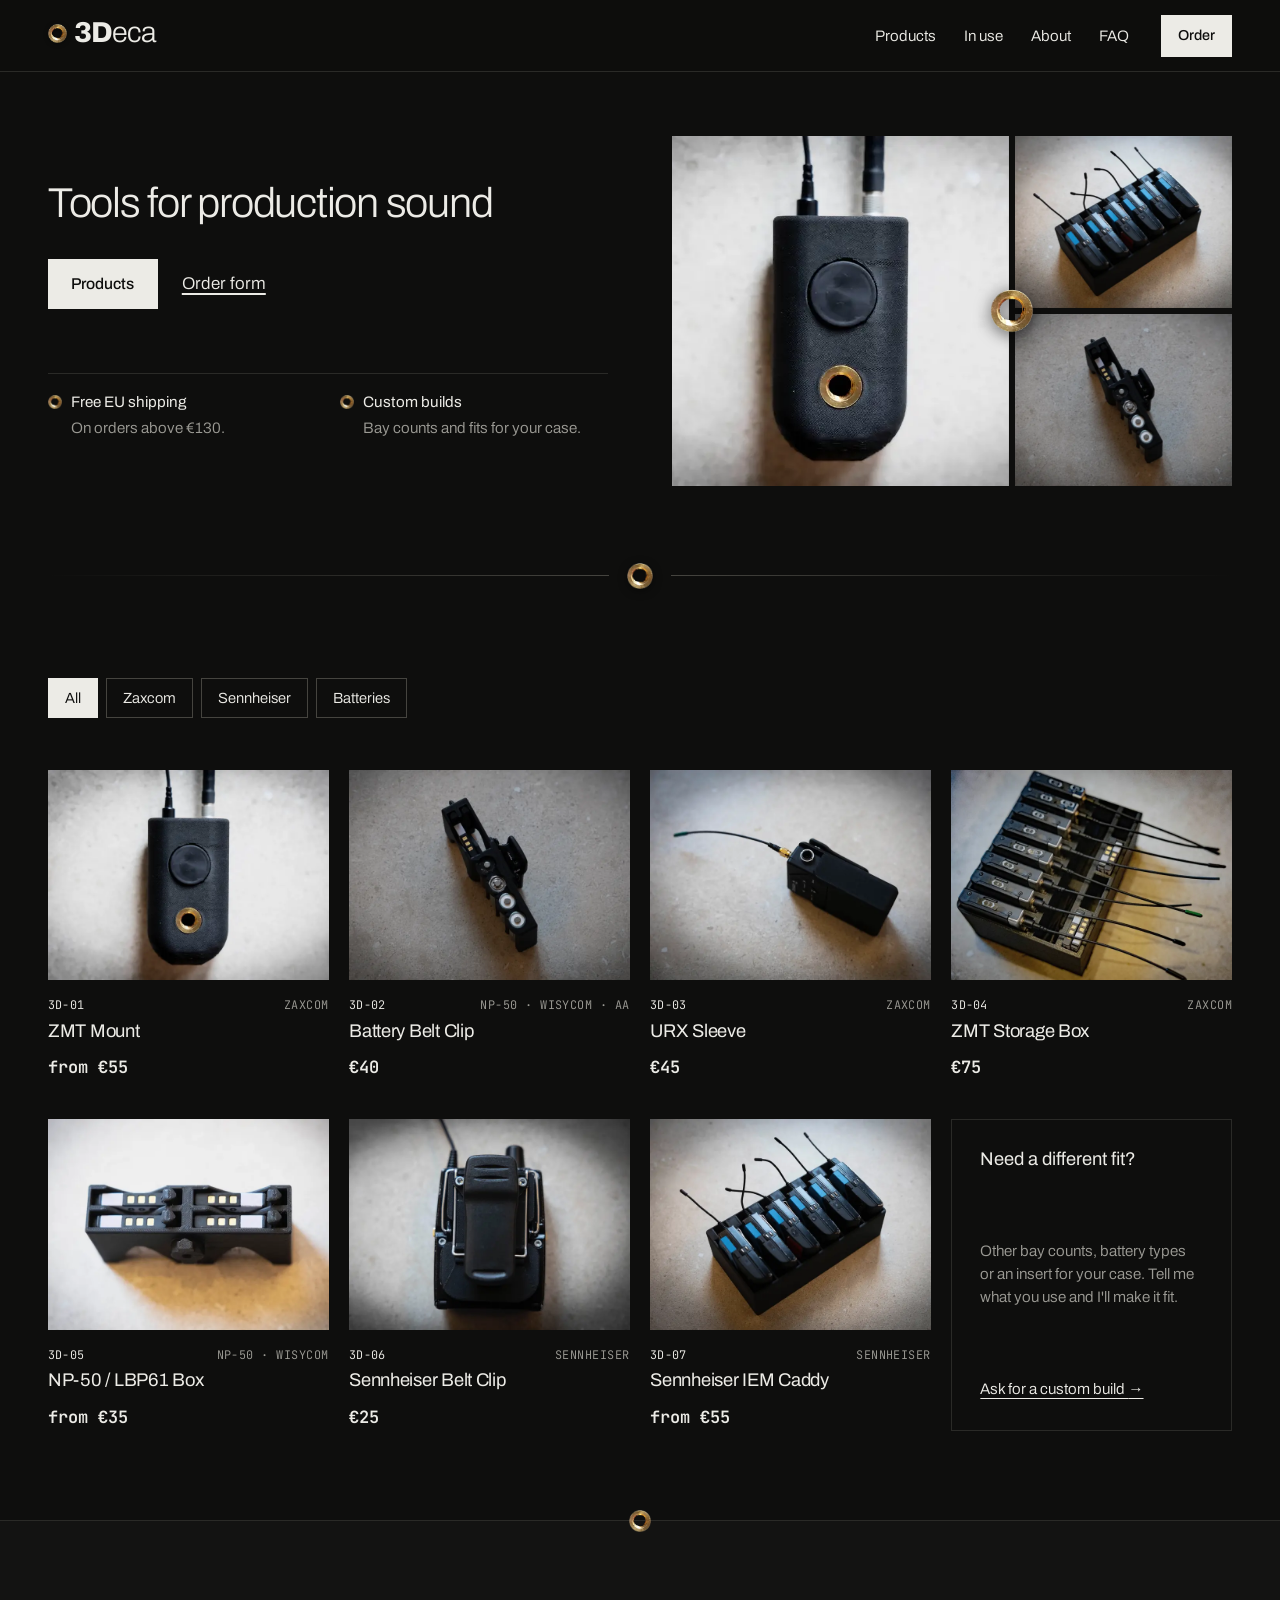
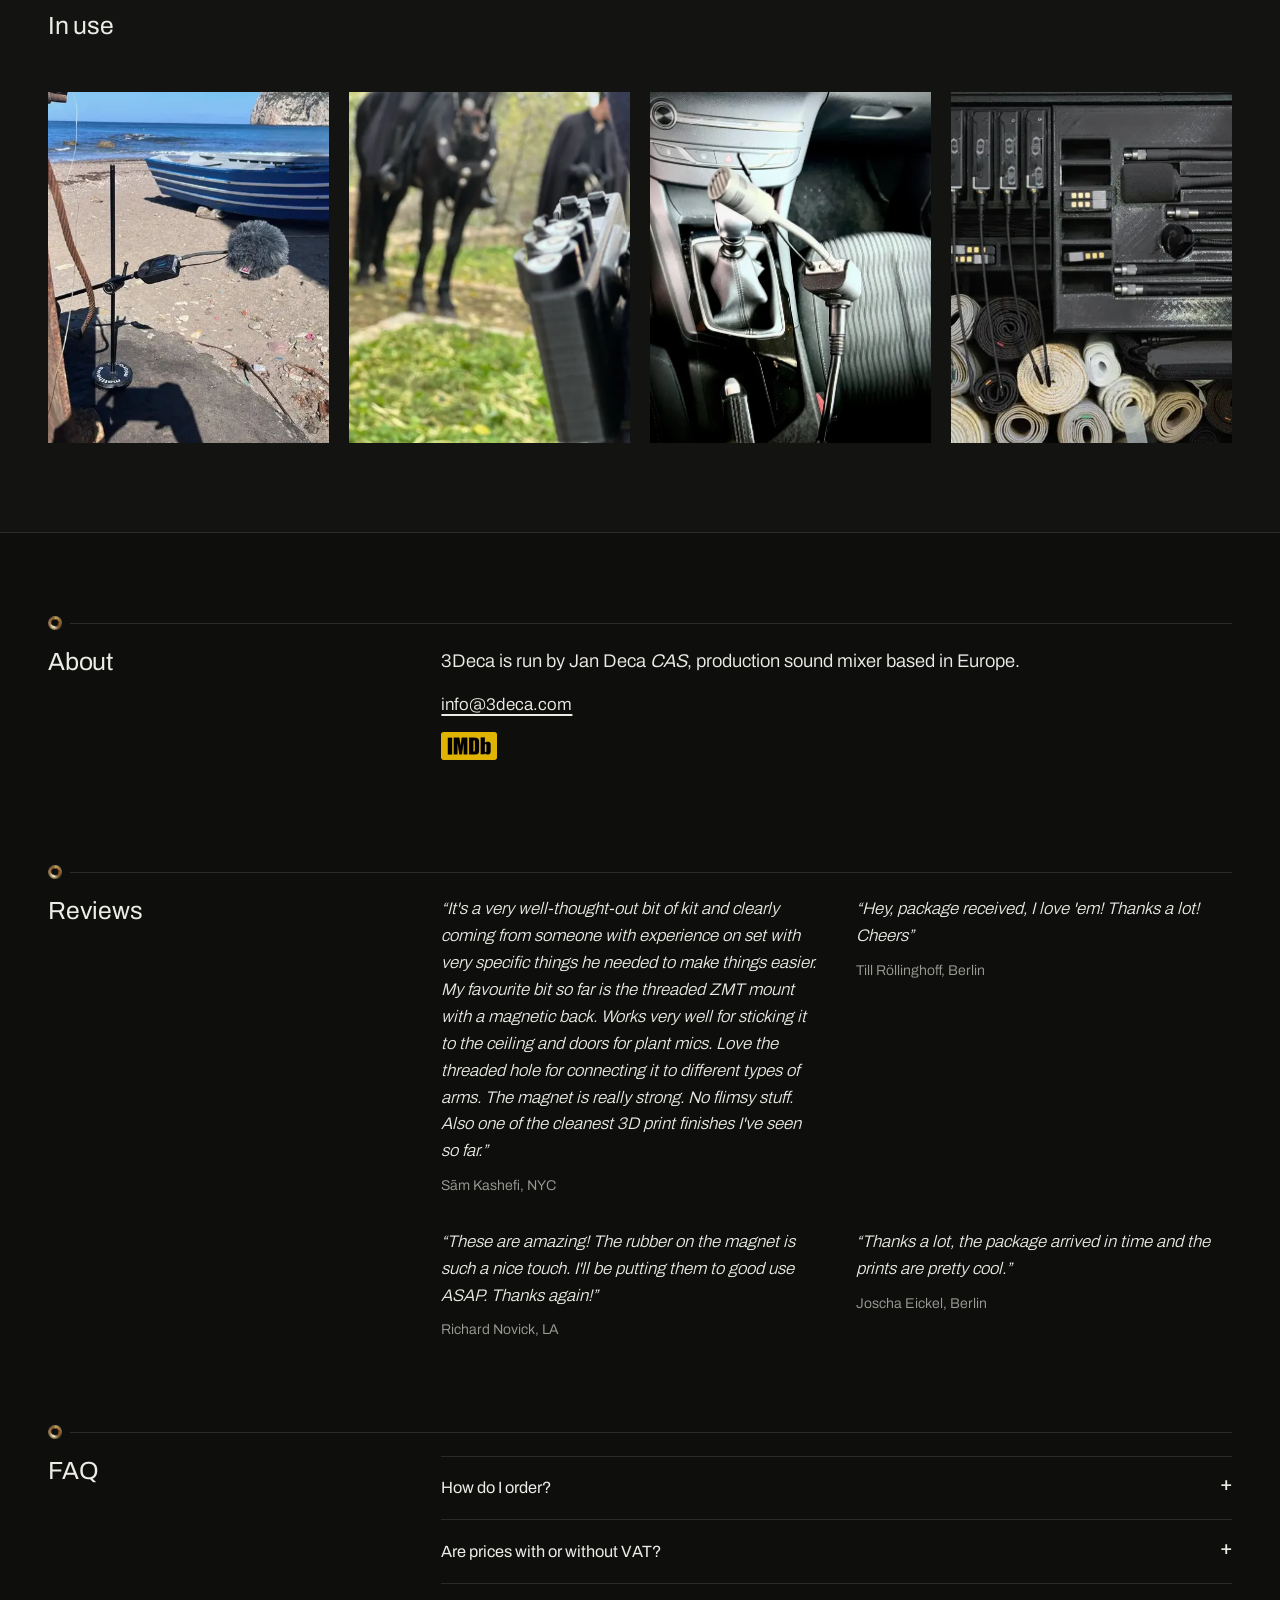
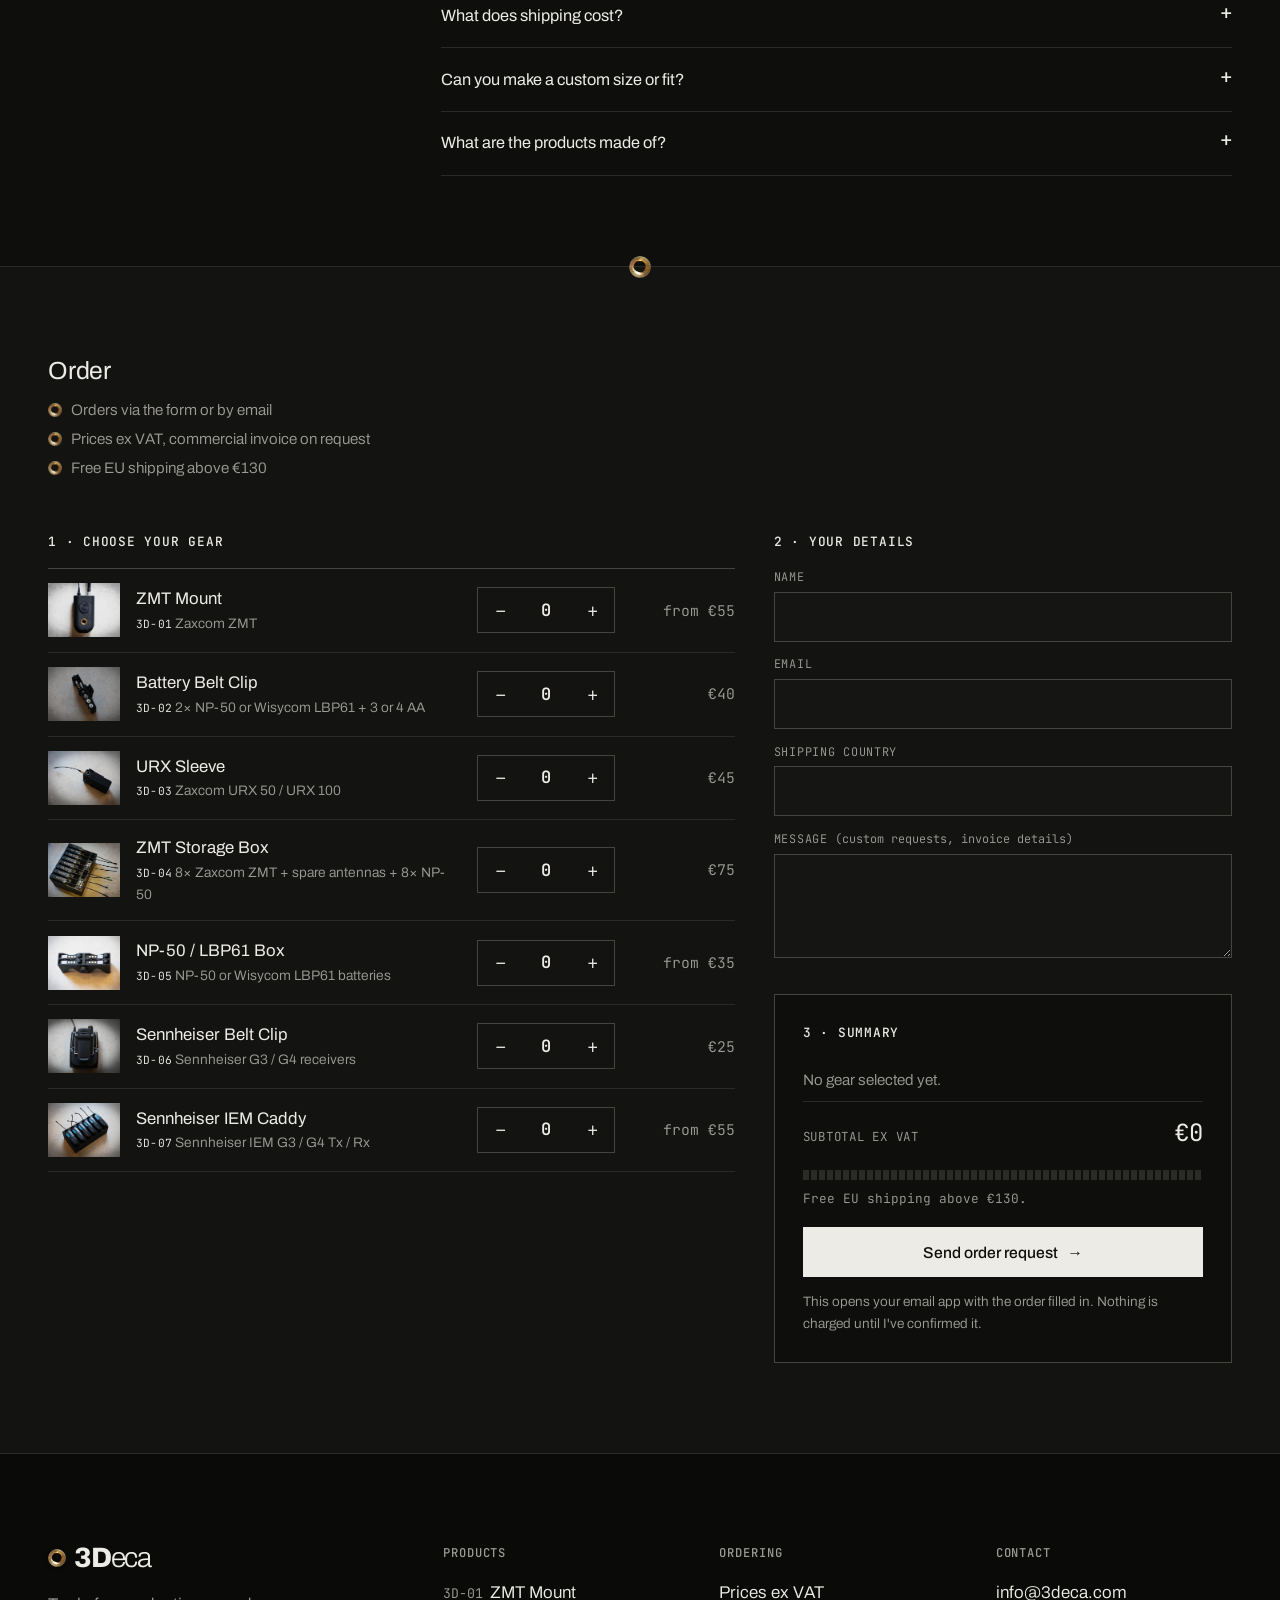
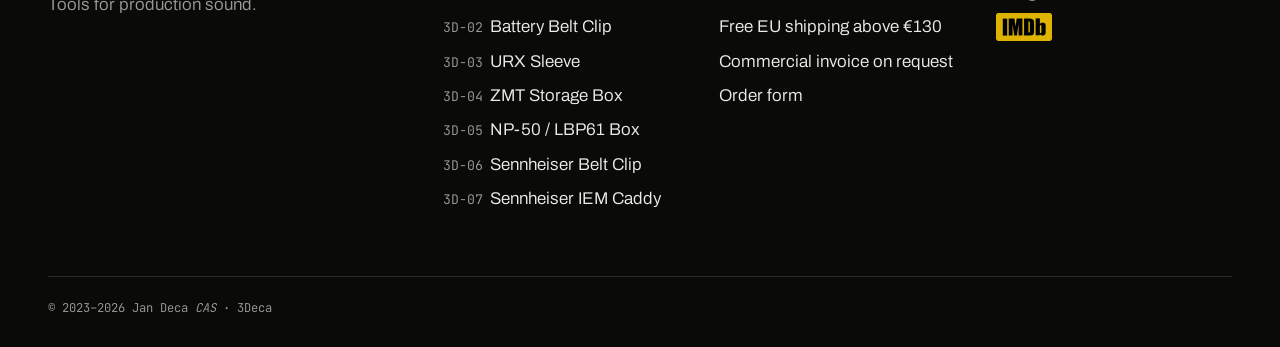
==== public/index.html @ 2c57e60b "Brass eyelet as brand mark, dividers and bullets; smoother collage The eyelet from the ZMT mount, cu" ====
<!doctype html>
<html lang="en">
<head>
<meta charset="utf-8">
<meta name="viewport" content="width=device-width, initial-scale=1">
<title>3Deca · Tools for production sound</title>
<meta name="description" content="Tools for production sound: mounts, belt clips and storage for Zaxcom, Sennheiser and Wisycom wireless systems.">
<link rel="canonical" href="https://www.3deca.com/">
<meta name="theme-color" content="#0e0e0d">
<meta name="color-scheme" content="dark">
<meta property="og:type" content="website">
<meta property="og:site_name" content="3Deca">
<meta property="og:title" content="3Deca · Tools for production sound">
<meta property="og:description" content="Tools for production sound: mounts, belt clips and storage for Zaxcom, Sennheiser and Wisycom wireless systems.">
<meta property="og:url" content="https://www.3deca.com/">
<meta property="og:image" content="https://www.3deca.com/img/og-image.jpg">
<meta name="twitter:card" content="summary_large_image">
<link rel="icon" href="favicon.svg" type="image/svg+xml">
<link rel="apple-touch-icon" href="apple-touch-icon.png">
<link rel="preload" href="fonts/archivo-var.woff2" as="font" type="font/woff2" crossorigin>
<link rel="stylesheet" href="css/style.css?v=eb539fe0">
<script>document.documentElement.classList.add("js")</script>
<script src="js/main.js?v=e6fc87d0" defer></script>
<script type="application/ld+json">{"@context": "https://schema.org", "@type": "Organization", "name": "3Deca", "url": "https://www.3deca.com", "email": "info@3deca.com", "founder": {"@type": "Person", "name": "Jan Deca CAS", "sameAs": "https://www.imdb.me/jandeca"}, "description": "Tools for production sound: mounts, belt clips and storage for Zaxcom, Sennheiser and Wisycom wireless systems."}</script>
</head>
<body class="page-home">
<a class="skip-link" href="#main">Skip to content</a>
<header class="site-header" data-header>
  <div class="header-inner">
    <a class="brand" href="./" aria-label="3Deca, home"><span class="wm" aria-hidden="true"><span class="wm-mark"></span><span class="wm-3d">3D</span><span class="wm-eca">eca</span></span></a>
    <nav class="site-nav" id="site-nav" aria-label="Main">
      <ul><li><a href="./#products">Products</a></li><li><a href="./#in-use">In use</a></li><li><a href="./#about">About</a></li><li><a href="./#faq">FAQ</a></li></ul>
    </nav>
    <a class="btn btn-ink btn-sm header-cta" href="./#order">
      Order<span class="order-count" data-order-count hidden></span>
    </a>
    <button class="nav-toggle" type="button" aria-expanded="false" aria-controls="site-nav" data-nav-toggle>
      <span class="sr-only">Menu</span><span class="nav-toggle-bars" aria-hidden="true"></span>
    </button>
  </div>
</header>
<main id="main">
  <section class="hero" aria-labelledby="hero-title">
    <div class="container hero-grid">
      <div class="hero-text">
        <h1 id="hero-title" class="hero-title">Tools for production sound</h1>
        <div class="hero-actions">
          <a class="btn btn-ink" href="#products">Products</a>
          <a class="text-link" href="#order">Order form</a>
        </div>
        <ul class="facts" role="list"><li class="fact"><span class="fact-title">Free EU shipping</span><span class="fact-text">On orders above €130.</span></li><li class="fact"><span class="fact-title">Custom builds</span><span class="fact-text">Bay counts and fits for your case.</span></li></ul>
      </div>
      <figure class="hero-media" data-collage='[{&quot;href&quot;: &quot;zmt-mount/&quot;, &quot;name&quot;: &quot;ZMT Mount&quot;, &quot;code&quot;: &quot;3D-01&quot;, &quot;src&quot;: &quot;img/zmt-mount/c-720.webp&quot;, &quot;srcset&quot;: &quot;img/zmt-mount/c-720.webp 720w, img/zmt-mount/c-1600.webp 1600w&quot;}, {&quot;href&quot;: &quot;sennheiser-caddy/&quot;, &quot;name&quot;: &quot;Sennheiser IEM Caddy&quot;, &quot;code&quot;: &quot;3D-07&quot;, &quot;src&quot;: &quot;img/sennheiser-caddy/c-720.webp&quot;, &quot;srcset&quot;: &quot;img/sennheiser-caddy/c-720.webp 720w, img/sennheiser-caddy/c-1600.webp 1600w&quot;}, {&quot;href&quot;: &quot;batterybeltclip/&quot;, &quot;name&quot;: &quot;Battery Belt Clip&quot;, &quot;code&quot;: &quot;3D-02&quot;, &quot;src&quot;: &quot;img/batterybeltclip/c-720.webp&quot;, &quot;srcset&quot;: &quot;img/batterybeltclip/c-720.webp 720w, img/batterybeltclip/c-1600.webp 1600w&quot;}, {&quot;href&quot;: &quot;zmtstoragebox/&quot;, &quot;name&quot;: &quot;ZMT Storage Box&quot;, &quot;code&quot;: &quot;3D-04&quot;, &quot;src&quot;: &quot;img/zmtstoragebox/c-720.webp&quot;, &quot;srcset&quot;: &quot;img/zmtstoragebox/c-720.webp 720w, img/zmtstoragebox/c-1600.webp 1600w&quot;}, {&quot;href&quot;: &quot;urxbeltclip/&quot;, &quot;name&quot;: &quot;URX Sleeve&quot;, &quot;code&quot;: &quot;3D-03&quot;, &quot;src&quot;: &quot;img/urxbeltclip/c-720.webp&quot;, &quot;srcset&quot;: &quot;img/urxbeltclip/c-720.webp 720w, img/urxbeltclip/c-1600.webp 1600w&quot;}, {&quot;href&quot;: &quot;np50box/&quot;, &quot;name&quot;: &quot;NP-50 / LBP61 Box&quot;, &quot;code&quot;: &quot;3D-05&quot;, &quot;src&quot;: &quot;img/np50box/c-720.webp&quot;, &quot;srcset&quot;: &quot;img/np50box/c-720.webp 720w, img/np50box/c-1600.webp 1600w&quot;}, {&quot;href&quot;: &quot;sennheiserbeltclip/&quot;, &quot;name&quot;: &quot;Sennheiser Belt Clip&quot;, &quot;code&quot;: &quot;3D-06&quot;, &quot;src&quot;: &quot;img/sennheiserbeltclip/c-720.webp&quot;, &quot;srcset&quot;: &quot;img/sennheiserbeltclip/c-720.webp 720w, img/sennheiserbeltclip/c-1600.webp 1600w&quot;}]'>
        <ul class="collage" role="list"><li class="tile tile-0"><a class="tile-link" href="zmt-mount/" aria-label="ZMT Mount" data-tile>
            <img class="tile-img is-on" src="img/zmt-mount/c-720.webp" srcset="img/zmt-mount/c-720.webp 720w, img/zmt-mount/c-1600.webp 1600w" sizes="(min-width: 1000px) 30vw, 60vw" width="720" height="540" alt="" fetchpriority="high" decoding="async">
            <span class="tile-code" aria-hidden="true">3D-01</span>
          </a></li><li class="tile tile-1"><a class="tile-link" href="sennheiser-caddy/" aria-label="Sennheiser IEM Caddy" data-tile>
            <img class="tile-img is-on" src="img/sennheiser-caddy/c-720.webp" srcset="img/sennheiser-caddy/c-720.webp 720w, img/sennheiser-caddy/c-1600.webp 1600w" sizes="(min-width: 1000px) 18vw, 40vw" width="720" height="540" alt=""  decoding="async">
            <span class="tile-code" aria-hidden="true">3D-07</span>
          </a></li><li class="tile tile-2"><a class="tile-link" href="batterybeltclip/" aria-label="Battery Belt Clip" data-tile>
            <img class="tile-img is-on" src="img/batterybeltclip/c-720.webp" srcset="img/batterybeltclip/c-720.webp 720w, img/batterybeltclip/c-1600.webp 1600w" sizes="(min-width: 1000px) 18vw, 40vw" width="720" height="540" alt=""  decoding="async">
            <span class="tile-code" aria-hidden="true">3D-02</span>
          </a></li></ul>
        <span class="collage-rivet" aria-hidden="true"></span>
      </figure>
    </div>
  </section>

  <div class="container"><div class="rule" aria-hidden="true"><span class="rule-ring"></span></div></div>
  <section class="section shop" id="products" aria-labelledby="shop-title">
    <div class="container">
      <div class="section-bar">
        <h2 id="shop-title" class="sr-only">Products</h2>
        <div class="filters" role="group" aria-label="Filter by system"><button type="button" class="chip" aria-pressed="true" data-filter="all">All</button><button type="button" class="chip" aria-pressed="false" data-filter="Zaxcom">Zaxcom</button><button type="button" class="chip" aria-pressed="false" data-filter="Sennheiser">Sennheiser</button><button type="button" class="chip" aria-pressed="false" data-filter="Batteries">Batteries</button></div>
      </div>
      <p class="sr-only" aria-live="polite" data-filter-status></p>
      <ul class="cards" role="list" data-cards>
        <li class="card" data-system="Zaxcom">
        <a class="card-link" href="zmt-mount/">
          <span class="card-media">
            <img class="card-img" src="img/zmt-mount/c-1600.webp" srcset="img/zmt-mount/c-720.webp 720w, img/zmt-mount/c-1600.webp 1600w" sizes="(min-width: 1100px) 25vw, (min-width: 560px) 50vw, 100vw" width="1600" height="1200" alt="Back of the ZMT mount: the round rubber-coated magnet and a brass 3/8 inch thread." loading="lazy" decoding="async">
            <img class="card-img card-img-alt" src="img/zmt-mount/02-1600.webp" srcset="img/zmt-mount/02-720.webp 720w, img/zmt-mount/02-1600.webp 1280w" sizes="(min-width: 1100px) 25vw, (min-width: 560px) 50vw, 100vw" width="1280" height="960" alt="" loading="lazy" decoding="async">
          </span>
          <span class="card-meta"><span class="code">3D-01</span><span>Zaxcom</span></span>
          <span class="card-title">ZMT Mount</span>
          <span class="card-price">from €55</span>
        </a>
      </li><li class="card" data-system="Batteries">
        <a class="card-link" href="batterybeltclip/">
          <span class="card-media">
            <img class="card-img" src="img/batterybeltclip/c-1600.webp" srcset="img/batterybeltclip/c-720.webp 720w, img/batterybeltclip/c-1600.webp 1600w" sizes="(min-width: 1100px) 25vw, (min-width: 560px) 50vw, 100vw" width="1600" height="1199" alt="The belt clip from above on concrete, showing the AA and NP-50 slots." loading="lazy" decoding="async">
            <img class="card-img card-img-alt" src="img/batterybeltclip/02-1600.webp" srcset="img/batterybeltclip/02-720.webp 591w, img/batterybeltclip/02-1600.webp 1314w" sizes="(min-width: 1100px) 25vw, (min-width: 560px) 50vw, 100vw" width="1314" height="1600" alt="" loading="lazy" decoding="async">
          </span>
          <span class="card-meta"><span class="code">3D-02</span><span>NP-50 · Wisycom · AA</span></span>
          <span class="card-title">Battery Belt Clip</span>
          <span class="card-price">€40</span>
        </a>
      </li><li class="card" data-system="Zaxcom">
        <a class="card-link" href="urxbeltclip/">
          <span class="card-media">
            <img class="card-img" src="img/urxbeltclip/c-1600.webp" srcset="img/urxbeltclip/c-720.webp 720w, img/urxbeltclip/c-1600.webp 1600w" sizes="(min-width: 1100px) 25vw, (min-width: 560px) 50vw, 100vw" width="1600" height="1200" alt="A Zaxcom URX receiver in its black sleeve on concrete, antenna attached." loading="lazy" decoding="async">
            <img class="card-img card-img-alt" src="img/urxbeltclip/02-1600.webp" srcset="img/urxbeltclip/02-720.webp 720w, img/urxbeltclip/02-1600.webp 1600w" sizes="(min-width: 1100px) 25vw, (min-width: 560px) 50vw, 100vw" width="1600" height="1577" alt="" loading="lazy" decoding="async">
          </span>
          <span class="card-meta"><span class="code">3D-03</span><span>Zaxcom</span></span>
          <span class="card-title">URX Sleeve</span>
          <span class="card-price">€45</span>
        </a>
      </li><li class="card" data-system="Zaxcom">
        <a class="card-link" href="zmtstoragebox/">
          <span class="card-media">
            <img class="card-img" src="img/zmtstoragebox/c-1600.webp" srcset="img/zmtstoragebox/c-720.webp 720w, img/zmtstoragebox/c-1600.webp 1600w" sizes="(min-width: 1100px) 25vw, (min-width: 560px) 50vw, 100vw" width="1600" height="1200" alt="The storage box with eight transmitters and batteries on concrete." loading="lazy" decoding="async">
            <img class="card-img card-img-alt" src="img/zmtstoragebox/01-1600.webp" srcset="img/zmtstoragebox/01-720.webp 720w, img/zmtstoragebox/01-1600.webp 1600w" sizes="(min-width: 1100px) 25vw, (min-width: 560px) 50vw, 100vw" width="1600" height="1067" alt="" loading="lazy" decoding="async">
          </span>
          <span class="card-meta"><span class="code">3D-04</span><span>Zaxcom</span></span>
          <span class="card-title">ZMT Storage Box</span>
          <span class="card-price">€75</span>
        </a>
      </li><li class="card" data-system="Batteries">
        <a class="card-link" href="np50box/">
          <span class="card-media">
            <img class="card-img" src="img/np50box/c-1600.webp" srcset="img/np50box/c-720.webp 720w, img/np50box/c-1600.webp 1600w" sizes="(min-width: 1100px) 25vw, (min-width: 560px) 50vw, 100vw" width="1600" height="1200" alt="The caddy from the front with batteries, showing the side pouch fitting." loading="lazy" decoding="async">
            <img class="card-img card-img-alt" src="img/np50box/04-1600.webp" srcset="img/np50box/04-720.webp 720w, img/np50box/04-1600.webp 1600w" sizes="(min-width: 1100px) 25vw, (min-width: 560px) 50vw, 100vw" width="1600" height="1580" alt="" loading="lazy" decoding="async">
          </span>
          <span class="card-meta"><span class="code">3D-05</span><span>NP-50 · Wisycom</span></span>
          <span class="card-title">NP-50 / LBP61 Box</span>
          <span class="card-price">from €35</span>
        </a>
      </li><li class="card" data-system="Sennheiser">
        <a class="card-link" href="sennheiserbeltclip/">
          <span class="card-media">
            <img class="card-img" src="img/sennheiserbeltclip/c-1600.webp" srcset="img/sennheiserbeltclip/c-720.webp 720w, img/sennheiserbeltclip/c-1600.webp 1600w" sizes="(min-width: 1100px) 25vw, (min-width: 560px) 50vw, 100vw" width="1600" height="1200" alt="Back of the receiver with the clip and the original Sennheiser clip mounted." loading="lazy" decoding="async">
            <img class="card-img card-img-alt" src="img/sennheiserbeltclip/02-1600.webp" srcset="img/sennheiserbeltclip/02-720.webp 720w, img/sennheiserbeltclip/02-1600.webp 1600w" sizes="(min-width: 1100px) 25vw, (min-width: 560px) 50vw, 100vw" width="1600" height="1067" alt="" loading="lazy" decoding="async">
          </span>
          <span class="card-meta"><span class="code">3D-06</span><span>Sennheiser</span></span>
          <span class="card-title">Sennheiser Belt Clip</span>
          <span class="card-price">€25</span>
        </a>
      </li><li class="card" data-system="Sennheiser">
        <a class="card-link" href="sennheiser-caddy/">
          <span class="card-media">
            <img class="card-img" src="img/sennheiser-caddy/c-1600.webp" srcset="img/sennheiser-caddy/c-720.webp 720w, img/sennheiser-caddy/c-1600.webp 1600w" sizes="(min-width: 1100px) 25vw, (min-width: 560px) 50vw, 100vw" width="1600" height="1200" alt="Six Sennheiser G4 receivers standing in a black caddy on concrete." loading="lazy" decoding="async">
            <img class="card-img card-img-alt" src="img/sennheiser-caddy/02-1600.webp" srcset="img/sennheiser-caddy/02-720.webp 720w, img/sennheiser-caddy/02-1600.webp 1600w" sizes="(min-width: 1100px) 25vw, (min-width: 560px) 50vw, 100vw" width="1600" height="1067" alt="" loading="lazy" decoding="async">
          </span>
          <span class="card-meta"><span class="code">3D-07</span><span>Sennheiser</span></span>
          <span class="card-title">Sennheiser IEM Caddy</span>
          <span class="card-price">from €55</span>
        </a>
      </li><li class="card card-custom" data-system="all">
        <a class="card-link" href="mailto:info@3deca.com?subject=Custom%20build%20request">
          <span class="custom-title">Need a different fit?</span>
          <span class="custom-text">Other bay counts, battery types or an insert for your case. Tell me what you use and I&#x27;ll make it fit.</span>
          <span class="custom-cta">Ask for a custom build <span aria-hidden="true">→</span></span>
        </a>
      </li>
      </ul>
    </div>
  </section>

  <section class="section in-use" id="in-use" aria-labelledby="use-title">
    <div class="container">
      <div class="section-bar">
        <h2 id="use-title" class="section-title">In use</h2>
      </div>
      <ul class="uses" role="list"><li class="use">
          <a class="use-media" href="zmt-mount/"><img src="img/zmt-mount/02-1600.webp" srcset="img/zmt-mount/02-720.webp 720w, img/zmt-mount/02-1600.webp 1280w" sizes="(min-width: 900px) 25vw, 50vw" width="1280" height="960" alt="On location: a plant mic with a furry windshield rigged on a stand on a beach, next to a blue fishing boat." loading="lazy" decoding="async"></a>
        </li><li class="use">
          <a class="use-media" href="batterybeltclip/"><img src="img/batterybeltclip/02-1600.webp" srcset="img/batterybeltclip/02-720.webp 591w, img/batterybeltclip/02-1600.webp 1314w" sizes="(min-width: 900px) 25vw, 50vw" width="1314" height="1600" alt="The belt clip worn on set, with a black horse and a costumed actor in the background." loading="lazy" decoding="async"></a>
        </li><li class="use">
          <a class="use-media" href="zmt-mount/"><img src="img/zmt-mount/07-1600.webp" srcset="img/zmt-mount/07-720.webp 687w, img/zmt-mount/07-1600.webp 1527w" sizes="(min-width: 900px) 25vw, 50vw" width="1527" height="1600" alt="The mount used as a car rig: a mic positioned next to the gear stick inside a car." loading="lazy" decoding="async"></a>
        </li><li class="use">
          <a class="use-media" href="zmtstoragebox/"><img src="img/zmtstoragebox/05-1600.webp" srcset="img/zmtstoragebox/05-720.webp 720w, img/zmtstoragebox/05-1600.webp 1600w" sizes="(min-width: 900px) 25vw, 50vw" width="1600" height="1067" alt="A custom storage insert in a sound case: transmitters, mics and coiled cables in fitted bays." loading="lazy" decoding="async"></a>
        </li></ul>
    </div>
  </section>

  <section class="section about" id="about" aria-labelledby="about-title">
    <div class="container split">
      <h2 id="about-title" class="section-title">About</h2>
      <div class="about-copy">
        <p>3Deca is run by Jan Deca <em>CAS</em>, production sound mixer based in Europe.</p>
        <p><a class="text-link" href="mailto:info@3deca.com">info@3deca.com</a></p>
        <p><a class="imdb" href="https://www.imdb.me/jandeca" rel="noopener"><img src="img/imdb.png" width="56" height="28" alt="Jan Deca CAS on IMDb"></a></p>
      </div>
    </div>
  </section>

  <section class="section reviews" id="reviews" aria-labelledby="reviews-title">
    <div class="container split">
      <h2 id="reviews-title" class="section-title">Reviews</h2>
      <ul class="reviews-grid" role="list"><li><figure class="review">
            <blockquote><p>It&#x27;s a very well-thought-out bit of kit and clearly coming from someone with experience on set with very specific things he needed to make things easier. My favourite bit so far is the threaded ZMT mount with a magnetic back. Works very well for sticking it to the ceiling and doors for plant mics. Love the threaded hole for connecting it to different types of arms. The magnet is really strong. No flimsy stuff. Also one of the cleanest 3D print finishes I&#x27;ve seen so far.</p></blockquote>
            <figcaption>Sãm Kashefi, NYC</figcaption>
          </figure></li><li><figure class="review">
            <blockquote><p>Hey, package received, I love &#x27;em! Thanks a lot! Cheers</p></blockquote>
            <figcaption>Till Röllinghoff, Berlin</figcaption>
          </figure></li><li><figure class="review">
            <blockquote><p>These are amazing! The rubber on the magnet is such a nice touch. I&#x27;ll be putting them to good use ASAP. Thanks again!</p></blockquote>
            <figcaption>Richard Novick, LA</figcaption>
          </figure></li><li><figure class="review">
            <blockquote><p>Thanks a lot, the package arrived in time and the prints are pretty cool.</p></blockquote>
            <figcaption>Joscha Eickel, Berlin</figcaption>
          </figure></li></ul>
    </div>
  </section>

  <section class="section faq" id="faq" aria-labelledby="faq-title">
    <div class="container split">
      <h2 id="faq-title" class="section-title">FAQ</h2>
      <div class="faq-list"><details class="faq-item"><summary>How do I order?</summary><p>Use the order form on this site or email info@3deca.com. I&#x27;ll confirm your order and send payment details.</p></details><details class="faq-item"><summary>Are prices with or without VAT?</summary><p>All prices are ex VAT. Contact me if you need a commercial invoice.</p></details><details class="faq-item"><summary>What does shipping cost?</summary><p>Shipping within the EU is free on orders above €130. For smaller orders or shipping outside the EU, ask and I&#x27;ll let you know.</p></details><details class="faq-item"><summary>Can you make a custom size or fit?</summary><p>Yes. Storage boxes and caddies come in different bay counts, and I can make inserts for your case. Send me your setup.</p></details><details class="faq-item"><summary>What are the products made of?</summary><p>Carbon / nylon. The Euronorm case support for the Sennheiser caddy is made of ABS.</p></details></div>
    </div>
  </section>

  <section class="section order" id="order" aria-labelledby="order-title">
    <div class="container">
      <div class="section-bar">
        <h2 id="order-title" class="section-title">Order</h2>
        <ul class="order-points" role="list"><li>Orders via the form or by email</li><li>Prices ex VAT, commercial invoice on request</li><li>Free EU shipping above €130</li></ul>
      </div>

      <form class="order-form" id="order-form" action="mailto:info@3deca.com" method="post" enctype="text/plain" data-order-form>
        <fieldset class="order-items">
          <legend class="order-legend">1 · Choose your gear</legend>
          <ul class="order-list" role="list"><li class="order-row" data-product="zmt-mount">
          <div class="order-row-main">
            <span class="order-thumb" aria-hidden="true"><img src="img/zmt-mount/c-720.webp" alt="" width="72" height="54" loading="lazy"></span>
            <div class="order-row-text">
              <span class="order-name" id="on-zmt-mount">ZMT Mount</span>
              <span class="order-fits"><span class="code">3D-01</span> Zaxcom ZMT</span>
            </div>
            <div class="stepper" role="group" aria-labelledby="on-zmt-mount">
              <button type="button" class="step" data-step="-1" aria-label="One less ZMT Mount">−</button>
              <input type="number" name="zmt-mount-qty" min="0" max="50" value="0" inputmode="numeric" aria-label="Quantity, ZMT Mount" data-qty>
              <button type="button" class="step" data-step="1" aria-label="One more ZMT Mount">+</button>
            </div>
            <span class="order-line-price" data-line-price aria-hidden="true">from €55</span>
          </div>
          <div class="order-row-opts"><label class="field field-inline">
              <span class="field-label">Version</span>
              <select name="zmt-mount-o0" data-opt="0"><option value="0">With magnet · €65</option><option value="1">Without magnet · €55</option></select>
            </label></div>
        </li><li class="order-row" data-product="batterybeltclip">
          <div class="order-row-main">
            <span class="order-thumb" aria-hidden="true"><img src="img/batterybeltclip/c-720.webp" alt="" width="72" height="54" loading="lazy"></span>
            <div class="order-row-text">
              <span class="order-name" id="on-batterybeltclip">Battery Belt Clip</span>
              <span class="order-fits"><span class="code">3D-02</span> 2× NP-50 or Wisycom LBP61 + 3 or 4 AA</span>
            </div>
            <div class="stepper" role="group" aria-labelledby="on-batterybeltclip">
              <button type="button" class="step" data-step="-1" aria-label="One less Battery Belt Clip">−</button>
              <input type="number" name="batterybeltclip-qty" min="0" max="50" value="0" inputmode="numeric" aria-label="Quantity, Battery Belt Clip" data-qty>
              <button type="button" class="step" data-step="1" aria-label="One more Battery Belt Clip">+</button>
            </div>
            <span class="order-line-price" data-line-price aria-hidden="true">€40</span>
          </div>
          <div class="order-row-opts"><label class="field field-inline">
              <span class="field-label">Battery type</span>
              <select name="batterybeltclip-o0" data-opt="0"><option value="0">NP-50</option><option value="1">Wisycom LBP61</option></select>
            </label><label class="field field-inline">
              <span class="field-label">AA slots</span>
              <select name="batterybeltclip-o1" data-opt="1"><option value="0">4× AA</option><option value="1">3× AA</option></select>
            </label></div>
        </li><li class="order-row" data-product="urxbeltclip">
          <div class="order-row-main">
            <span class="order-thumb" aria-hidden="true"><img src="img/urxbeltclip/c-720.webp" alt="" width="72" height="54" loading="lazy"></span>
            <div class="order-row-text">
              <span class="order-name" id="on-urxbeltclip">URX Sleeve</span>
              <span class="order-fits"><span class="code">3D-03</span> Zaxcom URX 50 / URX 100</span>
            </div>
            <div class="stepper" role="group" aria-labelledby="on-urxbeltclip">
              <button type="button" class="step" data-step="-1" aria-label="One less URX Sleeve">−</button>
              <input type="number" name="urxbeltclip-qty" min="0" max="50" value="0" inputmode="numeric" aria-label="Quantity, URX Sleeve" data-qty>
              <button type="button" class="step" data-step="1" aria-label="One more URX Sleeve">+</button>
            </div>
            <span class="order-line-price" data-line-price aria-hidden="true">€45</span>
          </div>
          <div class="order-row-opts"><label class="field field-inline">
              <span class="field-label">Receiver</span>
              <select name="urxbeltclip-o0" data-opt="0"><option value="0">URX 100</option><option value="1">URX 50</option></select>
            </label></div>
        </li><li class="order-row" data-product="zmtstoragebox">
          <div class="order-row-main">
            <span class="order-thumb" aria-hidden="true"><img src="img/zmtstoragebox/c-720.webp" alt="" width="72" height="54" loading="lazy"></span>
            <div class="order-row-text">
              <span class="order-name" id="on-zmtstoragebox">ZMT Storage Box</span>
              <span class="order-fits"><span class="code">3D-04</span> 8× Zaxcom ZMT + spare antennas + 8× NP-50</span>
            </div>
            <div class="stepper" role="group" aria-labelledby="on-zmtstoragebox">
              <button type="button" class="step" data-step="-1" aria-label="One less ZMT Storage Box">−</button>
              <input type="number" name="zmtstoragebox-qty" min="0" max="50" value="0" inputmode="numeric" aria-label="Quantity, ZMT Storage Box" data-qty>
              <button type="button" class="step" data-step="1" aria-label="One more ZMT Storage Box">+</button>
            </div>
            <span class="order-line-price" data-line-price aria-hidden="true">€75</span>
          </div>
          <div class="order-row-opts"><label class="field field-inline">
              <span class="field-label">Size</span>
              <select name="zmtstoragebox-o0" data-opt="0"><option value="0">Standard, 8 bays · €75</option><option value="1">Custom bay count (quote)</option></select>
            </label></div>
        </li><li class="order-row" data-product="np50box">
          <div class="order-row-main">
            <span class="order-thumb" aria-hidden="true"><img src="img/np50box/c-720.webp" alt="" width="72" height="54" loading="lazy"></span>
            <div class="order-row-text">
              <span class="order-name" id="on-np50box">NP-50 / LBP61 Box</span>
              <span class="order-fits"><span class="code">3D-05</span> NP-50 or Wisycom LBP61 batteries</span>
            </div>
            <div class="stepper" role="group" aria-labelledby="on-np50box">
              <button type="button" class="step" data-step="-1" aria-label="One less NP-50 / LBP61 Box">−</button>
              <input type="number" name="np50box-qty" min="0" max="50" value="0" inputmode="numeric" aria-label="Quantity, NP-50 / LBP61 Box" data-qty>
              <button type="button" class="step" data-step="1" aria-label="One more NP-50 / LBP61 Box">+</button>
            </div>
            <span class="order-line-price" data-line-price aria-hidden="true">from €35</span>
          </div>
          <div class="order-row-opts"><label class="field field-inline">
              <span class="field-label">Model</span>
              <select name="np50box-o0" data-opt="0"><option value="0">Battery holder · €40</option><option value="1">4-bay caddy, ORCA mount · €35</option></select>
            </label><label class="field field-inline">
              <span class="field-label">Battery</span>
              <select name="np50box-o1" data-opt="1"><option value="0">NP-50</option><option value="1">Wisycom LBP61</option></select>
            </label><label class="field field-inline">
              <span class="field-label">Colour</span>
              <select name="np50box-o2" data-opt="2"><option value="0">Black</option><option value="1">Red</option><option value="2">Green</option></select>
            </label></div>
        </li><li class="order-row" data-product="sennheiserbeltclip">
          <div class="order-row-main">
            <span class="order-thumb" aria-hidden="true"><img src="img/sennheiserbeltclip/c-720.webp" alt="" width="72" height="54" loading="lazy"></span>
            <div class="order-row-text">
              <span class="order-name" id="on-sennheiserbeltclip">Sennheiser Belt Clip</span>
              <span class="order-fits"><span class="code">3D-06</span> Sennheiser G3 / G4 receivers</span>
            </div>
            <div class="stepper" role="group" aria-labelledby="on-sennheiserbeltclip">
              <button type="button" class="step" data-step="-1" aria-label="One less Sennheiser Belt Clip">−</button>
              <input type="number" name="sennheiserbeltclip-qty" min="0" max="50" value="0" inputmode="numeric" aria-label="Quantity, Sennheiser Belt Clip" data-qty>
              <button type="button" class="step" data-step="1" aria-label="One more Sennheiser Belt Clip">+</button>
            </div>
            <span class="order-line-price" data-line-price aria-hidden="true">€25</span>
          </div>
          
        </li><li class="order-row" data-product="sennheiser-caddy">
          <div class="order-row-main">
            <span class="order-thumb" aria-hidden="true"><img src="img/sennheiser-caddy/c-720.webp" alt="" width="72" height="54" loading="lazy"></span>
            <div class="order-row-text">
              <span class="order-name" id="on-sennheiser-caddy">Sennheiser IEM Caddy</span>
              <span class="order-fits"><span class="code">3D-07</span> Sennheiser IEM G3 / G4 Tx / Rx</span>
            </div>
            <div class="stepper" role="group" aria-labelledby="on-sennheiser-caddy">
              <button type="button" class="step" data-step="-1" aria-label="One less Sennheiser IEM Caddy">−</button>
              <input type="number" name="sennheiser-caddy-qty" min="0" max="50" value="0" inputmode="numeric" aria-label="Quantity, Sennheiser IEM Caddy" data-qty>
              <button type="button" class="step" data-step="1" aria-label="One more Sennheiser IEM Caddy">+</button>
            </div>
            <span class="order-line-price" data-line-price aria-hidden="true">from €55</span>
          </div>
          <div class="order-row-opts"><label class="field field-inline">
              <span class="field-label">Bays</span>
              <select name="sennheiser-caddy-o0" data-opt="0"><option value="0">Standard caddy · from €55</option><option value="1">Custom size / Euronorm fit (quote)</option></select>
            </label></div>
        </li></ul>
        </fieldset>

        <div class="order-side">
          <fieldset class="order-you">
            <legend class="order-legend">2 · Your details</legend>
            <label class="field"><span class="field-label">Name</span><input id="f-name" name="name" autocomplete="name" required></label>
            <label class="field"><span class="field-label">Email</span><input id="f-email" name="email" type="email" autocomplete="email" required></label>
            <label class="field"><span class="field-label">Shipping country</span><input id="f-country" name="country" autocomplete="country-name"></label>
            <label class="field"><span class="field-label">Message <span class="optional">(custom requests, invoice details)</span></span><textarea id="f-message" name="message" rows="3"></textarea></label>
          </fieldset>

          <div class="order-summary">
            <h3 class="order-legend">3 · Summary</h3>
            <ul class="summary-lines" data-summary role="list"><li class="summary-empty">No gear selected yet.</li></ul>
            <div class="summary-total"><span>Subtotal ex VAT</span><output data-total aria-live="polite">€0</output></div>
            <div class="ship" data-ship>
              <div class="ship-meter" role="meter" aria-valuemin="0" aria-valuemax="130" aria-valuenow="0" aria-label="Progress to free EU shipping" data-ship-meter>
                <span class="ship-fill" data-ship-fill></span>
              </div>
              <p class="ship-text" data-ship-text aria-live="polite">Free EU shipping above €130.</p>
            </div>
            <button class="btn btn-ink btn-block" type="submit">Send order request <span aria-hidden="true">→</span></button>
            <p class="order-fine">This opens your email app with the order filled in. Nothing is charged until I've confirmed it.</p>
            <div class="order-fallback" data-order-fallback hidden>
              <p>Email app didn't open? Copy your order and send it to <a href="mailto:info@3deca.com">info@3deca.com</a>.</p>
              <textarea readonly rows="8" data-order-text aria-label="Your order as text"></textarea>
              <button class="btn btn-line btn-sm" type="button" data-copy-order>Copy order</button>
            </div>
          </div>
        </div>
      </form>
    </div>
  </section>
</main>
<script type="application/json" id="order-data">{"email": "info@3deca.com", "threshold": 130, "products": {"zmt-mount": {"name": "ZMT Mount", "code": "3D-01", "price": 55, "from": true, "options": [{"label": "Version", "priced": true, "choices": [{"label": "With magnet", "price": 65, "checkout_url": ""}, {"label": "Without magnet", "price": 55, "checkout_url": ""}]}]}, "batterybeltclip": {"name": "Battery Belt Clip", "code": "3D-02", "price": 40, "from": false, "options": [{"label": "Battery type", "priced": false, "choices": [{"label": "NP-50"}, {"label": "Wisycom LBP61"}]}, {"label": "AA slots", "priced": false, "choices": [{"label": "4× AA"}, {"label": "3× AA"}]}]}, "urxbeltclip": {"name": "URX Sleeve", "code": "3D-03", "price": 45, "from": false, "options": [{"label": "Receiver", "priced": false, "choices": [{"label": "URX 100"}, {"label": "URX 50"}]}]}, "zmtstoragebox": {"name": "ZMT Storage Box", "code": "3D-04", "price": 75, "from": false, "options": [{"label": "Size", "priced": true, "choices": [{"label": "Standard, 8 bays", "price": 75, "checkout_url": ""}, {"label": "Custom bay count (quote)", "price": null}]}]}, "np50box": {"name": "NP-50 / LBP61 Box", "code": "3D-05", "price": 35, "from": true, "options": [{"label": "Model", "priced": true, "choices": [{"label": "Battery holder", "price": 40, "checkout_url": ""}, {"label": "4-bay caddy, ORCA mount", "price": 35, "checkout_url": ""}]}, {"label": "Battery", "priced": false, "choices": [{"label": "NP-50"}, {"label": "Wisycom LBP61"}]}, {"label": "Colour", "priced": false, "choices": [{"label": "Black"}, {"label": "Red"}, {"label": "Green"}]}]}, "sennheiserbeltclip": {"name": "Sennheiser Belt Clip", "code": "3D-06", "price": 25, "from": false, "options": []}, "sennheiser-caddy": {"name": "Sennheiser IEM Caddy", "code": "3D-07", "price": 55, "from": true, "options": [{"label": "Bays", "priced": true, "choices": [{"label": "Standard caddy", "price": 55, "from": true}, {"label": "Custom size / Euronorm fit (quote)", "price": null}]}]}}}</script>
<footer class="site-footer">
  <div class="container">
    <div class="footer-grid">
      <div class="footer-brand">
        <a class="footer-mark" href="./" aria-label="3Deca, home"><span class="wm" aria-hidden="true"><span class="wm-mark"></span><span class="wm-3d">3D</span><span class="wm-eca">eca</span></span></a>
        <p>Tools for production sound.</p>
      </div>
      <div>
        <h2 class="footer-h">Products</h2>
        <ul class="footer-list"><li><a href="zmt-mount/"><span class="f-code">3D-01</span>ZMT Mount</a></li><li><a href="batterybeltclip/"><span class="f-code">3D-02</span>Battery Belt Clip</a></li><li><a href="urxbeltclip/"><span class="f-code">3D-03</span>URX Sleeve</a></li><li><a href="zmtstoragebox/"><span class="f-code">3D-04</span>ZMT Storage Box</a></li><li><a href="np50box/"><span class="f-code">3D-05</span>NP-50 / LBP61 Box</a></li><li><a href="sennheiserbeltclip/"><span class="f-code">3D-06</span>Sennheiser Belt Clip</a></li><li><a href="sennheiser-caddy/"><span class="f-code">3D-07</span>Sennheiser IEM Caddy</a></li></ul>
      </div>
      <div>
        <h2 class="footer-h">Ordering</h2>
        <ul class="footer-list">
          <li>Prices ex VAT</li>
          <li>Free EU shipping above €130</li>
          <li>Commercial invoice on request</li>
          <li><a href="./#order">Order form</a></li>
        </ul>
      </div>
      <div>
        <h2 class="footer-h">Contact</h2>
        <ul class="footer-list">
          <li><a href="mailto:info@3deca.com">info@3deca.com</a></li>
          <li><a class="imdb" href="https://www.imdb.me/jandeca" rel="noopener"><img src="img/imdb.png" width="56" height="28" alt="Jan Deca CAS on IMDb"></a></li>
        </ul>
      </div>
    </div>
    <div class="footer-bottom">
      <p>© 2023–2026 Jan Deca <em>CAS</em> · 3Deca</p>
    </div>
  </div>
</footer>
</body>
</html>
---- public/css/style.css ----
/* 3Deca — site styles
   Dark, minimal product catalogue: warm near-black page, light grotesk type,
   products lit from above. Studio shots fade into the page colour (#0e0e0d).
   Fonts: Archivo + JetBrains Mono, self-hosted (SIL OFL). */

@font-face {
  font-family: "Archivo";
  src: url("../fonts/archivo-var.woff2") format("woff2-variations"), url("../fonts/archivo-var.woff2") format("woff2");
  font-weight: 100 900;
  font-stretch: 62% 125%;
  font-display: swap;
}
@font-face {
  font-family: "JetBrains Mono";
  src: url("../fonts/jetbrains-mono-var.woff2") format("woff2-variations"), url("../fonts/jetbrains-mono-var.woff2") format("woff2");
  font-weight: 100 800;
  font-display: swap;
}

:root {
  --bg: #0e0e0d;
  --paper: #131312;
  --tile: #0e0e0d;
  --photo: #1a1a19;
  --ink: #ecebe6;
  --ink-2: #9b9a94;
  --line: #2a2a27;
  --line-2: #45443f;
  --accent: #c9a65e;
  --brass: #c9a65e;
  --ring: url("../img/ring/ring-128.webp");
  --on-dark: #ecebe6;
  --on-dark-2: #9b9a94;

  --font: "Archivo", "Helvetica Neue", Helvetica, Arial, sans-serif;
  --mono: "JetBrains Mono", ui-monospace, "SFMono-Regular", Menlo, Consolas, monospace;

  --gutter: clamp(16px, 4vw, 48px);
  --header-h: 72px;
  --ease: cubic-bezier(0.2, 0.7, 0.1, 1);
  color-scheme: dark;
}

*, *::before, *::after { box-sizing: border-box; }
html { -webkit-text-size-adjust: 100%; scroll-behavior: smooth; scroll-padding-top: calc(var(--header-h) + 12px); }
body {
  margin: 0;
  background: var(--bg);
  color: var(--ink);
  font-family: var(--font);
  font-size: clamp(1rem, 0.97rem + 0.15vw, 1.0625rem);
  line-height: 1.6;
  -webkit-font-smoothing: antialiased;
  -moz-osx-font-smoothing: grayscale;
  overflow-x: hidden;
}
img { display: block; max-width: 100%; height: auto; }
a { color: inherit; }
button, input, select, textarea { font: inherit; color: inherit; }
h1, h2, h3 { margin: 0; }
::selection { background: var(--ink); color: var(--bg); }
body { font-weight: 350; }
:focus-visible { outline: 2px solid var(--ink); outline-offset: 3px; }
[hidden] { display: none !important; }

.sr-only { position: absolute !important; width: 1px; height: 1px; padding: 0; margin: -1px; overflow: hidden; clip: rect(0 0 0 0); white-space: nowrap; border: 0; }
.skip-link { position: absolute; left: 16px; top: -100px; z-index: 200; background: var(--ink); color: var(--bg); padding: 12px 18px; font-weight: 600; text-decoration: none; }
.skip-link:focus { top: 12px; }

.container { width: 100%; max-width: 1400px; margin-inline: auto; padding-inline: var(--gutter); }

/* ---------- type ---------- */
.eyebrow {
  display: flex; align-items: center; gap: 0.6rem;
  margin: 0 0 1.1rem;
  font-family: var(--mono); font-size: 0.78rem; letter-spacing: 0.08em; text-transform: uppercase; color: var(--ink-2);
}
.section-title {
  font-weight: 400; font-size: clamp(1.3rem, 1.15rem + 0.5vw, 1.6rem);
  line-height: 1.2; letter-spacing: -0.01em; text-wrap: balance;
}
.count { margin-left: 0.6rem; font-family: var(--mono); font-size: 0.8rem; font-weight: 400; letter-spacing: 0; color: var(--ink-2); }
.section-lead { max-width: 46ch; margin: 0; color: var(--ink-2); font-size: 1.08rem; }
.code { font-family: var(--mono); font-size: 0.82em; letter-spacing: 0.02em; }
.text-link { color: var(--ink); text-decoration: underline; text-decoration-thickness: 1.5px; text-underline-offset: 4px; }
.text-link:hover { text-decoration-thickness: 2px; }

/* ---------- buttons ---------- */
.btn {
  --bh: 50px;
  display: inline-flex; align-items: center; justify-content: center; gap: 0.6rem;
  min-height: var(--bh); padding: 0 1.4rem;
  border: 1px solid var(--ink); border-radius: 0;
  font-weight: 500; font-size: 0.98rem; text-decoration: none; cursor: pointer;
  transition: background-color 0.2s, color 0.2s, border-color 0.2s;
}
.btn-ink { background: var(--ink); color: var(--bg); }
.btn-ink:hover { background: #ffffff; border-color: #ffffff; }
.btn-line { background: transparent; color: var(--ink); }
.btn-line:hover { background: var(--ink); color: var(--bg); }
.btn-sm { --bh: 42px; padding: 0 1rem; font-size: 0.9rem; }
.btn-block { width: 100%; }
.btn-grow { flex: 1; }

/* ---------- header ---------- */
.site-header { position: sticky; top: 0; z-index: 50; height: var(--header-h); background: rgba(14, 14, 13, 0.88); backdrop-filter: blur(10px); -webkit-backdrop-filter: blur(10px); border-bottom: 1px solid var(--line); }
.header-inner { height: 100%; max-width: 1400px; margin-inline: auto; padding-inline: var(--gutter); display: flex; align-items: center; gap: 2rem; }
.brand { text-decoration: none; margin-right: auto; padding: 6px 0; }
.wm { display: inline-flex; align-items: center; font-weight: 800; font-size: 1.8rem; letter-spacing: -0.04em; line-height: 1; }
.wm-mark { width: 0.66em; height: 0.66em; margin-right: 0.26em; background: var(--ring) center / contain no-repeat; filter: drop-shadow(0 1px 2px rgba(0, 0, 0, 0.5)); }
.wm-eca { font-weight: 300; }
.site-nav ul { list-style: none; display: flex; gap: 1.75rem; margin: 0; padding: 0; }
.site-nav a { font-size: 0.95rem; text-decoration: none; padding: 0.5rem 0; background: linear-gradient(var(--ink), var(--ink)) no-repeat 0 100% / 0 1.5px; transition: background-size 0.25s var(--ease); }
.site-nav a:hover { background-size: 100% 1.5px; }
.order-count { display: inline-grid; place-items: center; min-width: 1.4em; height: 1.4em; padding: 0 0.3em; background: var(--bg); color: var(--ink); font-family: var(--mono); font-size: 0.75rem; }
.nav-toggle { display: none; }

@media (max-width: 820px) {
  .nav-toggle { display: inline-grid; place-items: center; width: 44px; height: 44px; border: 1px solid var(--line-2); background: transparent; cursor: pointer; }
  .nav-toggle-bars, .nav-toggle-bars::before, .nav-toggle-bars::after { display: block; width: 18px; height: 2px; background: var(--ink); transition: transform 0.3s var(--ease); }
  .nav-toggle-bars { position: relative; }
  .nav-toggle-bars::before, .nav-toggle-bars::after { content: ""; position: absolute; left: 0; }
  .nav-toggle-bars::before { top: -6px; }
  .nav-toggle-bars::after { top: 6px; }
  .nav-toggle[aria-expanded="true"] .nav-toggle-bars { background: transparent; }
  .nav-toggle[aria-expanded="true"] .nav-toggle-bars::before { transform: translateY(6px) rotate(45deg); }
  .nav-toggle[aria-expanded="true"] .nav-toggle-bars::after { transform: translateY(-6px) rotate(-45deg); }
  .header-inner { gap: 0.75rem; }
  .site-nav { position: fixed; inset: var(--header-h) 0 auto; z-index: 49; background: var(--bg); border-bottom: 1px solid var(--line); padding: 8px var(--gutter) 24px; display: none; }
  .site-nav.is-open { display: block; }
  .site-nav ul { flex-direction: column; gap: 0; }
  .site-nav a { display: block; font-size: 1.6rem; font-weight: 600; letter-spacing: -0.02em; padding: 0.7rem 0; border-bottom: 1px solid var(--line); background: none; }
  html:not(.js) .site-nav { display: block; position: static; padding: 0; border: 0; }
  html:not(.js) .site-nav ul { flex-direction: row; gap: 1rem; }
  html:not(.js) .site-nav a { font-size: 0.9rem; border: 0; }
}

/* ---------- hero ---------- */
.hero { padding-block: clamp(32px, 5vw, 72px) clamp(48px, 6vw, 88px); }
.hero-grid { display: grid; gap: clamp(32px, 5vw, 80px); align-items: center; }
@media (min-width: 1000px) { .hero-grid { grid-template-columns: 1fr 1fr; } }
.hero-title { font-weight: 300; font-size: clamp(1.8rem, 1.25rem + 1.7vw, 2.75rem); line-height: 1.08; letter-spacing: -0.03em; margin-bottom: 2rem; text-wrap: balance; }
.hero-lead { max-width: 42ch; font-size: clamp(1.02rem, 0.98rem + 0.2vw, 1.15rem); line-height: 1.55; color: var(--ink-2); margin: 0 0 2rem; }
.hero-actions { display: flex; flex-wrap: wrap; align-items: center; gap: 1.5rem; }
.hero-media { position: relative; margin: 0; width: 100%; max-width: 600px; justify-self: end; --gap: 6px; }
.collage { list-style: none; margin: 0; padding: 0; display: grid; grid-template-columns: 1.55fr 1fr; grid-template-rows: 1fr 1fr; gap: var(--gap); aspect-ratio: 16 / 10; }
.tile { position: relative; overflow: hidden; background: var(--tile); }
.tile-0 { grid-row: 1 / span 2; }
.tile-link { position: absolute; inset: 0; display: block; }
.tile-img { position: absolute; inset: 0; width: 100%; height: 100%; object-fit: cover; opacity: 0; transform: scale(1.06); transition: opacity 3.2s cubic-bezier(0.45, 0, 0.55, 1), transform 11s cubic-bezier(0.2, 0.6, 0.3, 1); will-change: opacity, transform; }
.tile-img.is-on { opacity: 1; transform: scale(1); }
.collage-rivet { position: absolute; z-index: 2; top: 50%; left: calc((100% - var(--gap)) * 1.55 / 2.55 + var(--gap) / 2); width: clamp(30px, 3.4vw, 44px); aspect-ratio: 1; transform: translate(-50%, -50%); background: var(--ring) center / contain no-repeat; filter: drop-shadow(0 3px 8px rgba(0, 0, 0, 0.65)); pointer-events: none; }
.tile-code { position: absolute; left: 10px; bottom: 8px; font-family: var(--mono); font-size: 0.7rem; letter-spacing: 0.04em; color: var(--ink); opacity: 0; transition: opacity 0.4s; text-shadow: 0 1px 6px rgba(0, 0, 0, 0.6); }
.tile-link:hover .tile-code, .tile-link:focus-visible .tile-code { opacity: 1; }
.facts { list-style: none; margin: clamp(40px, 5vw, 64px) 0 0; padding: 0; display: grid; grid-template-columns: repeat(2, 1fr); gap: 1.5rem; border-top: 1px solid var(--line); }
.fact { display: flex; flex-direction: column; gap: 0.15rem; padding-top: 1rem; font-size: 0.95rem; }
.fact-title { position: relative; padding-left: 1.45rem; font-weight: 400; }
.fact-title::before, .order-points li::before, .assurances li::before { content: ""; position: absolute; left: 0; top: 0.32em; width: 0.95em; height: 0.95em; background: var(--ring) center / contain no-repeat; }
.fact-text { padding-left: 1.45rem; }
.fact-text { color: var(--ink-2); }

/* ---------- sections ---------- */
.section { padding-block: clamp(56px, 7vw, 104px); }
.split { position: relative; display: grid; gap: 1.25rem clamp(32px, 5vw, 80px); padding-top: 1.5rem; }
.split::before { content: ""; position: absolute; top: 0; left: calc(var(--gutter) + 22px); right: var(--gutter); border-top: 1px solid var(--line); }
.split::after { content: ""; position: absolute; top: -7px; left: var(--gutter); width: 14px; height: 14px; background: var(--ring) center / contain no-repeat; }
.rule { display: flex; align-items: center; gap: 18px; }
.rule::before, .rule::after { content: ""; flex: 1; height: 1px; }
.rule::before { background: linear-gradient(to right, transparent, var(--line-2)); }
.rule::after { background: linear-gradient(to left, transparent, var(--line-2)); }
.rule-ring { width: 26px; height: 26px; background: var(--ring) center / contain no-repeat; filter: drop-shadow(0 2px 4px rgba(0, 0, 0, 0.5)); }
.in-use, .order { position: relative; }
.in-use::before, .order::before { content: ""; position: absolute; z-index: 1; top: 0; left: 50%; width: 22px; height: 22px; transform: translate(-50%, -50%); background: var(--ring) center / contain no-repeat; }
@media (min-width: 900px) { .split { grid-template-columns: 1fr 2.4fr; } }
.section-bar { display: flex; flex-wrap: wrap; align-items: flex-end; justify-content: space-between; gap: 1.5rem 3rem; margin-bottom: clamp(32px, 4vw, 56px); }

/* ---------- product cards ---------- */
.filters { display: flex; flex-wrap: wrap; gap: 0.5rem; }
.chip { min-height: 40px; padding: 0 1rem; border: 1px solid var(--line-2); background: transparent; cursor: pointer; font-size: 0.92rem; transition: border-color 0.2s, background-color 0.2s, color 0.2s; }
.chip:hover { border-color: var(--ink-2); }
.chip[aria-pressed="true"] { background: var(--ink); border-color: var(--ink); color: var(--bg); }

.cards { list-style: none; margin: 0; padding: 0; display: grid; gap: clamp(28px, 3vw, 44px) clamp(12px, 1.6vw, 24px); grid-template-columns: repeat(2, 1fr); }
@media (max-width: 559px) {
  .card-meta span:not(.code) { display: none; }
  .card-title { font-size: 1.08rem; }
  .card-tagline { font-size: 0.86rem; }
}
@media (min-width: 1100px) { .cards { grid-template-columns: repeat(4, 1fr); } .cards-3 { grid-template-columns: repeat(3, 1fr); } }
.card-link { display: flex; flex-direction: column; height: 100%; text-decoration: none; }
.card-media { position: relative; display: block; aspect-ratio: 4 / 3; overflow: hidden; background: var(--tile); }
.card-img { position: absolute; inset: 0; width: 100%; height: 100%; object-fit: cover; transition: opacity 0.5s var(--ease), transform 0.8s var(--ease); }
.card-img-alt { opacity: 0; }
.card-link:hover .card-media { background: var(--photo); }
.card-link:hover .card-img-alt, .card-link:focus-visible .card-img-alt { opacity: 1; }
.card-link:hover .card-img { transform: scale(1.03); }
.card-meta { display: flex; justify-content: space-between; gap: 1rem; margin-top: 1rem; font-family: var(--mono); font-size: 0.74rem; color: var(--ink-2); text-transform: uppercase; letter-spacing: 0.04em; }
.card-meta .code { color: var(--ink); font-size: 1em; }
.card-title { margin-top: 0.35rem; font-weight: 400; font-size: 1.15rem; line-height: 1.15; letter-spacing: -0.015em; }
.card-link:hover .card-title { text-decoration: underline; text-decoration-thickness: 1.5px; text-underline-offset: 4px; }
.card-tagline { margin-top: 0.3rem; color: var(--ink-2); font-size: 0.95rem; line-height: 1.45; }
.card-price { margin-top: auto; padding-top: 0.75rem; font-family: var(--mono); font-weight: 600; }

.card-custom .card-link { justify-content: space-between; gap: 1.25rem; padding: clamp(20px, 2.2vw, 28px); background: transparent; border: 1px solid var(--line); min-height: 100%; transition: border-color 0.2s; }
.card-custom .card-link:hover { border-color: var(--ink); }
.custom-title { font-weight: 400; font-size: 1.15rem; line-height: 1.25; }
.custom-text { font-size: 0.95rem; line-height: 1.5; color: var(--ink-2); }
.custom-cta { font-size: 0.95rem; text-decoration: underline; text-decoration-thickness: 1px; text-underline-offset: 4px; }

/* ---------- in use ---------- */
.in-use { background: var(--paper); border-block: 1px solid var(--line); }
.uses { list-style: none; margin: 0; padding: 0; display: grid; gap: clamp(14px, 1.6vw, 24px); grid-template-columns: repeat(2, 1fr); }
@media (min-width: 900px) { .uses { grid-template-columns: repeat(4, 1fr); } }
.use figure { margin: 0; }
.use-media { display: block; aspect-ratio: 4 / 5; overflow: hidden; background: var(--photo); }
.use-media img { width: 100%; height: 100%; object-fit: cover; }
.use figcaption { margin-top: 0.75rem; font-size: 0.92rem; line-height: 1.45; color: var(--ink-2); }
.use figcaption .code { color: var(--ink); margin-right: 0.3rem; }
.use figcaption a { display: inline-block; margin-top: 0.3rem; color: var(--ink); }

/* ---------- about ---------- */
.about-copy p { margin: 0 0 0.9rem; max-width: 62ch; }
.about-copy p:first-child { font-size: 1.15rem; }
.imdb { display: inline-block; opacity: 0.9; transition: opacity 0.2s; }
.imdb:hover { opacity: 1; }
.imdb img { display: block; }

/* ---------- reviews ---------- */
.reviews { padding-top: 0; }
.reviews-grid { list-style: none; margin: 0; padding: 0; display: grid; gap: 2rem clamp(24px, 3vw, 48px); }
@media (min-width: 700px) { .reviews-grid { grid-template-columns: repeat(2, 1fr); } }
.review { margin: 0; }
.review blockquote { margin: 0; }
.review p { margin: 0; font-size: 1.05rem; line-height: 1.6; font-style: italic; font-weight: 300; }
.review p::before { content: "“"; }
.review p::after { content: "”"; }
.review figcaption { margin-top: 0.6rem; font-size: 0.88rem; color: var(--ink-2); }

/* ---------- FAQ ---------- */
.faq { padding-top: 0; }
.faq-list { border-top: 1px solid var(--line); }
.faq-item { border-bottom: 1px solid var(--line); }
.faq-item summary { list-style: none; display: flex; justify-content: space-between; gap: 1rem; padding: 1.15rem 0; cursor: pointer; font-weight: 400; font-size: 1.02rem; }
.faq-item summary::-webkit-details-marker { display: none; }
.faq-item summary::after { content: "+"; font-family: var(--mono); font-weight: 400; font-size: 1.3rem; line-height: 1; transition: transform 0.25s var(--ease); }
.faq-item[open] summary::after { transform: rotate(45deg); }
.faq-item p { margin: 0 0 1.25rem; max-width: 60ch; color: var(--ink-2); }

/* ---------- order ---------- */
.order { background: var(--paper); border-top: 1px solid var(--line); }
.order .section-bar { flex-direction: column; align-items: flex-start; gap: 0.75rem; }
.order-points { list-style: none; margin: 0; padding: 0; display: grid; gap: 0.3rem; font-size: 0.95rem; color: var(--ink-2); }
.order-points li, .assurances li { position: relative; padding-left: 1.45rem; }
.order-form { display: grid; gap: clamp(28px, 3vw, 48px); align-items: start; }
@media (min-width: 1000px) { .order-form { grid-template-columns: 1.5fr 1fr; } }
fieldset { border: 0; margin: 0; padding: 0; min-width: 0; }
.order-legend { margin: 0 0 1rem; padding: 0; font-family: var(--mono); font-size: 0.8rem; font-weight: 500; text-transform: uppercase; letter-spacing: 0.06em; }
.order-list { list-style: none; margin: 0; padding: 0; border-top: 1px solid var(--line-2); }
.order-row { padding: 0.9rem 0; border-bottom: 1px solid var(--line); }
.order-row.is-active { background: #1a1a18; box-shadow: -12px 0 0 #1a1a18, 12px 0 0 #1a1a18; }
.order-row-main { display: grid; grid-template-columns: 72px 1fr auto; grid-template-areas: "thumb text price" "thumb step step"; gap: 0.5rem 1rem; align-items: center; }
@media (min-width: 640px) { .order-row-main { grid-template-columns: 72px 1fr auto 6.5rem; grid-template-areas: "thumb text step price"; } }
.order-thumb { grid-area: thumb; width: 72px; aspect-ratio: 4 / 3; background: var(--bg); overflow: hidden; }
.order-thumb img { width: 100%; height: 100%; object-fit: cover; }
.order-row-text { grid-area: text; display: flex; flex-direction: column; min-width: 0; }
.order-name { font-weight: 400; font-size: 1.05rem; }
.order-fits { color: var(--ink-2); font-size: 0.86rem; }
.order-fits .code { color: var(--ink); }
.order-line-price { grid-area: price; text-align: right; font-family: var(--mono); font-size: 0.92rem; color: var(--ink-2); }
.order-row.is-active .order-line-price { color: var(--ink); font-weight: 600; }
.order-row-main .stepper { grid-area: step; justify-self: start; }
@media (min-width: 640px) { .order-row-main .stepper { justify-self: end; } }
.order-row-opts { display: flex; flex-wrap: wrap; gap: 0.75rem; padding: 0.9rem 0 0.2rem calc(72px + 1rem); }
html.js .order-row:not(.is-active) .order-row-opts { display: none; }

.stepper { display: inline-flex; align-items: stretch; border: 1px solid var(--line-2); background: transparent; }
.step { width: 44px; min-height: 44px; border: 0; background: transparent; cursor: pointer; font-size: 1.15rem; transition: background-color 0.2s, color 0.2s; }
.step:hover { background: var(--ink); color: var(--bg); }
.stepper input { width: 3rem; border: 0; background: transparent; text-align: center; font-family: var(--mono); font-weight: 600; -moz-appearance: textfield; appearance: textfield; }
.stepper input::-webkit-outer-spin-button, .stepper input::-webkit-inner-spin-button { -webkit-appearance: none; margin: 0; }
.stepper input:focus-visible { outline-offset: -3px; }

.order-side { display: grid; gap: clamp(24px, 3vw, 36px); }
@media (min-width: 1000px) { .order-side { position: sticky; top: calc(var(--header-h) + 20px); } }
.order-you { display: grid; gap: 0.85rem; }
.field { display: grid; gap: 0.3rem; }
.field-inline { flex: 1 1 170px; min-width: 0; }
.field-label { font-family: var(--mono); font-size: 0.74rem; text-transform: uppercase; letter-spacing: 0.06em; color: var(--ink-2); padding: 0; }
.optional { text-transform: none; letter-spacing: 0; }
input:not([type="number"]):not([type="radio"]), select, textarea {
  width: 100%; min-height: 48px; padding: 0.65rem 0.85rem;
  background: #151514; border: 1px solid var(--line-2); border-radius: 0;
  transition: border-color 0.2s;
}
input:not([type="number"]):not([type="radio"]):hover, select:hover, textarea:hover { border-color: #6b6a64; }
input:not([type="number"]):not([type="radio"]):focus-visible, select:focus-visible, textarea:focus-visible { outline: none; border-color: var(--ink); box-shadow: 0 0 0 3px rgba(236, 235, 230, 0.12); }
select option { background: #151514; }
select { appearance: none; -webkit-appearance: none; padding-right: 2.4rem; background-image: url("data:image/svg+xml,%3Csvg xmlns='http://www.w3.org/2000/svg' width='12' height='8'%3E%3Cpath d='M1 1l5 5 5-5' fill='none' stroke='%23ecebe6' stroke-width='1.6'/%3E%3C/svg%3E"); background-repeat: no-repeat; background-position: right 0.85rem center; }
textarea { resize: vertical; min-height: 96px; }

.order-summary { background: var(--bg); border: 1px solid var(--line-2); padding: clamp(20px, 2.4vw, 28px); }
.summary-lines { list-style: none; margin: 0 0 0.75rem; padding: 0; font-size: 0.95rem; }
.summary-lines li { display: flex; justify-content: space-between; gap: 1rem; padding: 0.55rem 0; border-bottom: 1px solid var(--line); }
.summary-lines small { display: block; color: var(--ink-2); font-size: 0.82rem; }
.s-price { font-family: var(--mono); white-space: nowrap; }
.summary-empty { color: var(--ink-2); }
.summary-total { display: flex; justify-content: space-between; align-items: baseline; margin: 0.5rem 0 1.1rem; }
.summary-total span { font-family: var(--mono); font-size: 0.78rem; text-transform: uppercase; letter-spacing: 0.06em; color: var(--ink-2); }
.summary-total output { font-family: var(--mono); font-weight: 400; font-size: 1.5rem; }
.ship { margin-bottom: 1.1rem; }
.ship-meter { position: relative; height: 10px; background: var(--line); overflow: hidden; -webkit-mask: repeating-linear-gradient(to right, #000 0 6px, transparent 6px 8px); mask: repeating-linear-gradient(to right, #000 0 6px, transparent 6px 8px); }
.ship-fill { position: absolute; inset: 0; background: var(--ink); clip-path: inset(0 calc((1 - var(--ship, 0)) * 100%) 0 0); transition: clip-path 0.5s var(--ease); }
.ship-text { margin: 0.55rem 0 0; font-family: var(--mono); font-size: 0.8rem; color: var(--ink-2); }
.ship.is-free .ship-text { color: var(--ink); }
.order-fine { margin: 0.85rem 0 0; font-size: 0.85rem; color: var(--ink-2); }
.order-fallback { display: grid; gap: 0.75rem; margin-top: 1.1rem; padding-top: 1.1rem; border-top: 1px solid var(--line); }
.order-fallback p { margin: 0; font-size: 0.92rem; }
.order-fallback textarea { font-family: var(--mono); font-size: 0.8rem; }
.order-error { margin: 0.75rem 0 0; color: #ff8b7a; font-size: 0.92rem; }

/* ---------- product page ---------- */
.breadcrumb ol { list-style: none; display: flex; flex-wrap: wrap; gap: 0.5rem; margin: 0; padding: 1.25rem 0 clamp(16px, 2.5vw, 32px); font-family: var(--mono); font-size: 0.76rem; text-transform: uppercase; letter-spacing: 0.05em; color: var(--ink-2); }
.breadcrumb li + li::before { content: "/"; margin-right: 0.5rem; }
.breadcrumb a { text-decoration: none; }
.breadcrumb a:hover { text-decoration: underline; }
.breadcrumb [aria-current] { color: var(--ink); }

.product { display: grid; gap: clamp(28px, 4vw, 64px); align-items: start; }
.product > * { min-width: 0; }
@media (min-width: 1000px) { .product { grid-template-columns: 1.3fr 1fr; } .product-gallery { position: sticky; top: calc(var(--header-h) + 20px); } }
.stage { position: relative; aspect-ratio: 4 / 3; background: var(--photo); overflow: hidden; }
.stage-btn { display: block; width: 100%; height: 100%; padding: 0; border: 0; background: none; cursor: zoom-in; }
.stage-img { width: 100%; height: 100%; object-fit: cover; transition: opacity 0.25s; }
.stage-img.is-swapping { opacity: 0; }
.stage-count { position: absolute; right: 12px; bottom: 12px; padding: 0.3em 0.6em; background: rgba(14, 14, 13, 0.75); color: var(--ink-2); font-family: var(--mono); font-size: 0.75rem; }
.thumbs { list-style: none; margin: 10px 0 0; padding: 0 0 4px; display: flex; gap: 8px; overflow-x: auto; scrollbar-width: thin; }
.thumb { flex: none; width: 84px; aspect-ratio: 4 / 3; padding: 0; border: 1px solid transparent; background: var(--photo); opacity: 0.6; transition: opacity 0.2s, border-color 0.2s; cursor: pointer; overflow: hidden; }
.thumb img { width: 100%; height: 100%; object-fit: cover; }
.thumb:hover { opacity: 1; }
.thumb[aria-current="true"] { border-color: var(--ink); opacity: 1; }

.product-meta { display: flex; gap: 1rem; margin: 0 0 0.75rem; font-family: var(--mono); font-size: 0.8rem; text-transform: uppercase; letter-spacing: 0.04em; color: var(--ink-2); }
.product-meta .code { color: var(--ink); font-size: 1em; }
.product-title { font-weight: 300; font-size: clamp(2rem, 1.6rem + 1.4vw, 2.8rem); line-height: 1.1; letter-spacing: -0.025em; margin-bottom: 0.75rem; text-wrap: balance; }
.product-fits { margin: 0 0 1.25rem; color: var(--ink-2); }
.product-price { display: flex; align-items: baseline; gap: 0.75rem; margin: 0 0 1.25rem; }
.price-big { font-family: var(--mono); font-weight: 400; font-size: clamp(1.4rem, 1.25rem + 0.6vw, 1.75rem); }
.price-note { font-family: var(--mono); font-size: 0.8rem; color: var(--ink-2); }
.product-desc { margin: 0 0 1.75rem; font-size: 1.06rem; line-height: 1.65; max-width: 60ch; }

.buy-box { display: grid; gap: 1.1rem; padding-top: 1.5rem; border-top: 1px solid var(--line); }
.opt-group { display: grid; gap: 0.5rem; }
.segs { display: flex; flex-wrap: wrap; gap: 0.5rem; }
.seg { position: relative; cursor: pointer; }
.seg input { position: absolute; opacity: 0; width: 1px; height: 1px; }
.seg span { display: flex; flex-direction: column; justify-content: center; min-height: 48px; padding: 0.5rem 0.95rem; border: 1px solid var(--line-2); font-size: 0.95rem; line-height: 1.25; transition: border-color 0.2s, background-color 0.2s, color 0.2s; }
.seg small { font-family: var(--mono); font-size: 0.78rem; color: var(--ink-2); }
.seg:hover span { border-color: var(--ink); }
.seg input:checked + span { background: var(--ink); border-color: var(--ink); color: var(--bg); }
.seg input:checked + span small { color: #4a4945; }
.seg input:focus-visible + span { outline: 2px solid var(--ink); outline-offset: 3px; }
.buy-row { display: flex; gap: 0.75rem; }
.product-note { margin: 0; color: var(--ink-2); font-size: 0.92rem; }
.buy-box .text-link { justify-self: start; font-size: 0.95rem; }
.assurances { list-style: none; margin: 1.75rem 0 0; padding: 1.1rem 0 0; border-top: 1px solid var(--line); display: grid; gap: 0.45rem; font-size: 0.92rem; color: var(--ink-2); }

.details { margin-top: clamp(40px, 5vw, 72px); border-top: 1px solid var(--line); }
.details-grid { display: grid; gap: 2.5rem clamp(32px, 5vw, 96px); }
@media (min-width: 900px) { .details-grid { grid-template-columns: 1fr 1fr; } }
.highlights { list-style: none; margin: 1rem 0 0; padding: 0; border-top: 1px solid var(--line); }
.highlights li { padding: 0.8rem 0; border-bottom: 1px solid var(--line); }
.table-title { font-weight: 500; font-size: clamp(1.3rem, 1.15rem + 0.5vw, 1.6rem); letter-spacing: -0.01em; margin-bottom: 1rem; }
.spec-table { width: 100%; border-collapse: collapse; border-top: 1px solid var(--line); font-size: 0.95rem; margin: 0 0 1.75rem; }
.spec-table th, .spec-table td { padding: 0.85rem 0; border-bottom: 1px solid var(--line); text-align: left; vertical-align: top; }
.spec-table th { width: 38%; padding-right: 1rem; font-weight: 400; color: var(--ink-2); }
.spec-table td { font-weight: 400; }

.shots { list-style: none; margin: 0; padding: 0; display: grid; gap: clamp(8px, 1.2vw, 16px); grid-template-columns: 1fr; }
@media (min-width: 640px) { .shots { grid-template-columns: repeat(2, 1fr); } }
@media (min-width: 900px) { .shots { grid-template-columns: repeat(3, 1fr); } .shot-wide { grid-column: span 2; } .shot-full { grid-column: 1 / -1; } .shot-full .shot-btn { aspect-ratio: 21 / 9; } }
.shot-btn { position: relative; display: block; width: 100%; aspect-ratio: 4 / 3; padding: 0; border: 0; overflow: hidden; background: var(--photo); cursor: zoom-in; }
.shot-wide .shot-btn { aspect-ratio: auto; height: 100%; min-height: 240px; }
.shot-btn img { position: absolute; inset: 0; width: 100%; height: 100%; object-fit: cover; transition: transform 0.8s var(--ease); }
.shot-btn:hover img { transform: scale(1.03); }
.related { padding-top: 0; }
.video-section { border-top: 1px solid var(--line); margin-top: clamp(48px, 6vw, 88px); }
.video-section + .section.field { margin-top: 0; }
.video { position: relative; aspect-ratio: 16 / 9; background: var(--photo); overflow: hidden; }
.video iframe { position: absolute; inset: 0; width: 100%; height: 100%; border: 0; }
.video-play { position: absolute; inset: 0; width: 100%; height: 100%; padding: 0; border: 0; background: none; cursor: pointer; }
.video-play img { width: 100%; height: 100%; object-fit: cover; filter: brightness(0.7); transition: filter 0.3s; }
.video-play:hover img { filter: brightness(0.85); }
.play-icon { position: absolute; left: 50%; top: 50%; width: 76px; height: 76px; transform: translate(-50%, -50%); border: 1px solid var(--ink); border-radius: 50%; background: rgba(14, 14, 13, 0.4); }
.play-icon::after { content: ""; position: absolute; left: 31px; top: 25px; border-style: solid; border-width: 13px 0 13px 21px; border-color: transparent transparent transparent var(--ink); }
.video-link { display: inline-flex; align-items: center; gap: 0.6rem; margin-top: 1.25rem; color: var(--ink); text-decoration: none; font-size: 0.95rem; }
.video-link:hover { text-decoration: underline; text-underline-offset: 4px; }
.video-link-icon { position: relative; width: 28px; height: 28px; border: 1px solid var(--ink); border-radius: 50%; }
.video-link-icon::after { content: ""; position: absolute; left: 10px; top: 8px; border-style: solid; border-width: 5.5px 0 5.5px 9px; border-color: transparent transparent transparent var(--ink); }
.video-note { margin: 0.7rem 0 0; font-size: 0.85rem; color: var(--ink-2); }
.section.field { border-top: 1px solid var(--line); margin-top: clamp(48px, 6vw, 88px); }

/* ---------- lightbox ---------- */
.lightbox { width: 100vw; height: 100dvh; max-width: none; max-height: none; margin: 0; padding: 0; border: 0; background: rgba(8, 8, 7, 0.97); color: var(--ink); }
.lightbox::backdrop { background: rgba(0, 0, 0, 0.6); }
.lightbox[open] { display: grid; place-items: center; }
.lb-figure { margin: 0; display: grid; gap: 0.75rem; justify-items: center; padding: 64px 16px 80px; max-width: 100%; }
.lb-figure img { max-width: min(1600px, 92vw); max-height: calc(100dvh - 190px); width: auto; height: auto; object-fit: contain; }
.lb-figure figcaption { max-width: 70ch; text-align: center; color: var(--on-dark-2); font-size: 0.95rem; }
.lb-btn { position: absolute; width: 52px; height: 52px; border: 1.5px solid rgba(243, 243, 241, 0.4); background: rgba(17, 17, 17, 0.8); color: var(--on-dark); cursor: pointer; font-size: 1.15rem; }
.lb-btn:hover { background: var(--ink); color: var(--bg); }
.lb-close { top: 16px; right: 16px; }
.lb-prev { left: 16px; top: 50%; transform: translateY(-50%); }
.lb-next { right: 16px; top: 50%; transform: translateY(-50%); }
@media (max-width: 640px) { .lb-prev, .lb-next { top: auto; bottom: 16px; transform: none; } }
.lb-count { position: absolute; top: 30px; left: 24px; margin: 0; font-family: var(--mono); font-size: 0.8rem; }

/* ---------- 404 ---------- */
.notfound { min-height: 60vh; display: flex; flex-direction: column; justify-content: center; align-items: flex-start; gap: 1rem; padding-block: 80px; }

/* ---------- footer ---------- */
.site-footer { background: #0a0a09; color: var(--ink); border-top: 1px solid var(--line); padding: clamp(56px, 7vw, 96px) 0 28px; }
.footer-grid { display: grid; gap: 2.5rem; grid-template-columns: 1fr; padding-bottom: clamp(40px, 5vw, 64px); }
@media (min-width: 700px) { .footer-grid { grid-template-columns: 1fr 1fr; } }
@media (min-width: 1000px) { .footer-grid { grid-template-columns: 1.5fr 1fr 1fr 1fr; } }
.footer-mark { text-decoration: none; }
.footer-mark .wm { font-size: 1.75rem; }
.footer-brand p { max-width: 30ch; margin: 1rem 0 0; color: var(--on-dark-2); }
.footer-h { margin: 0 0 1rem; font-family: var(--mono); font-size: 0.76rem; font-weight: 500; text-transform: uppercase; letter-spacing: 0.08em; color: var(--on-dark-2); }
.footer-list { list-style: none; margin: 0; padding: 0; display: grid; gap: 0.45rem; }
.footer-list a { text-decoration: none; }
.footer-list a:hover { text-decoration: underline; text-underline-offset: 4px; }
.f-code { display: inline-block; width: 3.6em; font-family: var(--mono); font-size: 0.78em; color: var(--on-dark-2); }
.footer-bottom { display: flex; flex-wrap: wrap; justify-content: space-between; gap: 0.5rem 2rem; padding-top: 22px; border-top: 1px solid var(--line); font-family: var(--mono); font-size: 0.76rem; color: var(--on-dark-2); }
.footer-bottom p { margin: 0; }

@media (prefers-reduced-motion: reduce) {
  *, *::before, *::after { animation: none !important; transition-duration: 0.001ms !important; scroll-behavior: auto !important; }
}

@media print {
  .site-header, .order-form, .lightbox { display: none !important; }
}
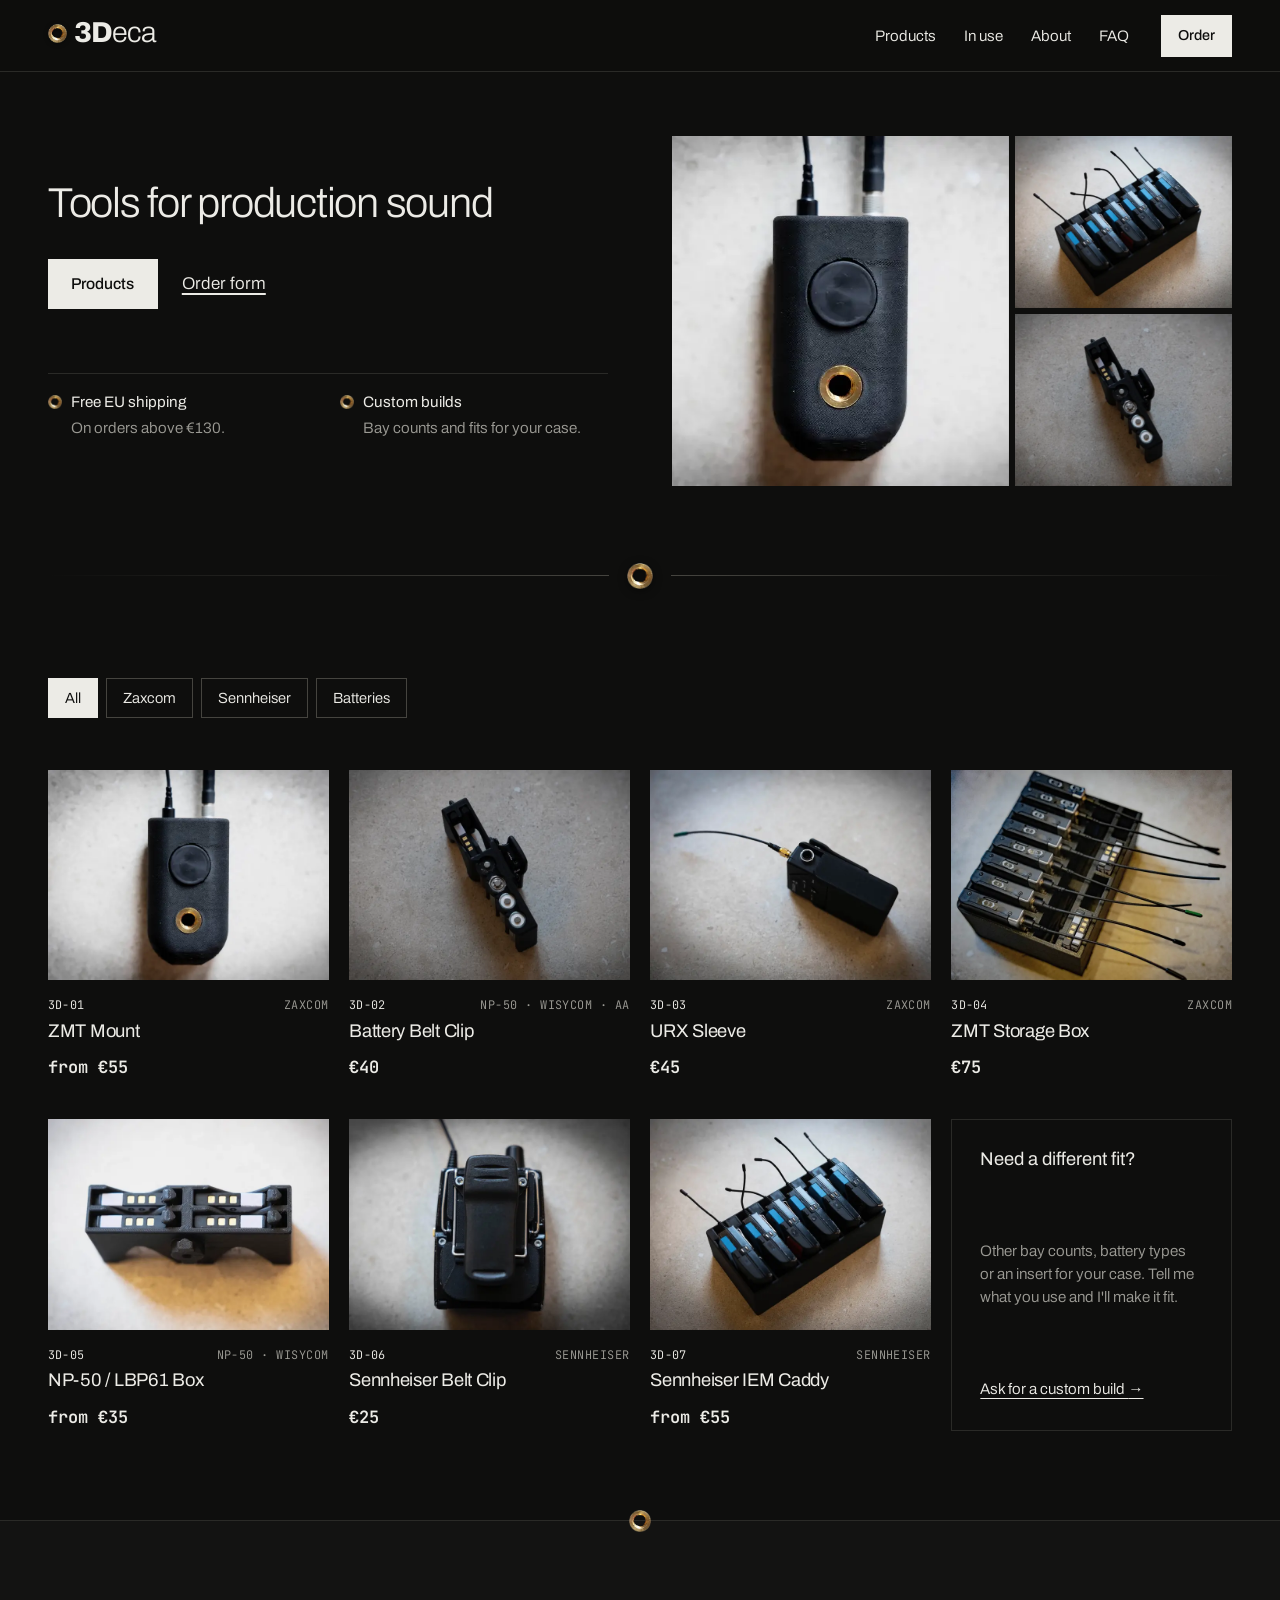
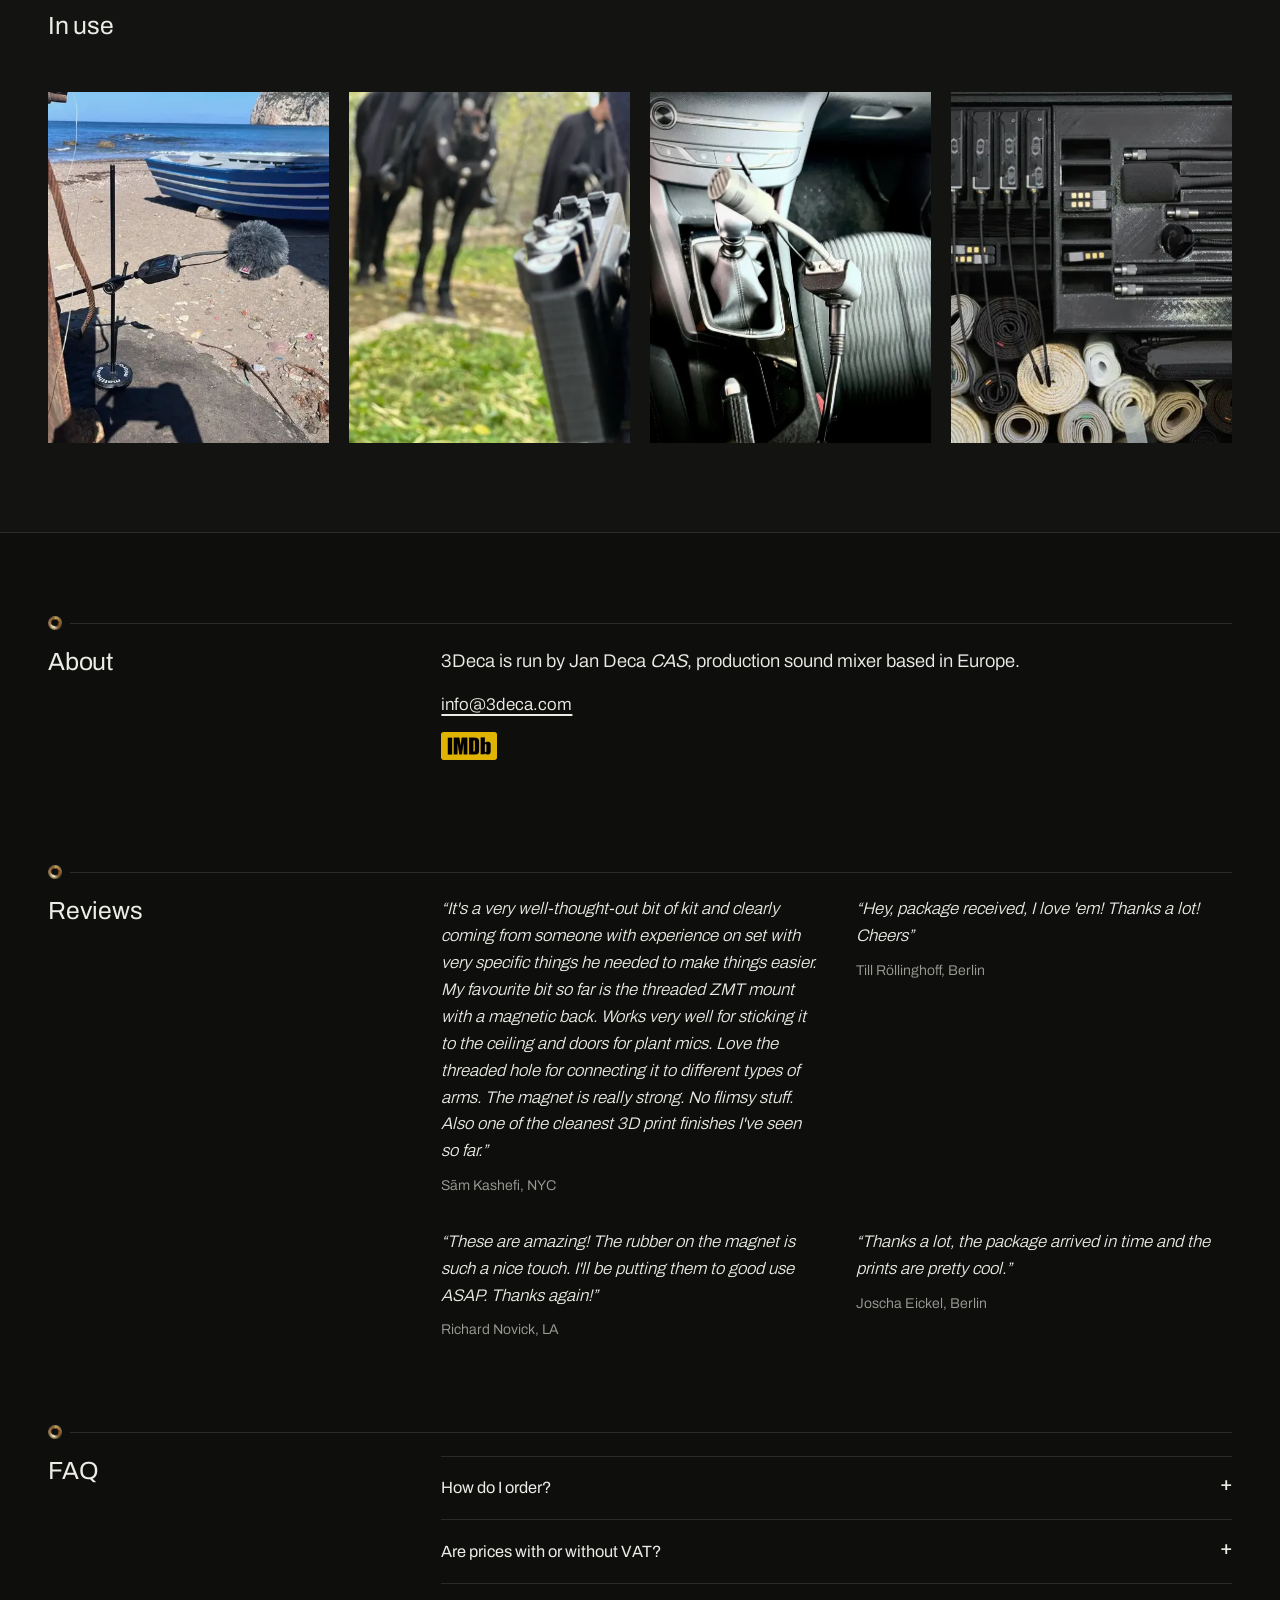
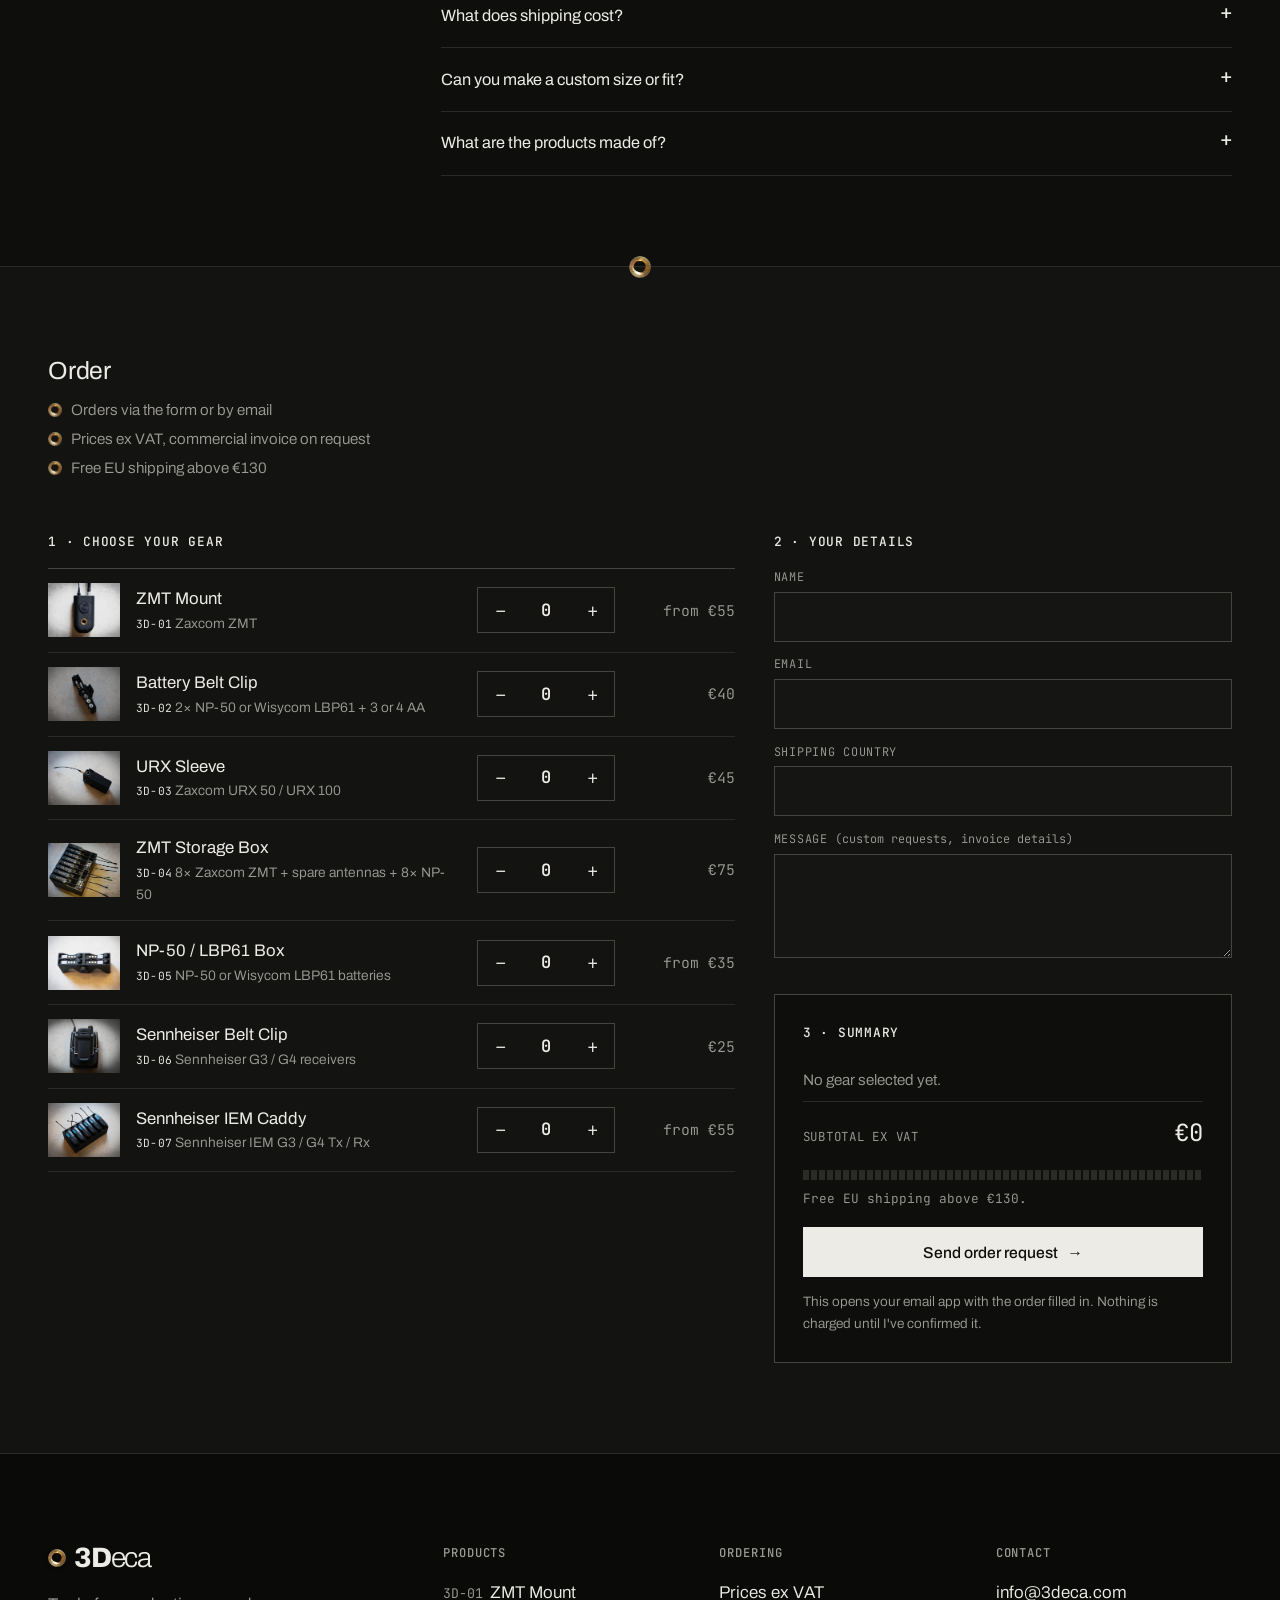
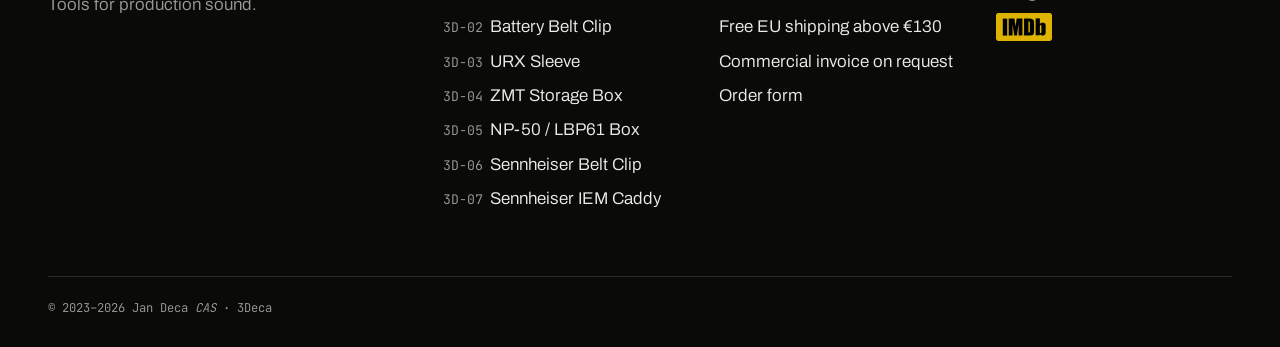
==== commit 23c3bf7e: "Take the eyelet off the hero collage Co-Authored-By: Claude Opus 5.5 <noreply@anthropic.com>" ====
--- a/public/index.html
+++ b/public/index.html
@@ -18,7 +18,7 @@
 <link rel="icon" href="favicon.svg" type="image/svg+xml">
 <link rel="apple-touch-icon" href="apple-touch-icon.png">
 <link rel="preload" href="fonts/archivo-var.woff2" as="font" type="font/woff2" crossorigin>
-<link rel="stylesheet" href="css/style.css?v=eb539fe0">
+<link rel="stylesheet" href="css/style.css?v=1402b7d0">
 <script>document.documentElement.classList.add("js")</script>
 <script src="js/main.js?v=e6fc87d0" defer></script>
 <script type="application/ld+json">{"@context": "https://schema.org", "@type": "Organization", "name": "3Deca", "url": "https://www.3deca.com", "email": "info@3deca.com", "founder": {"@type": "Person", "name": "Jan Deca CAS", "sameAs": "https://www.imdb.me/jandeca"}, "description": "Tools for production sound: mounts, belt clips and storage for Zaxcom, Sennheiser and Wisycom wireless systems."}</script>
@@ -61,7 +61,6 @@
             <img class="tile-img is-on" src="img/batterybeltclip/c-720.webp" srcset="img/batterybeltclip/c-720.webp 720w, img/batterybeltclip/c-1600.webp 1600w" sizes="(min-width: 1000px) 18vw, 40vw" width="720" height="540" alt=""  decoding="async">
             <span class="tile-code" aria-hidden="true">3D-02</span>
           </a></li></ul>
-        <span class="collage-rivet" aria-hidden="true"></span>
       </figure>
     </div>
   </section>
--- a/public/css/style.css
+++ b/public/css/style.css
@@ -149,7 +149,6 @@
 .tile-link { position: absolute; inset: 0; display: block; }
 .tile-img { position: absolute; inset: 0; width: 100%; height: 100%; object-fit: cover; opacity: 0; transform: scale(1.06); transition: opacity 3.2s cubic-bezier(0.45, 0, 0.55, 1), transform 11s cubic-bezier(0.2, 0.6, 0.3, 1); will-change: opacity, transform; }
 .tile-img.is-on { opacity: 1; transform: scale(1); }
-.collage-rivet { position: absolute; z-index: 2; top: 50%; left: calc((100% - var(--gap)) * 1.55 / 2.55 + var(--gap) / 2); width: clamp(30px, 3.4vw, 44px); aspect-ratio: 1; transform: translate(-50%, -50%); background: var(--ring) center / contain no-repeat; filter: drop-shadow(0 3px 8px rgba(0, 0, 0, 0.65)); pointer-events: none; }
 .tile-code { position: absolute; left: 10px; bottom: 8px; font-family: var(--mono); font-size: 0.7rem; letter-spacing: 0.04em; color: var(--ink); opacity: 0; transition: opacity 0.4s; text-shadow: 0 1px 6px rgba(0, 0, 0, 0.6); }
 .tile-link:hover .tile-code, .tile-link:focus-visible .tile-code { opacity: 1; }
 .facts { list-style: none; margin: clamp(40px, 5vw, 64px) 0 0; padding: 0; display: grid; grid-template-columns: repeat(2, 1fr); gap: 1.5rem; border-top: 1px solid var(--line); }
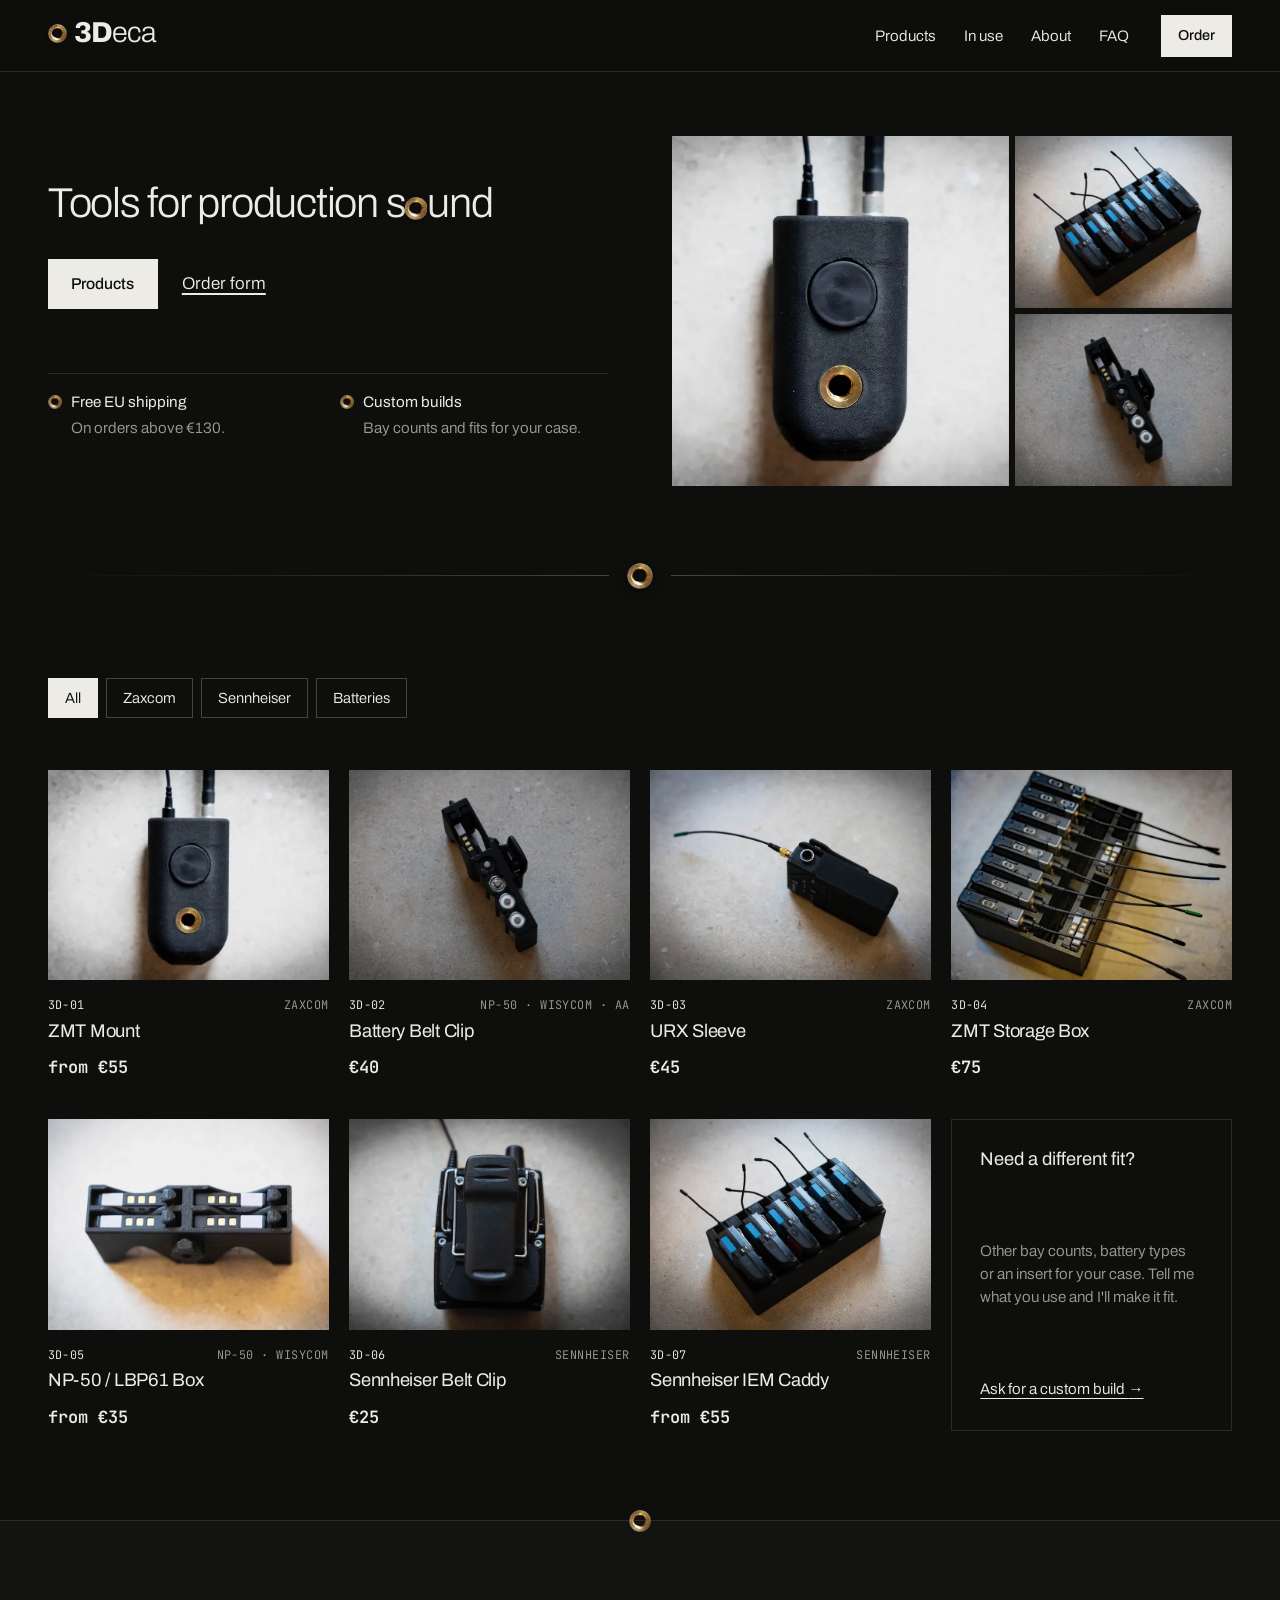
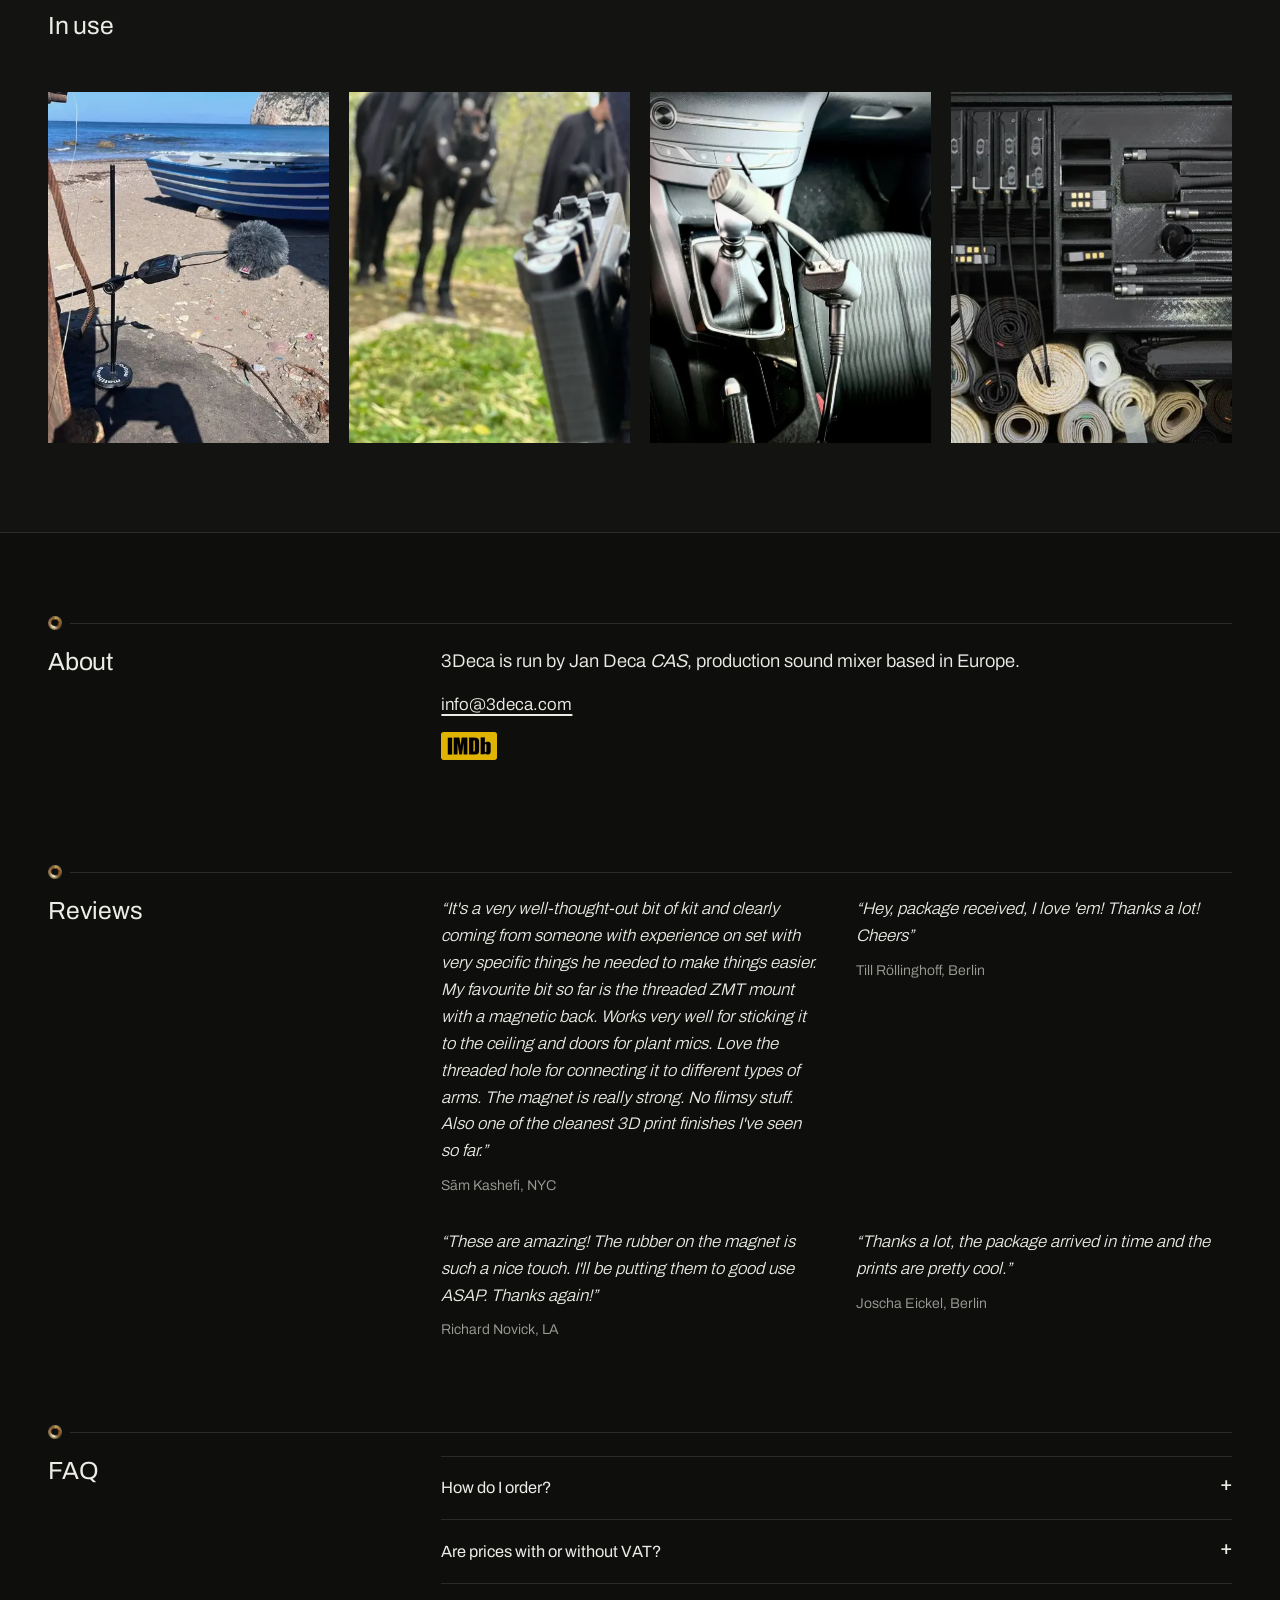
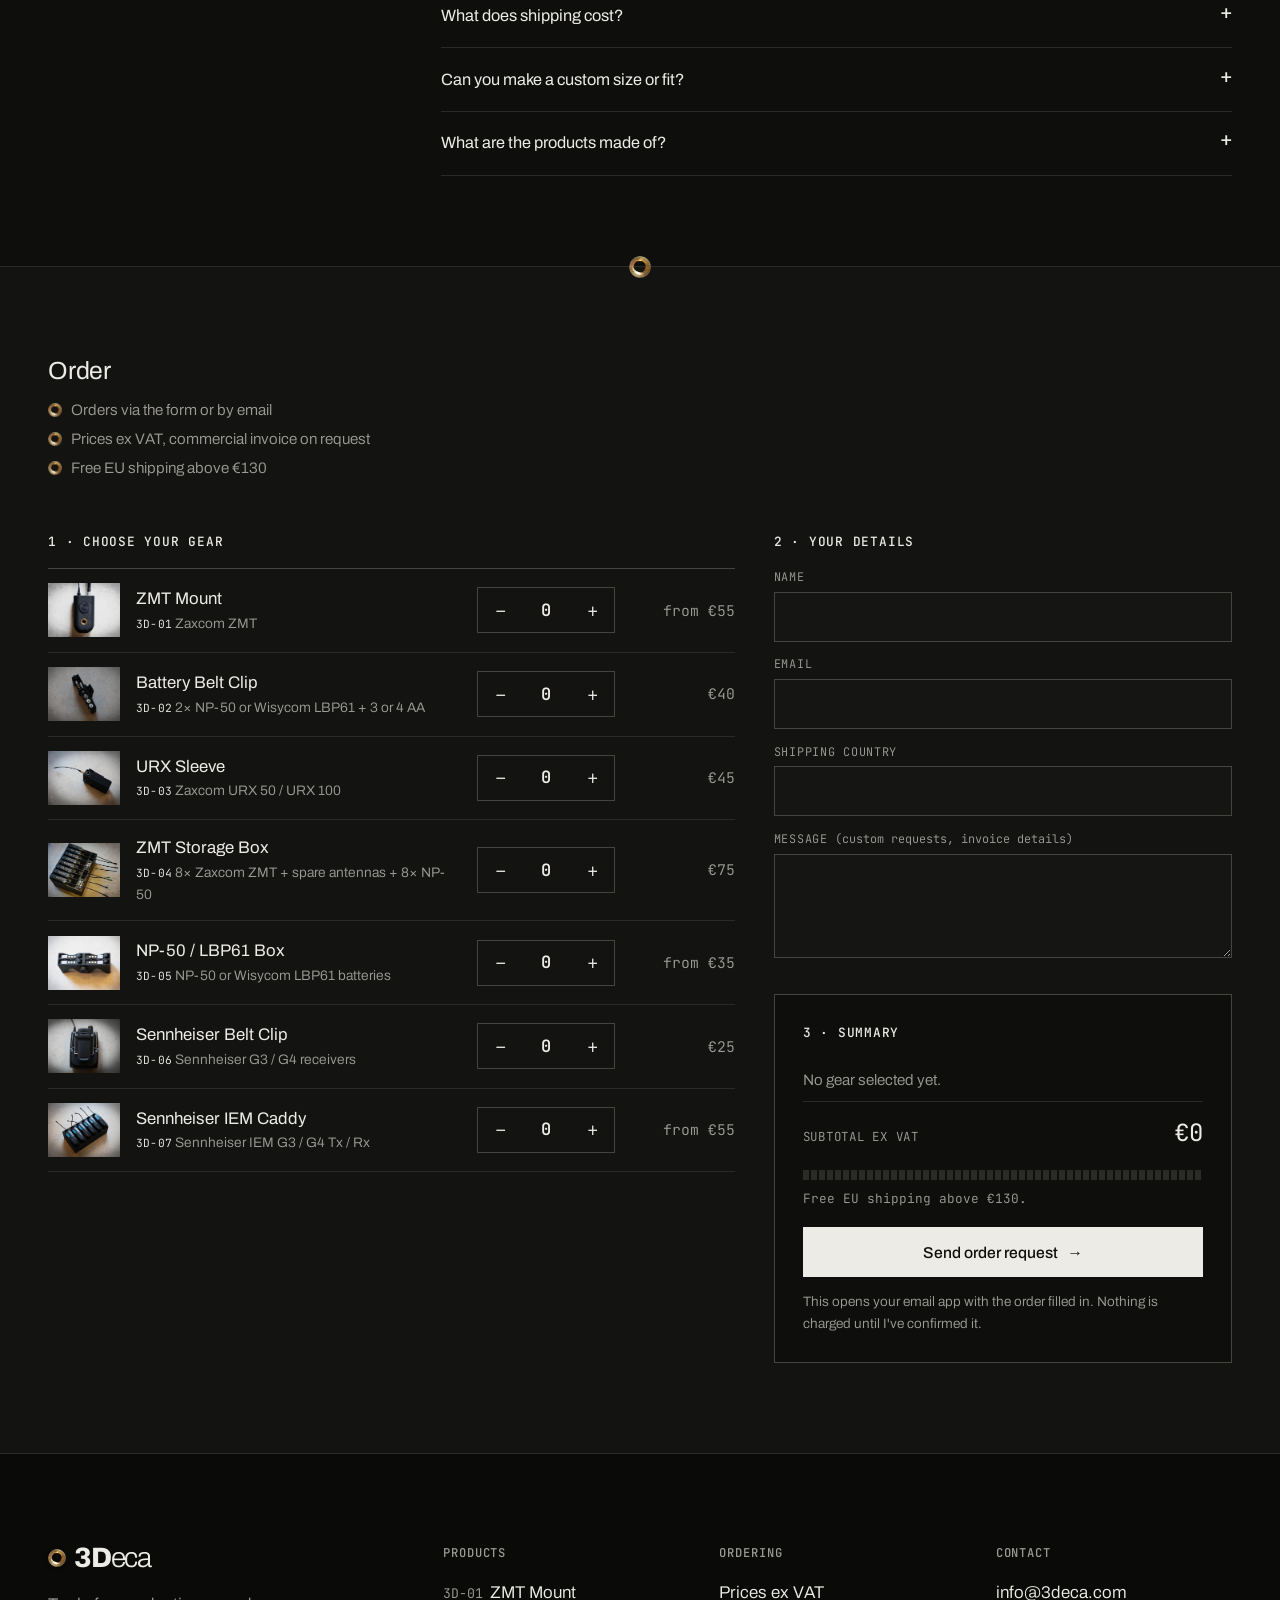
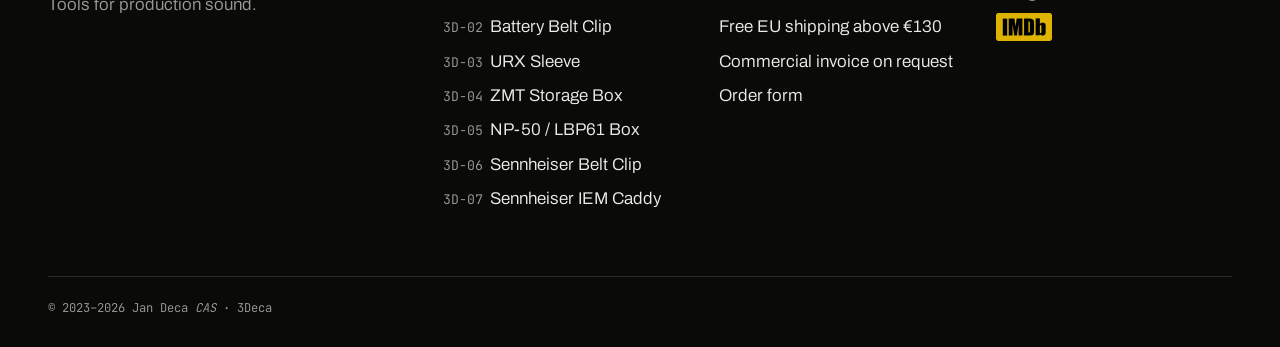
==== commit 0b5b1ee5: "Brass eyelet as the o in 'sound' in the hero title Co-Authored-By: Claude Opus 5.5 <noreply@anthropi" ====
--- a/public/index.html
+++ b/public/index.html
@@ -18,9 +18,9 @@
 <link rel="icon" href="favicon.svg" type="image/svg+xml">
 <link rel="apple-touch-icon" href="apple-touch-icon.png">
 <link rel="preload" href="fonts/archivo-var.woff2" as="font" type="font/woff2" crossorigin>
-<link rel="stylesheet" href="css/style.css?v=1402b7d0">
+<link rel="stylesheet" href="css/style.css?v=3911a59a">
 <script>document.documentElement.classList.add("js")</script>
-<script src="js/main.js?v=e6fc87d0" defer></script>
+<script src="js/main.js?v=a9801aa4" defer></script>
 <script type="application/ld+json">{"@context": "https://schema.org", "@type": "Organization", "name": "3Deca", "url": "https://www.3deca.com", "email": "info@3deca.com", "founder": {"@type": "Person", "name": "Jan Deca CAS", "sameAs": "https://www.imdb.me/jandeca"}, "description": "Tools for production sound: mounts, belt clips and storage for Zaxcom, Sennheiser and Wisycom wireless systems."}</script>
 </head>
 <body class="page-home">
@@ -43,7 +43,7 @@
   <section class="hero" aria-labelledby="hero-title">
     <div class="container hero-grid">
       <div class="hero-text">
-        <h1 id="hero-title" class="hero-title">Tools for production sound</h1>
+        <h1 id="hero-title" class="hero-title">Tools for production s<span class="o-ring">o</span>und</h1>
         <div class="hero-actions">
           <a class="btn btn-ink" href="#products">Products</a>
           <a class="text-link" href="#order">Order form</a>
--- a/public/css/style.css
+++ b/public/css/style.css
@@ -140,6 +140,8 @@
 .hero-grid { display: grid; gap: clamp(32px, 5vw, 80px); align-items: center; }
 @media (min-width: 1000px) { .hero-grid { grid-template-columns: 1fr 1fr; } }
 .hero-title { font-weight: 300; font-size: clamp(1.8rem, 1.25rem + 1.7vw, 2.75rem); line-height: 1.08; letter-spacing: -0.03em; margin-bottom: 2rem; text-wrap: balance; }
+.o-ring { color: transparent; background: var(--ring) 50% 72% / 0.56em 0.56em no-repeat; filter: drop-shadow(0 1px 2px rgba(0, 0, 0, 0.5)); }
+.o-ring::selection { color: var(--bg); }
 .hero-lead { max-width: 42ch; font-size: clamp(1.02rem, 0.98rem + 0.2vw, 1.15rem); line-height: 1.55; color: var(--ink-2); margin: 0 0 2rem; }
 .hero-actions { display: flex; flex-wrap: wrap; align-items: center; gap: 1.5rem; }
 .hero-media { position: relative; margin: 0; width: 100%; max-width: 600px; justify-self: end; --gap: 6px; }
@@ -147,7 +149,7 @@
 .tile { position: relative; overflow: hidden; background: var(--tile); }
 .tile-0 { grid-row: 1 / span 2; }
 .tile-link { position: absolute; inset: 0; display: block; }
-.tile-img { position: absolute; inset: 0; width: 100%; height: 100%; object-fit: cover; opacity: 0; transform: scale(1.06); transition: opacity 3.2s cubic-bezier(0.45, 0, 0.55, 1), transform 11s cubic-bezier(0.2, 0.6, 0.3, 1); will-change: opacity, transform; }
+.tile-img { position: absolute; inset: 0; width: 100%; height: 100%; object-fit: cover; opacity: 0; transform: scale(1.06); transition: opacity 2s cubic-bezier(0.45, 0, 0.55, 1), transform 7s cubic-bezier(0.2, 0.6, 0.3, 1); will-change: opacity, transform; }
 .tile-img.is-on { opacity: 1; transform: scale(1); }
 .tile-code { position: absolute; left: 10px; bottom: 8px; font-family: var(--mono); font-size: 0.7rem; letter-spacing: 0.04em; color: var(--ink); opacity: 0; transition: opacity 0.4s; text-shadow: 0 1px 6px rgba(0, 0, 0, 0.6); }
 .tile-link:hover .tile-code, .tile-link:focus-visible .tile-code { opacity: 1; }
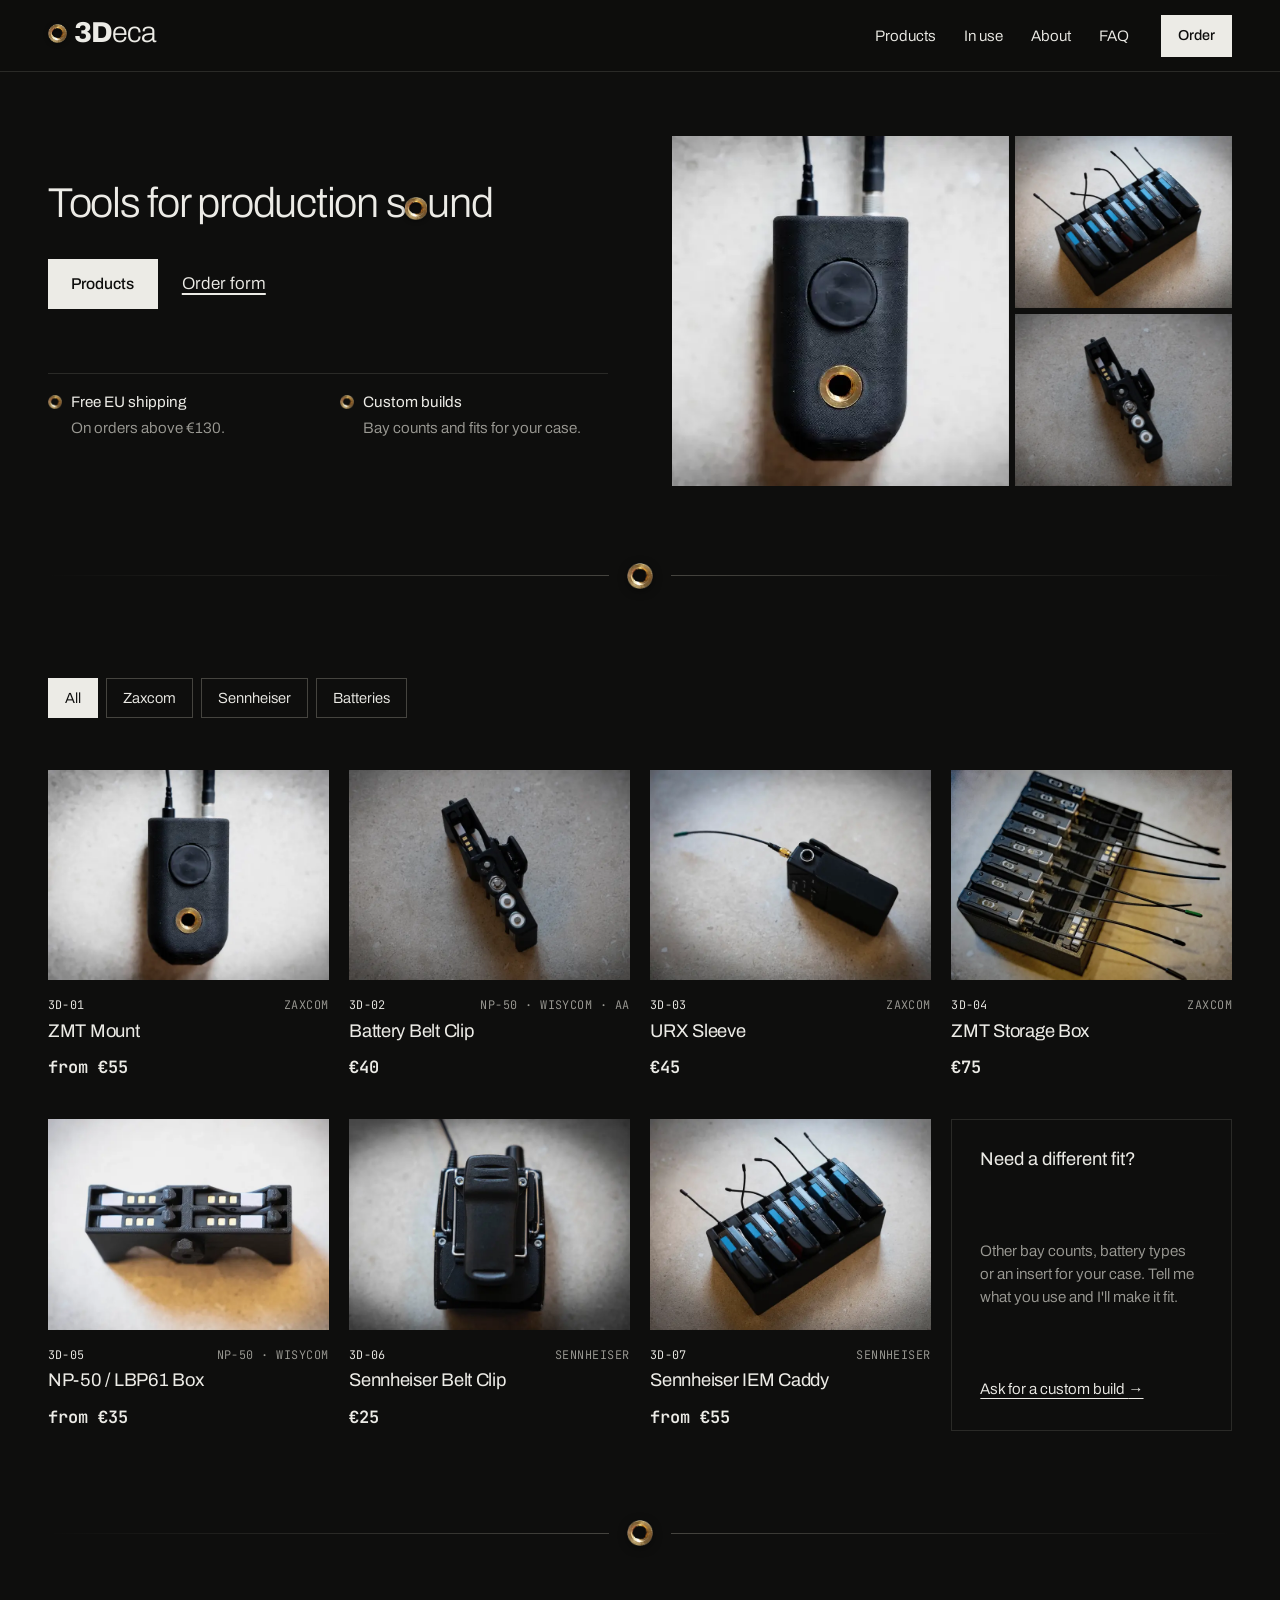
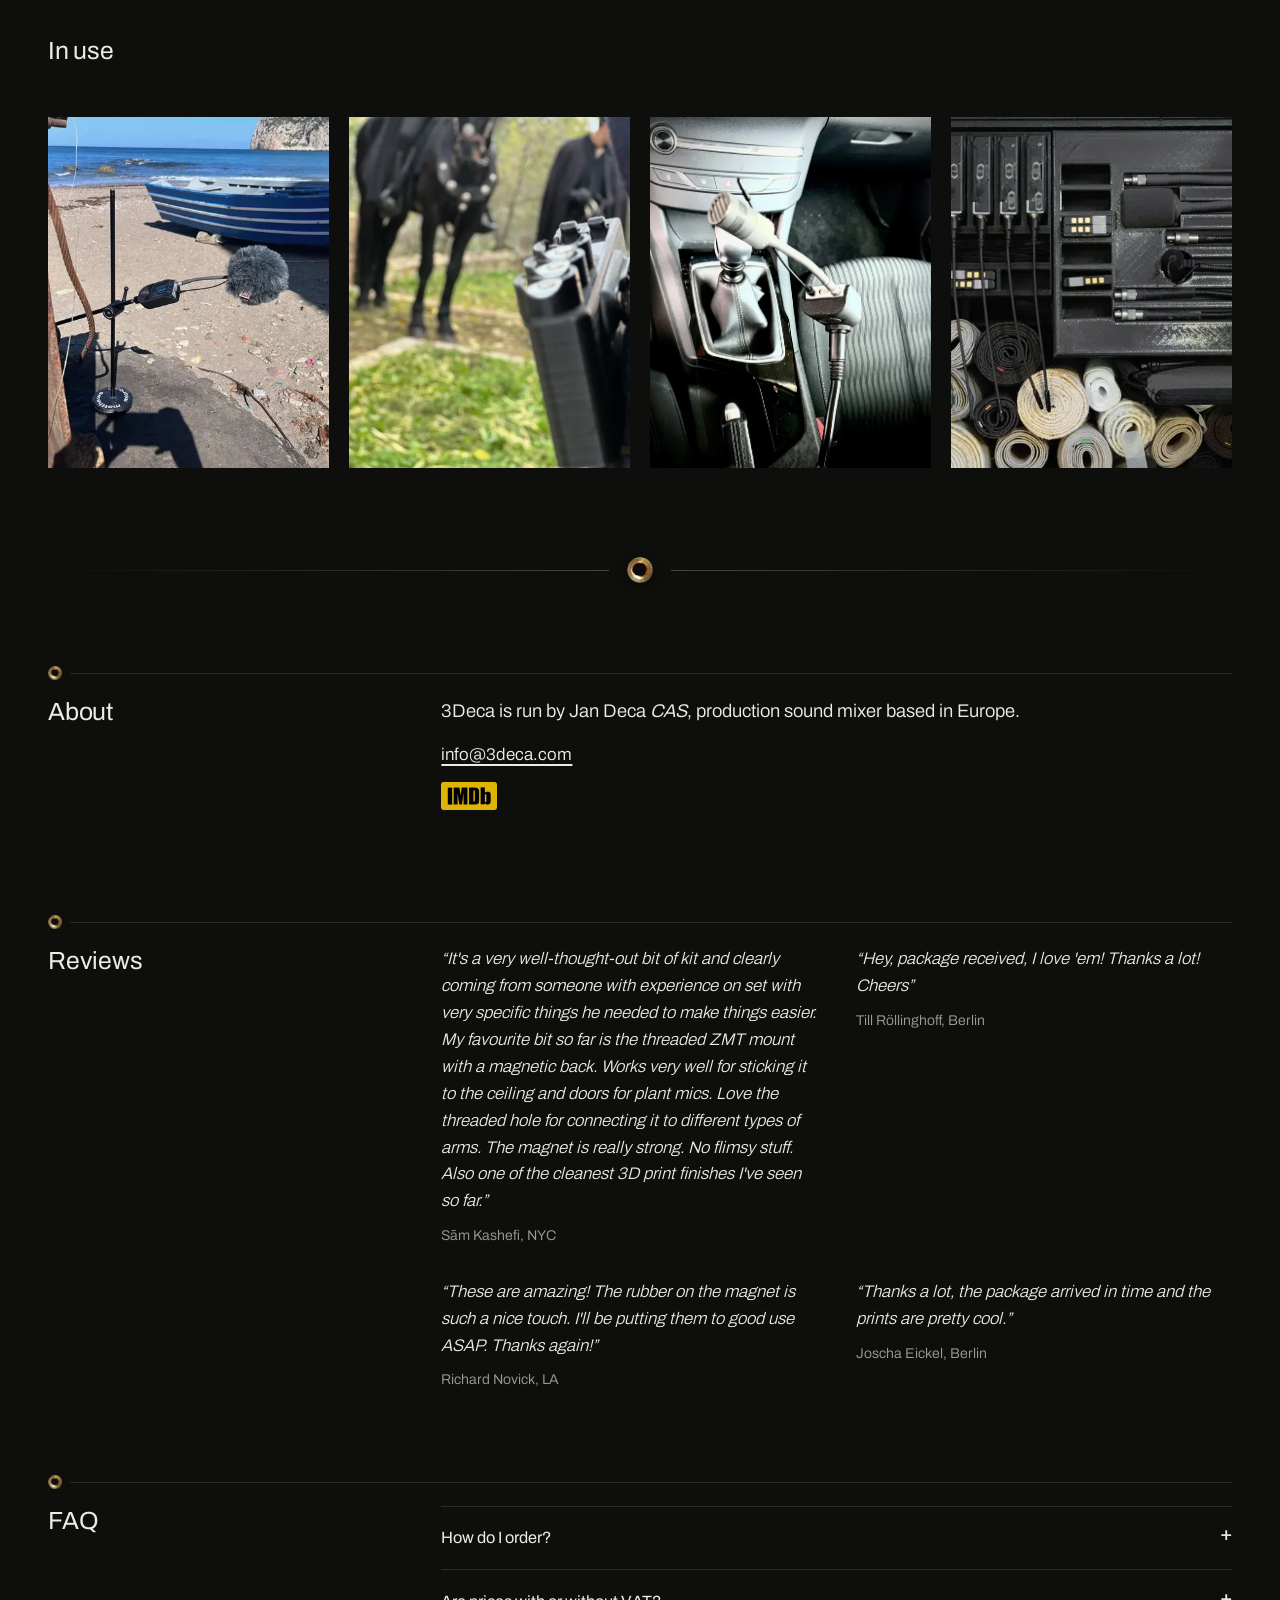
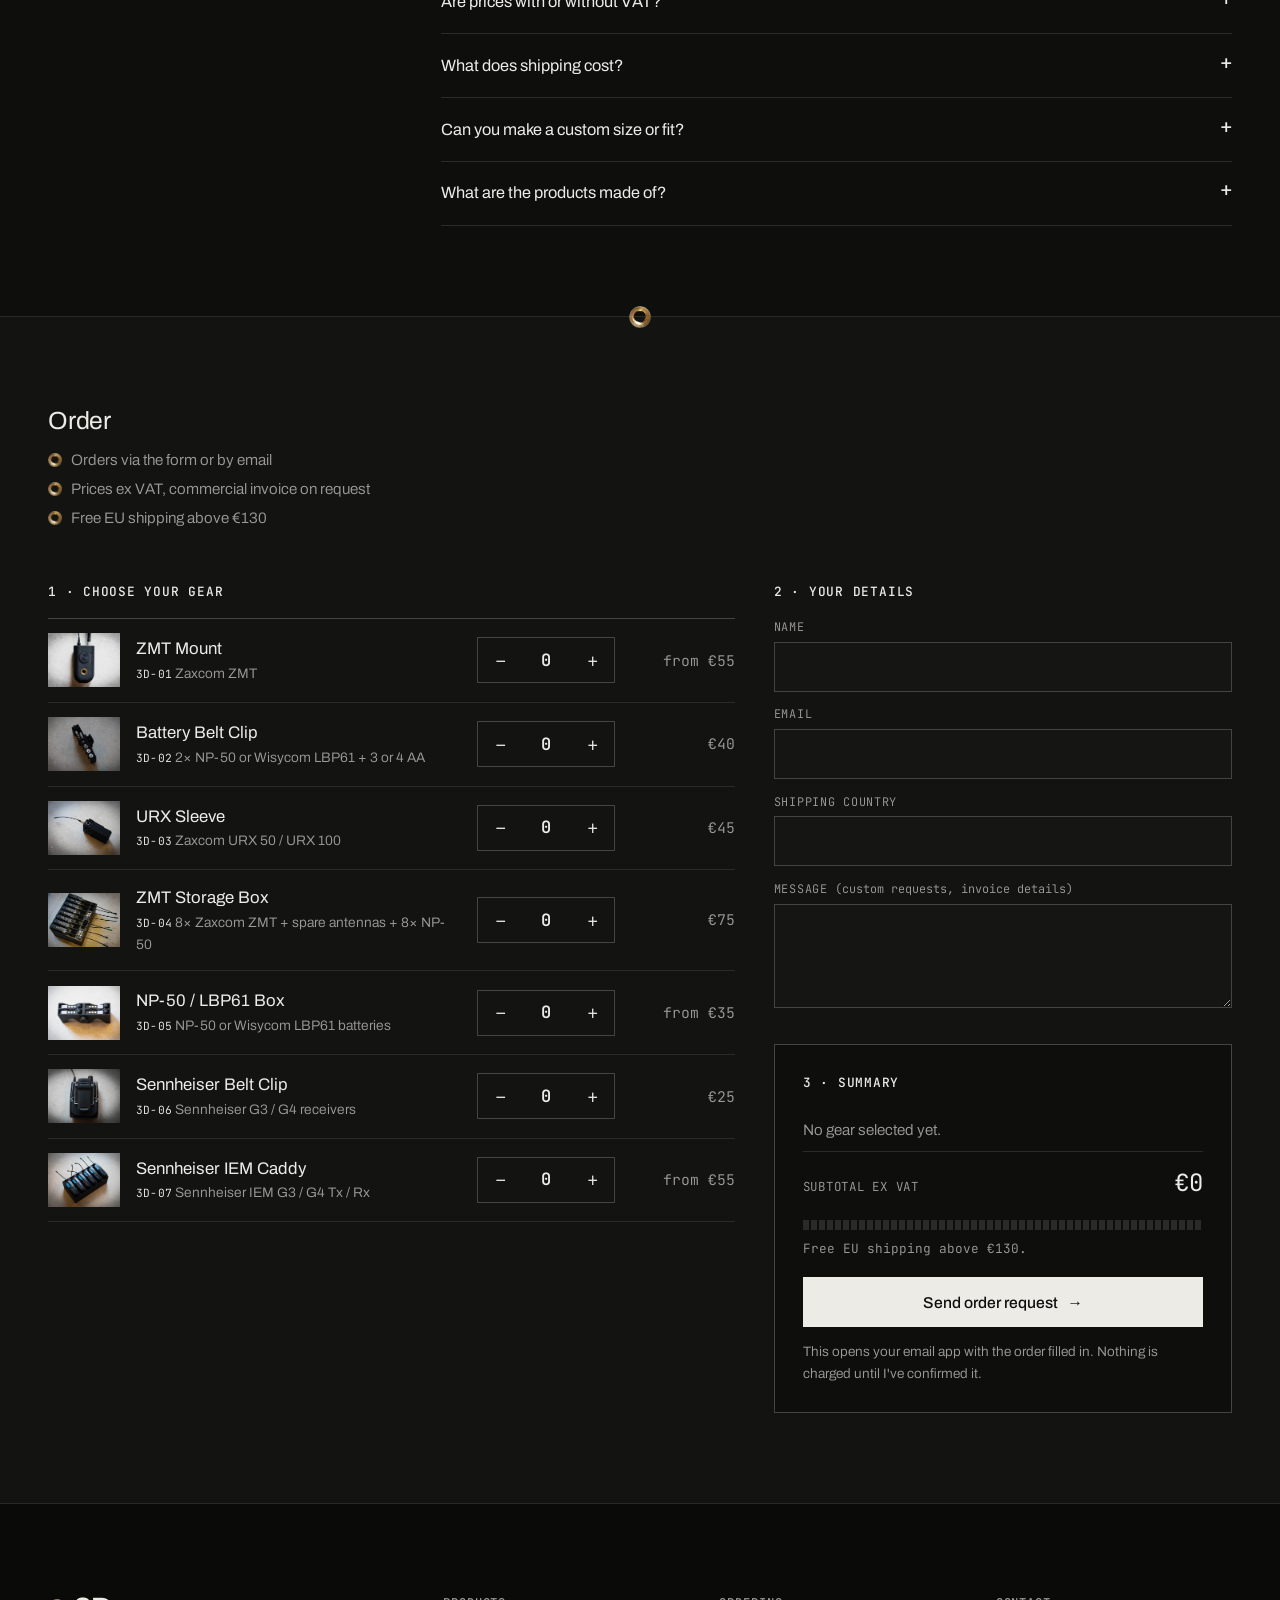
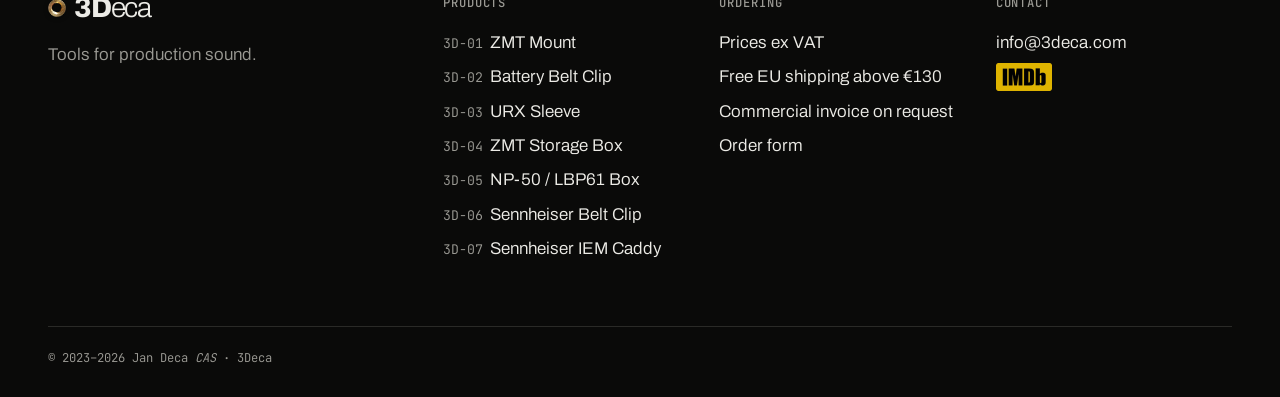
==== commit ce4ac7bb: "Same centred eyelet divider under the products and the In use photos The In use band loses its own b" ====
--- a/public/index.html
+++ b/public/index.html
@@ -18,7 +18,7 @@
 <link rel="icon" href="favicon.svg" type="image/svg+xml">
 <link rel="apple-touch-icon" href="apple-touch-icon.png">
 <link rel="preload" href="fonts/archivo-var.woff2" as="font" type="font/woff2" crossorigin>
-<link rel="stylesheet" href="css/style.css?v=3911a59a">
+<link rel="stylesheet" href="css/style.css?v=7ae2ccda">
 <script>document.documentElement.classList.add("js")</script>
 <script src="js/main.js?v=a9801aa4" defer></script>
 <script type="application/ld+json">{"@context": "https://schema.org", "@type": "Organization", "name": "3Deca", "url": "https://www.3deca.com", "email": "info@3deca.com", "founder": {"@type": "Person", "name": "Jan Deca CAS", "sameAs": "https://www.imdb.me/jandeca"}, "description": "Tools for production sound: mounts, belt clips and storage for Zaxcom, Sennheiser and Wisycom wireless systems."}</script>
@@ -155,6 +155,7 @@
     </div>
   </section>
 
+  <div class="container"><div class="rule" aria-hidden="true"><span class="rule-ring"></span></div></div>
   <section class="section in-use" id="in-use" aria-labelledby="use-title">
     <div class="container">
       <div class="section-bar">
@@ -172,6 +173,7 @@
     </div>
   </section>
 
+  <div class="container"><div class="rule" aria-hidden="true"><span class="rule-ring"></span></div></div>
   <section class="section about" id="about" aria-labelledby="about-title">
     <div class="container split">
       <h2 id="about-title" class="section-title">About</h2>
--- a/public/css/style.css
+++ b/public/css/style.css
@@ -170,8 +170,8 @@
 .rule::before { background: linear-gradient(to right, transparent, var(--line-2)); }
 .rule::after { background: linear-gradient(to left, transparent, var(--line-2)); }
 .rule-ring { width: 26px; height: 26px; background: var(--ring) center / contain no-repeat; filter: drop-shadow(0 2px 4px rgba(0, 0, 0, 0.5)); }
-.in-use, .order { position: relative; }
-.in-use::before, .order::before { content: ""; position: absolute; z-index: 1; top: 0; left: 50%; width: 22px; height: 22px; transform: translate(-50%, -50%); background: var(--ring) center / contain no-repeat; }
+.order { position: relative; }
+.order::before { content: ""; position: absolute; z-index: 1; top: 0; left: 50%; width: 22px; height: 22px; transform: translate(-50%, -50%); background: var(--ring) center / contain no-repeat; }
 @media (min-width: 900px) { .split { grid-template-columns: 1fr 2.4fr; } }
 .section-bar { display: flex; flex-wrap: wrap; align-items: flex-end; justify-content: space-between; gap: 1.5rem 3rem; margin-bottom: clamp(32px, 4vw, 56px); }
 
@@ -209,7 +209,6 @@
 .custom-cta { font-size: 0.95rem; text-decoration: underline; text-decoration-thickness: 1px; text-underline-offset: 4px; }
 
 /* ---------- in use ---------- */
-.in-use { background: var(--paper); border-block: 1px solid var(--line); }
 .uses { list-style: none; margin: 0; padding: 0; display: grid; gap: clamp(14px, 1.6vw, 24px); grid-template-columns: repeat(2, 1fr); }
 @media (min-width: 900px) { .uses { grid-template-columns: repeat(4, 1fr); } }
 .use figure { margin: 0; }
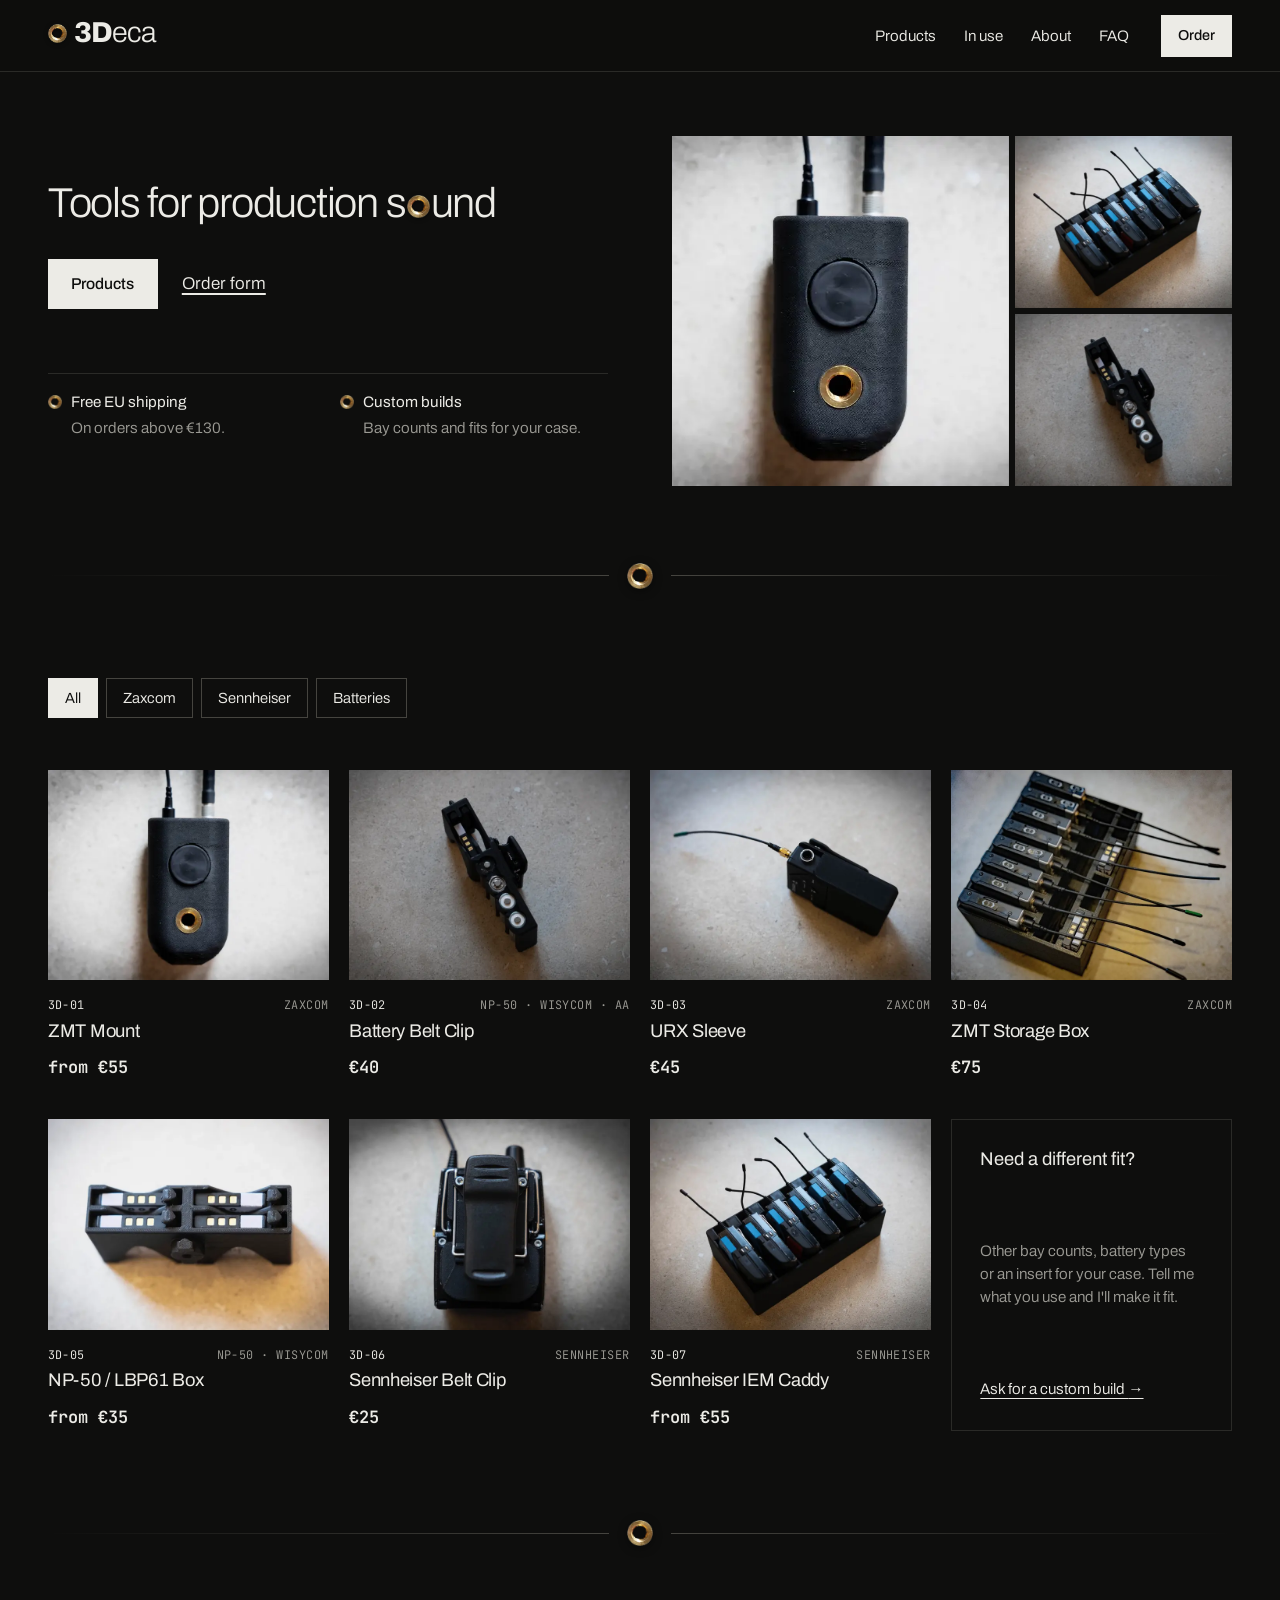
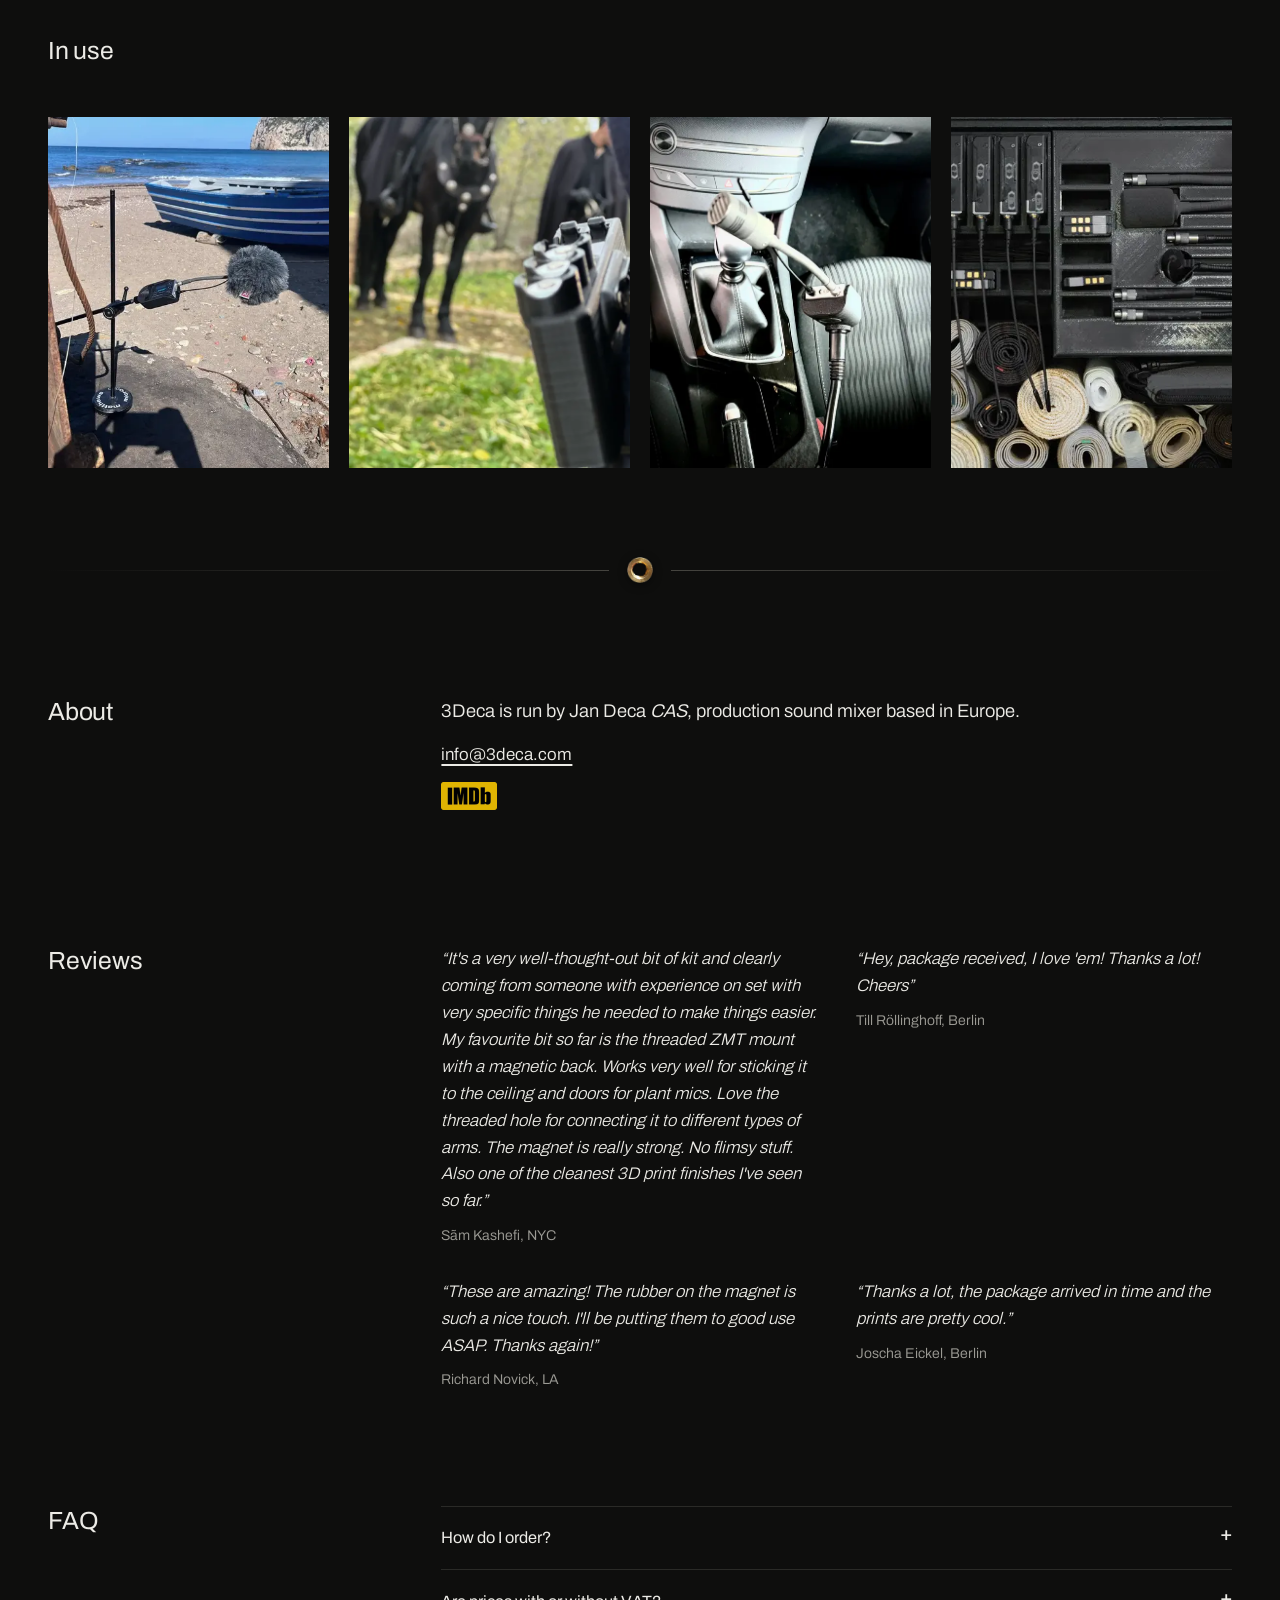
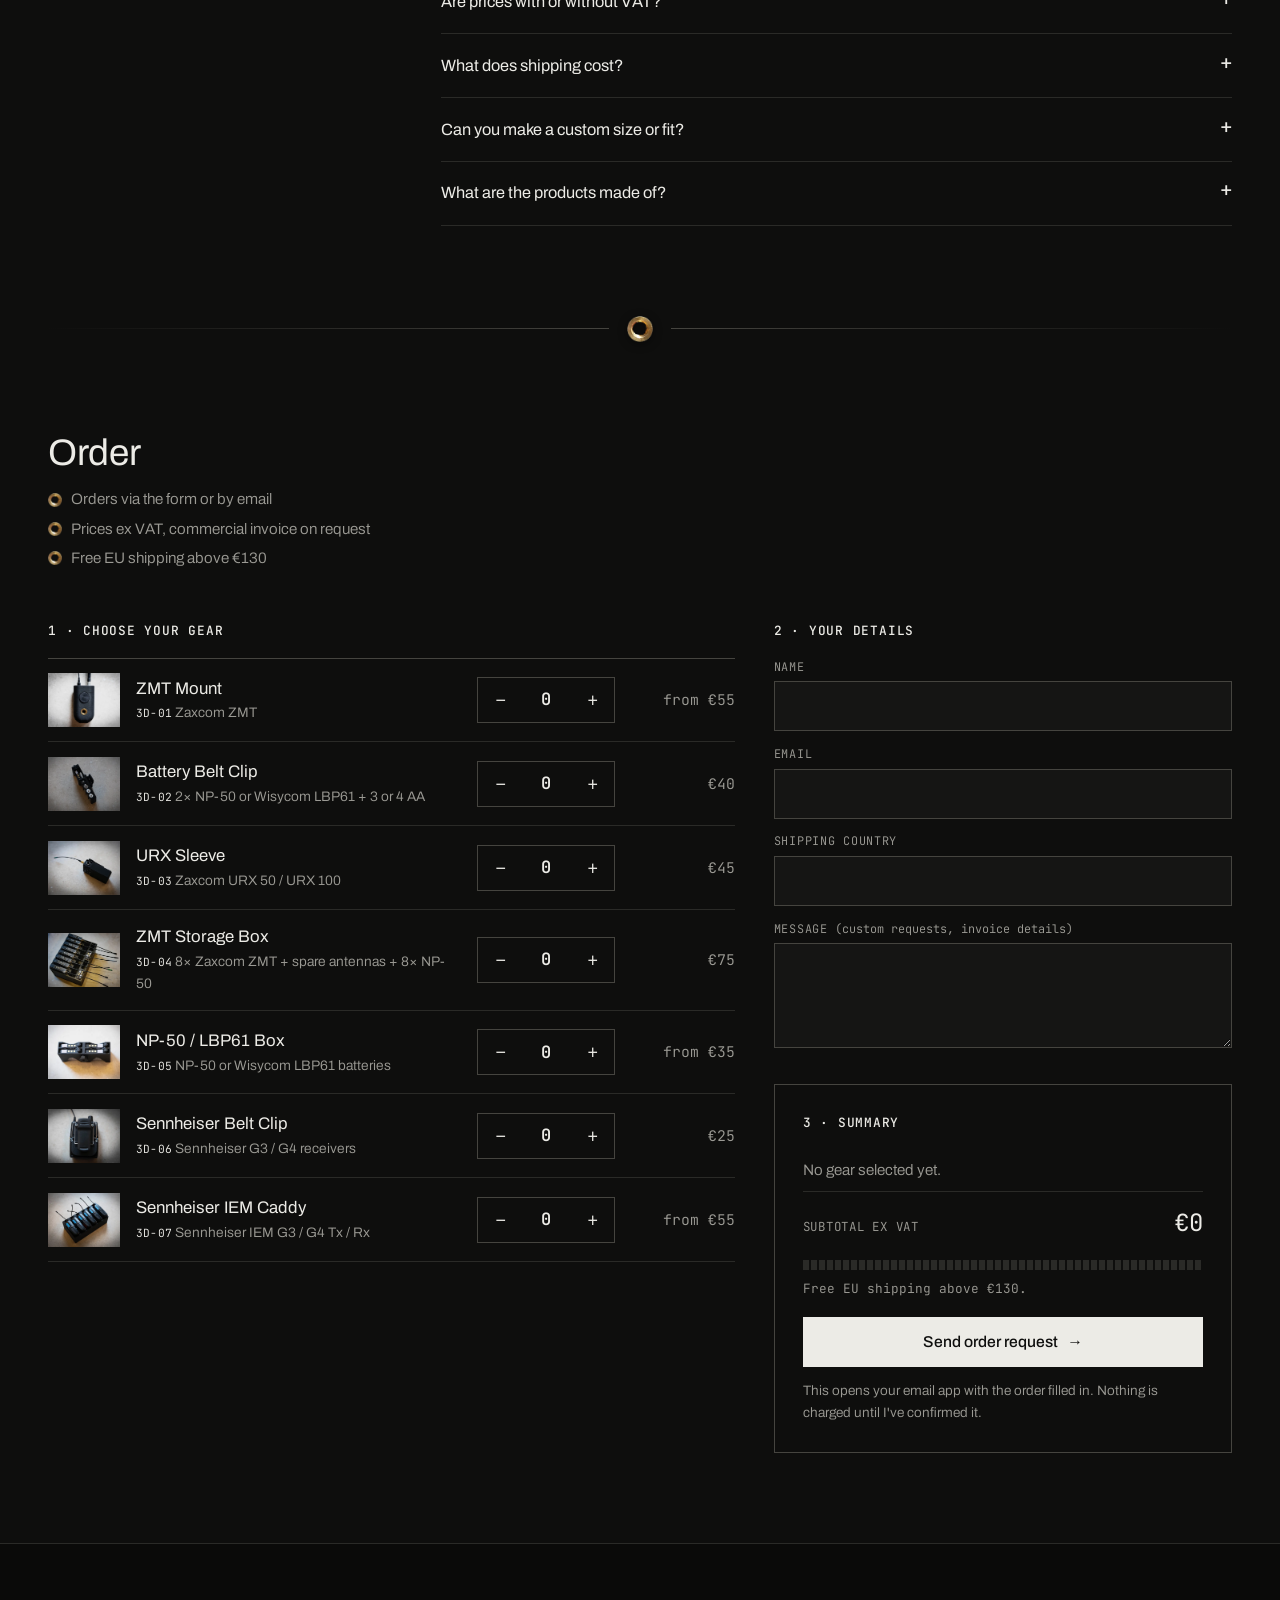
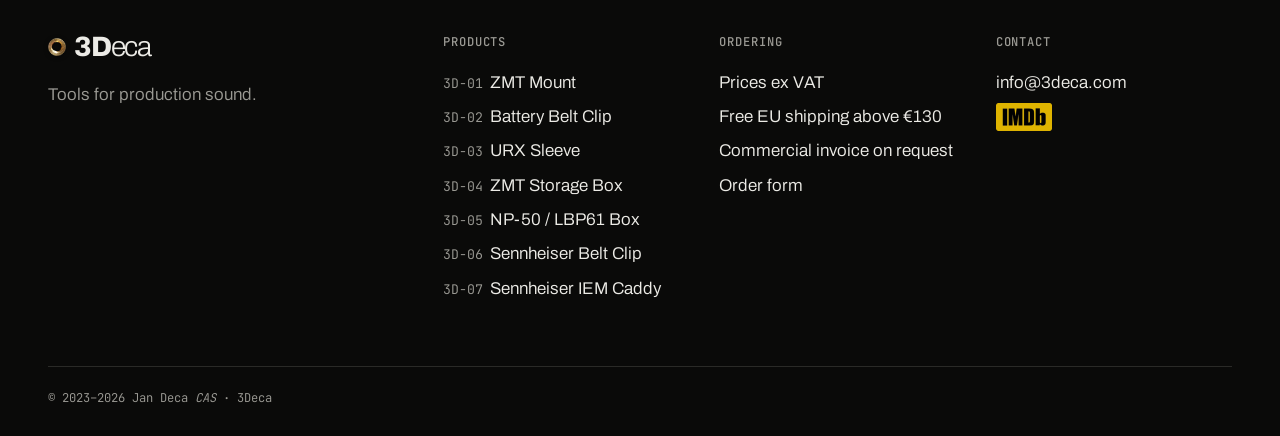
==== commit a9776bb3: "Uniform dividers: eyelet rule above Order, no lines at About/Reviews/FAQ The brass o in 'sound' now " ====
--- a/public/index.html
+++ b/public/index.html
@@ -18,7 +18,7 @@
 <link rel="icon" href="favicon.svg" type="image/svg+xml">
 <link rel="apple-touch-icon" href="apple-touch-icon.png">
 <link rel="preload" href="fonts/archivo-var.woff2" as="font" type="font/woff2" crossorigin>
-<link rel="stylesheet" href="css/style.css?v=7ae2ccda">
+<link rel="stylesheet" href="css/style.css?v=c3b54496">
 <script>document.documentElement.classList.add("js")</script>
 <script src="js/main.js?v=a9801aa4" defer></script>
 <script type="application/ld+json">{"@context": "https://schema.org", "@type": "Organization", "name": "3Deca", "url": "https://www.3deca.com", "email": "info@3deca.com", "founder": {"@type": "Person", "name": "Jan Deca CAS", "sameAs": "https://www.imdb.me/jandeca"}, "description": "Tools for production sound: mounts, belt clips and storage for Zaxcom, Sennheiser and Wisycom wireless systems."}</script>
@@ -211,6 +211,7 @@
     </div>
   </section>
 
+  <div class="container"><div class="rule" aria-hidden="true"><span class="rule-ring"></span></div></div>
   <section class="section order" id="order" aria-labelledby="order-title">
     <div class="container">
       <div class="section-bar">
--- a/public/css/style.css
+++ b/public/css/style.css
@@ -140,7 +140,9 @@
 .hero-grid { display: grid; gap: clamp(32px, 5vw, 80px); align-items: center; }
 @media (min-width: 1000px) { .hero-grid { grid-template-columns: 1fr 1fr; } }
 .hero-title { font-weight: 300; font-size: clamp(1.8rem, 1.25rem + 1.7vw, 2.75rem); line-height: 1.08; letter-spacing: -0.03em; margin-bottom: 2rem; text-wrap: balance; }
-.o-ring { color: transparent; background: var(--ring) 50% 72% / 0.56em 0.56em no-repeat; filter: drop-shadow(0 1px 2px rgba(0, 0, 0, 0.5)); }
+/* the ring sits on the baseline at x-height, like the letter it replaces (Archivo: o is 0.55em tall, baseline 0.87em from the top of a 1.08 line) */
+.o-ring { position: relative; display: inline-block; width: 0.6em; color: transparent; }
+.o-ring::before { content: ""; position: absolute; left: 50%; top: 0.325em; width: 0.562em; height: 0.562em; margin-left: -0.268em; background: var(--ring) center / contain no-repeat; filter: drop-shadow(0 1px 2px rgba(0, 0, 0, 0.5)); }
 .o-ring::selection { color: var(--bg); }
 .hero-lead { max-width: 42ch; font-size: clamp(1.02rem, 0.98rem + 0.2vw, 1.15rem); line-height: 1.55; color: var(--ink-2); margin: 0 0 2rem; }
 .hero-actions { display: flex; flex-wrap: wrap; align-items: center; gap: 1.5rem; }
@@ -163,15 +165,11 @@
 /* ---------- sections ---------- */
 .section { padding-block: clamp(56px, 7vw, 104px); }
 .split { position: relative; display: grid; gap: 1.25rem clamp(32px, 5vw, 80px); padding-top: 1.5rem; }
-.split::before { content: ""; position: absolute; top: 0; left: calc(var(--gutter) + 22px); right: var(--gutter); border-top: 1px solid var(--line); }
-.split::after { content: ""; position: absolute; top: -7px; left: var(--gutter); width: 14px; height: 14px; background: var(--ring) center / contain no-repeat; }
 .rule { display: flex; align-items: center; gap: 18px; }
 .rule::before, .rule::after { content: ""; flex: 1; height: 1px; }
 .rule::before { background: linear-gradient(to right, transparent, var(--line-2)); }
 .rule::after { background: linear-gradient(to left, transparent, var(--line-2)); }
 .rule-ring { width: 26px; height: 26px; background: var(--ring) center / contain no-repeat; filter: drop-shadow(0 2px 4px rgba(0, 0, 0, 0.5)); }
-.order { position: relative; }
-.order::before { content: ""; position: absolute; z-index: 1; top: 0; left: 50%; width: 22px; height: 22px; transform: translate(-50%, -50%); background: var(--ring) center / contain no-repeat; }
 @media (min-width: 900px) { .split { grid-template-columns: 1fr 2.4fr; } }
 .section-bar { display: flex; flex-wrap: wrap; align-items: flex-end; justify-content: space-between; gap: 1.5rem 3rem; margin-bottom: clamp(32px, 4vw, 56px); }
 
@@ -247,7 +245,7 @@
 .faq-item p { margin: 0 0 1.25rem; max-width: 60ch; color: var(--ink-2); }
 
 /* ---------- order ---------- */
-.order { background: var(--paper); border-top: 1px solid var(--line); }
+.order .section-title { font-size: clamp(1.75rem, 1.35rem + 1.2vw, 2.4rem); }
 .order .section-bar { flex-direction: column; align-items: flex-start; gap: 0.75rem; }
 .order-points { list-style: none; margin: 0; padding: 0; display: grid; gap: 0.3rem; font-size: 0.95rem; color: var(--ink-2); }
 .order-points li, .assurances li { position: relative; padding-left: 1.45rem; }
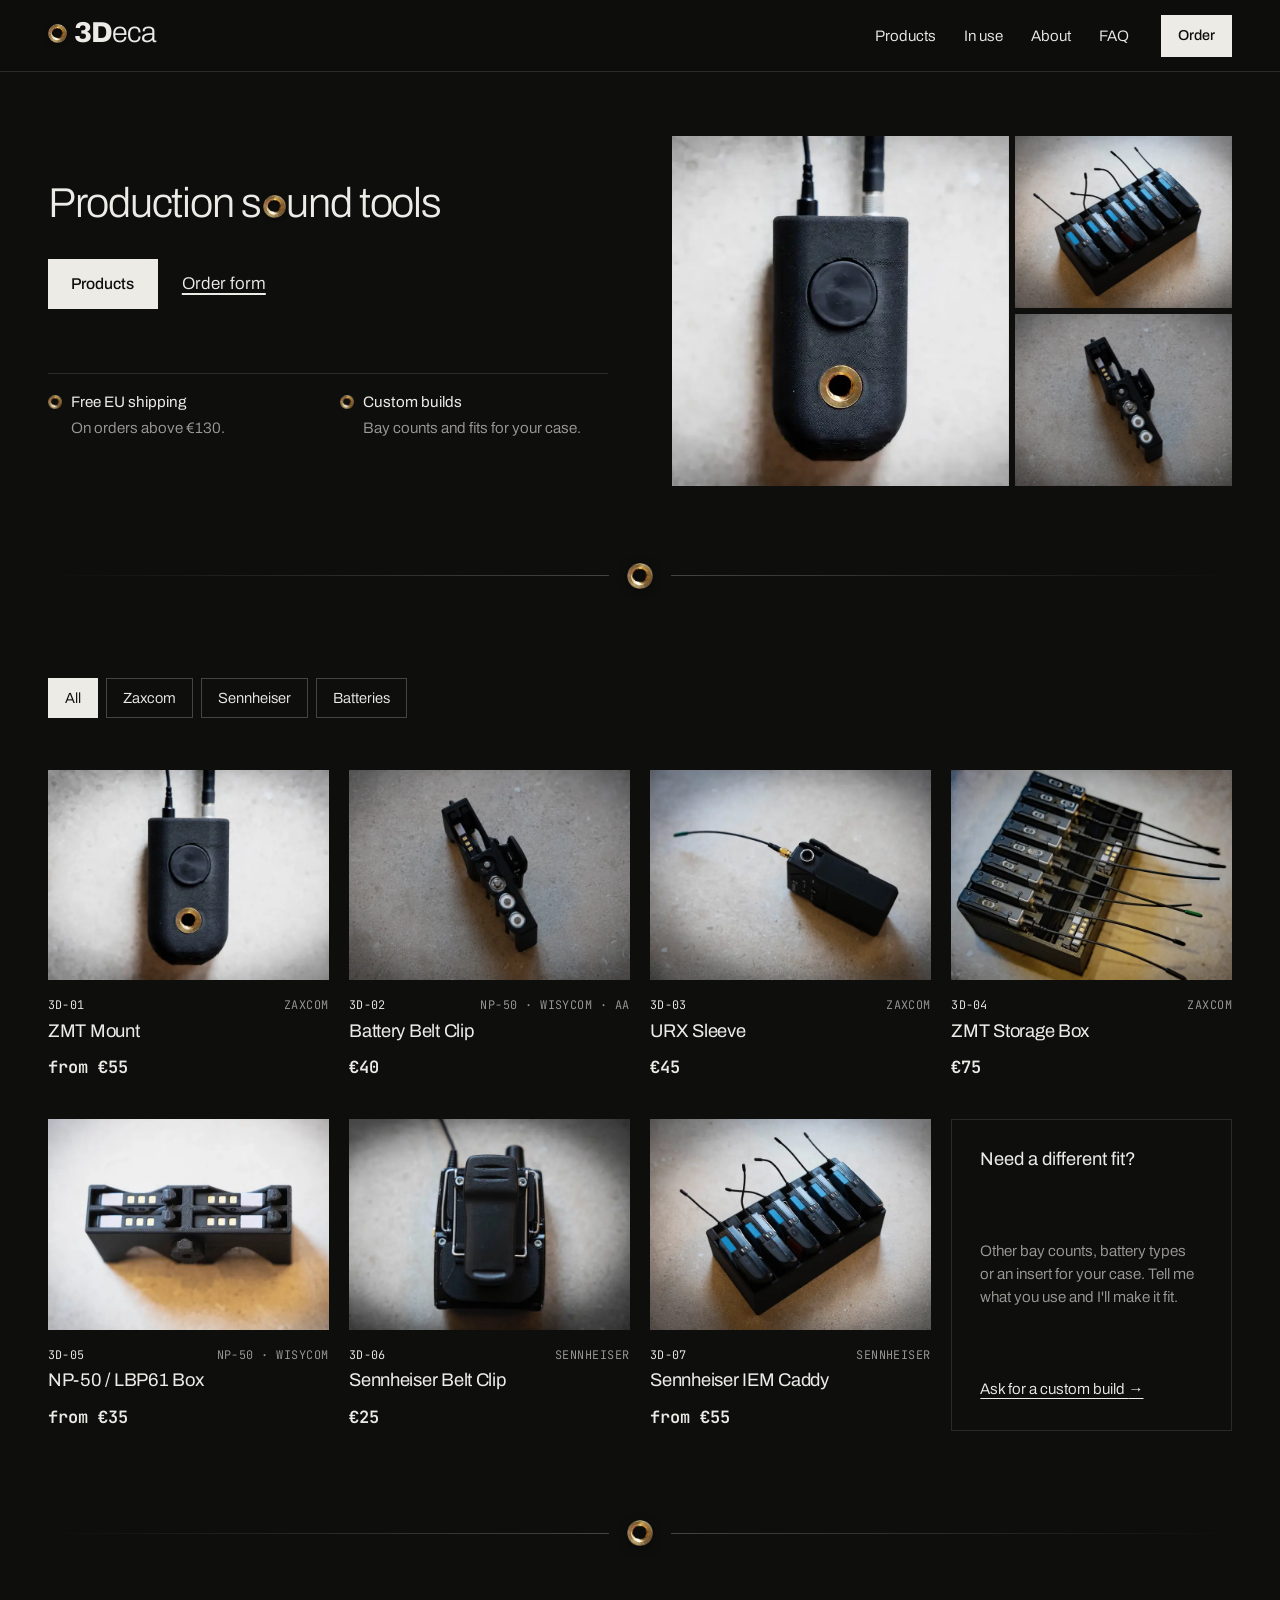
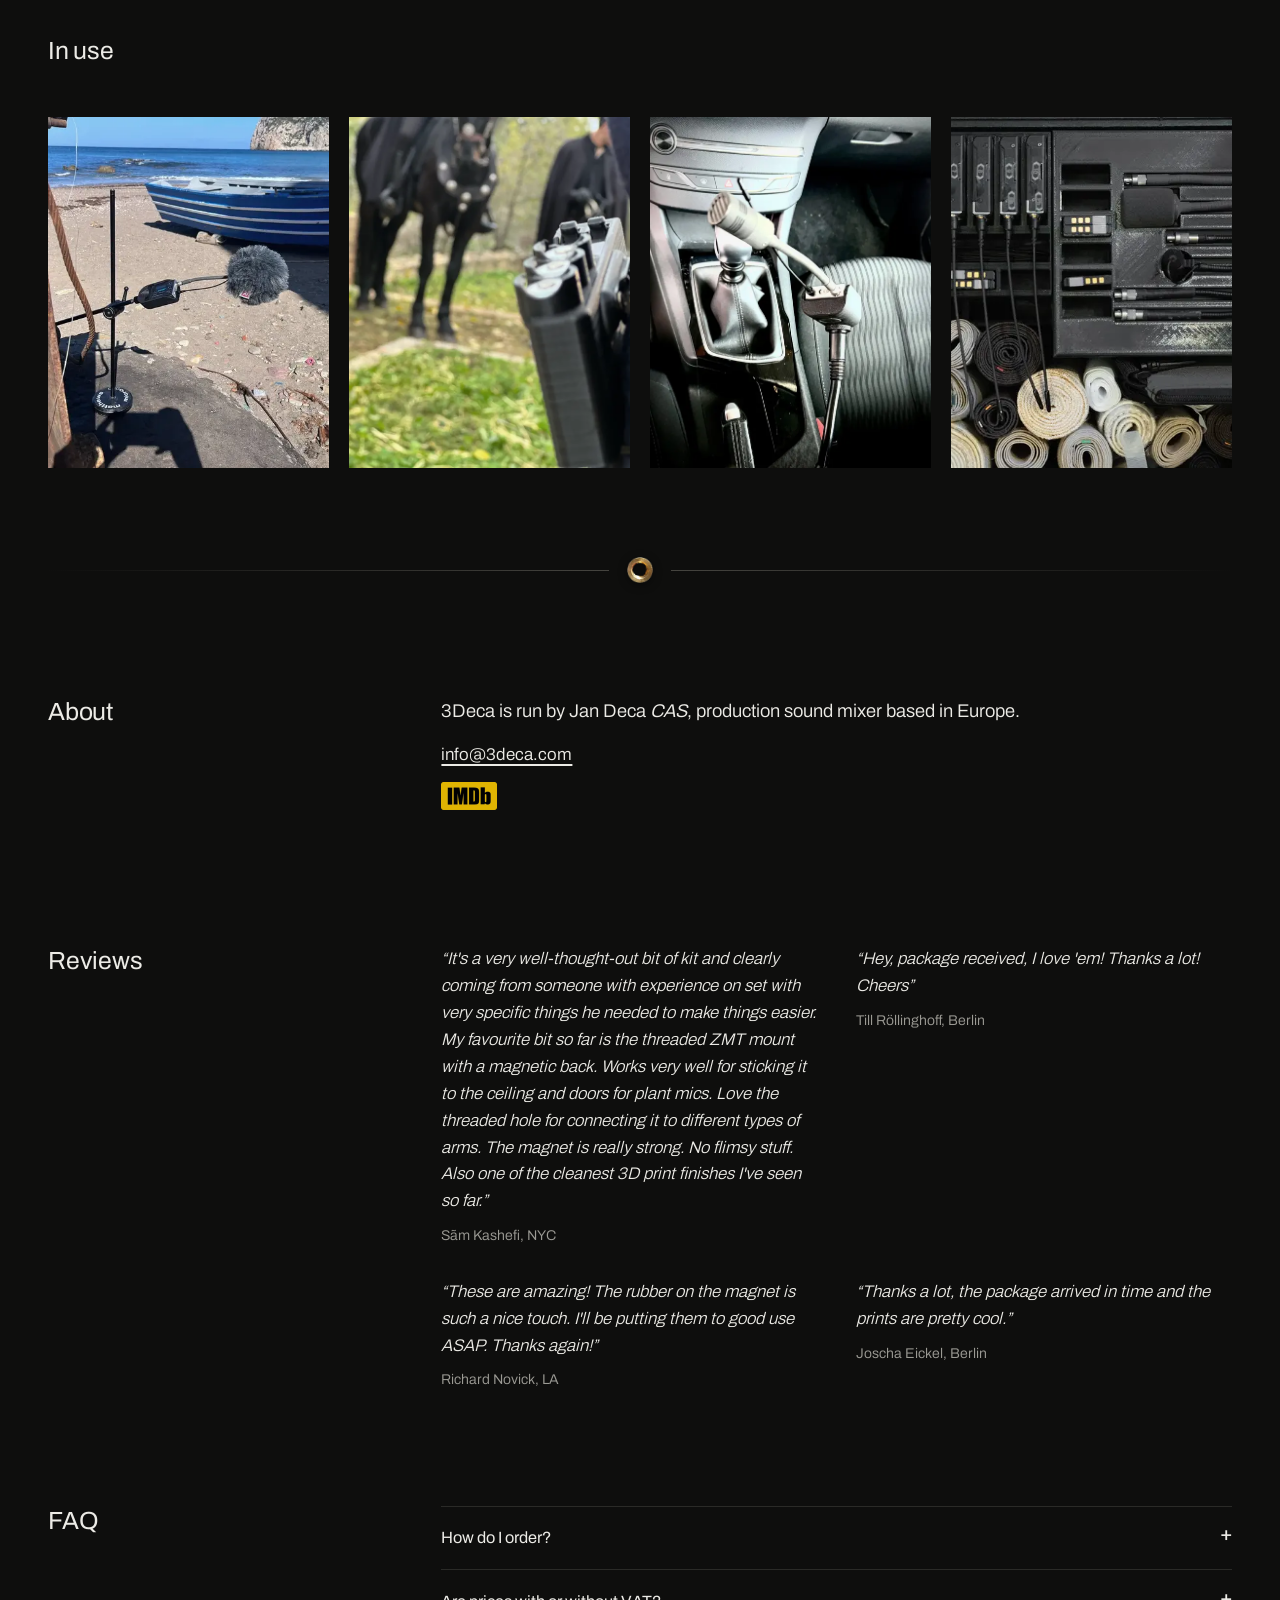
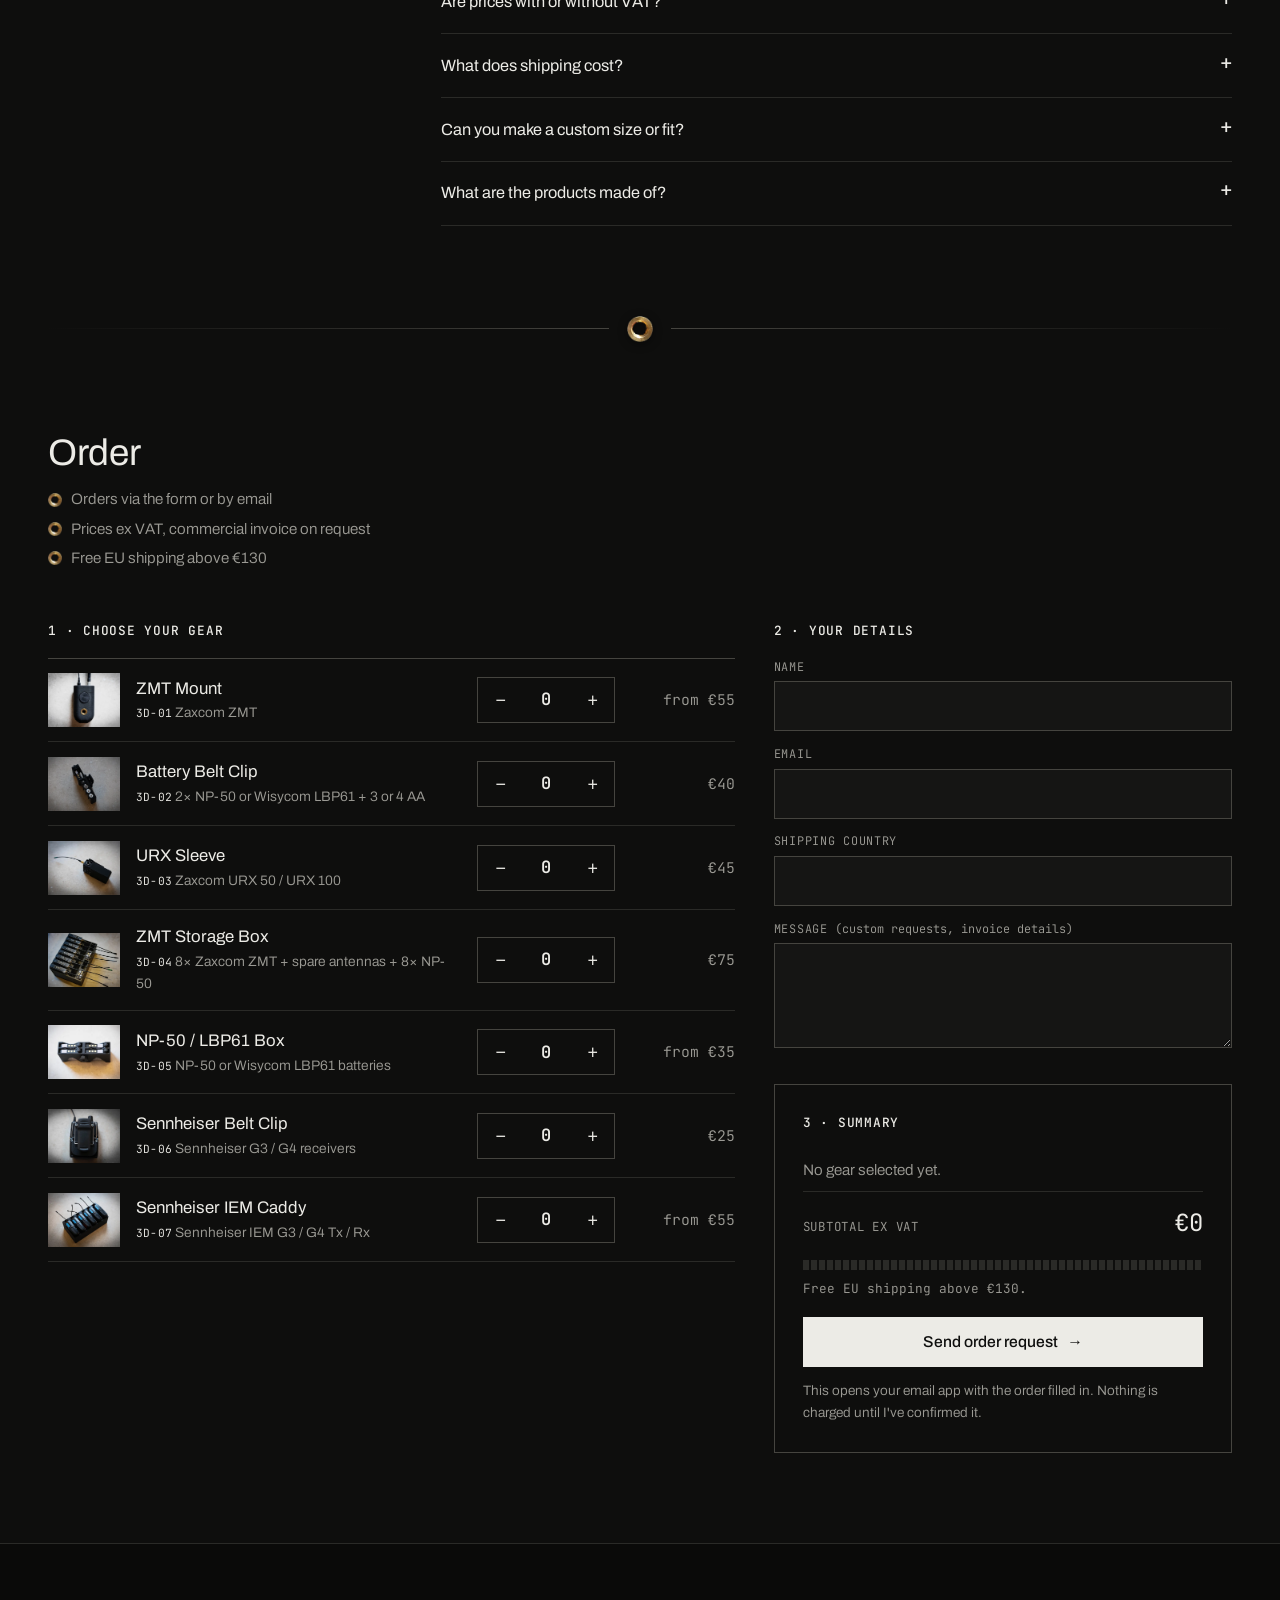
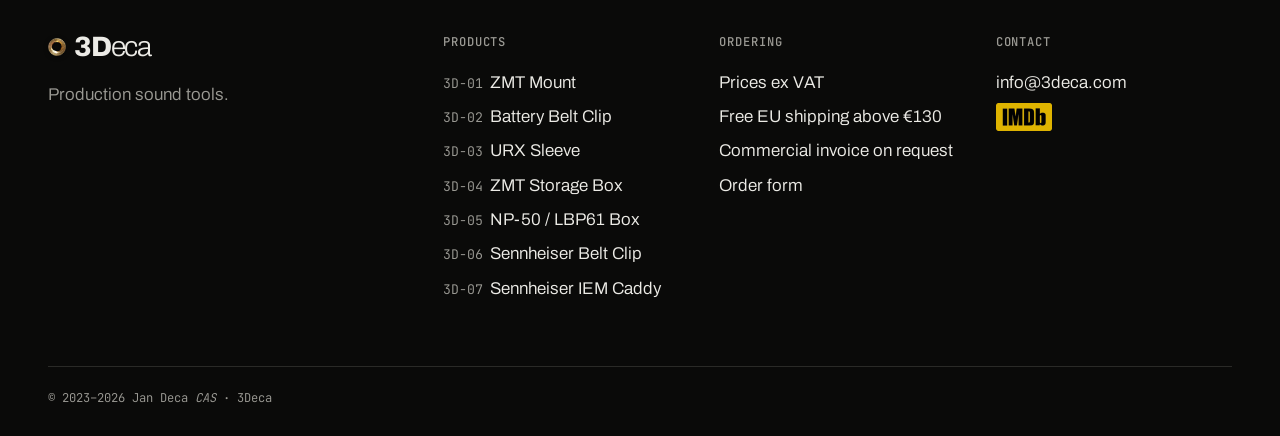
==== commit e221203a: "Tagline: 'Production sound tools' everywhere Co-Authored-By: Claude Opus 5.5 <noreply@anthropic.com>" ====
--- a/public/index.html
+++ b/public/index.html
@@ -3,15 +3,15 @@
 <head>
 <meta charset="utf-8">
 <meta name="viewport" content="width=device-width, initial-scale=1">
-<title>3Deca · Tools for production sound</title>
-<meta name="description" content="Tools for production sound: mounts, belt clips and storage for Zaxcom, Sennheiser and Wisycom wireless systems.">
+<title>3Deca · Production sound tools</title>
+<meta name="description" content="Production sound tools: mounts, belt clips and storage for Zaxcom, Sennheiser and Wisycom wireless systems.">
 <link rel="canonical" href="https://www.3deca.com/">
 <meta name="theme-color" content="#0e0e0d">
 <meta name="color-scheme" content="dark">
 <meta property="og:type" content="website">
 <meta property="og:site_name" content="3Deca">
-<meta property="og:title" content="3Deca · Tools for production sound">
-<meta property="og:description" content="Tools for production sound: mounts, belt clips and storage for Zaxcom, Sennheiser and Wisycom wireless systems.">
+<meta property="og:title" content="3Deca · Production sound tools">
+<meta property="og:description" content="Production sound tools: mounts, belt clips and storage for Zaxcom, Sennheiser and Wisycom wireless systems.">
 <meta property="og:url" content="https://www.3deca.com/">
 <meta property="og:image" content="https://www.3deca.com/img/og-image.jpg">
 <meta name="twitter:card" content="summary_large_image">
@@ -21,7 +21,7 @@
 <link rel="stylesheet" href="css/style.css?v=c3b54496">
 <script>document.documentElement.classList.add("js")</script>
 <script src="js/main.js?v=a9801aa4" defer></script>
-<script type="application/ld+json">{"@context": "https://schema.org", "@type": "Organization", "name": "3Deca", "url": "https://www.3deca.com", "email": "info@3deca.com", "founder": {"@type": "Person", "name": "Jan Deca CAS", "sameAs": "https://www.imdb.me/jandeca"}, "description": "Tools for production sound: mounts, belt clips and storage for Zaxcom, Sennheiser and Wisycom wireless systems."}</script>
+<script type="application/ld+json">{"@context": "https://schema.org", "@type": "Organization", "name": "3Deca", "url": "https://www.3deca.com", "email": "info@3deca.com", "founder": {"@type": "Person", "name": "Jan Deca CAS", "sameAs": "https://www.imdb.me/jandeca"}, "description": "Production sound tools: mounts, belt clips and storage for Zaxcom, Sennheiser and Wisycom wireless systems."}</script>
 </head>
 <body class="page-home">
 <a class="skip-link" href="#main">Skip to content</a>
@@ -43,7 +43,7 @@
   <section class="hero" aria-labelledby="hero-title">
     <div class="container hero-grid">
       <div class="hero-text">
-        <h1 id="hero-title" class="hero-title">Tools for production s<span class="o-ring">o</span>und</h1>
+        <h1 id="hero-title" class="hero-title">Production s<span class="o-ring">o</span>und tools</h1>
         <div class="hero-actions">
           <a class="btn btn-ink" href="#products">Products</a>
           <a class="text-link" href="#order">Order form</a>
@@ -395,7 +395,7 @@
     <div class="footer-grid">
       <div class="footer-brand">
         <a class="footer-mark" href="./" aria-label="3Deca, home"><span class="wm" aria-hidden="true"><span class="wm-mark"></span><span class="wm-3d">3D</span><span class="wm-eca">eca</span></span></a>
-        <p>Tools for production sound.</p>
+        <p>Production sound tools.</p>
       </div>
       <div>
         <h2 class="footer-h">Products</h2>
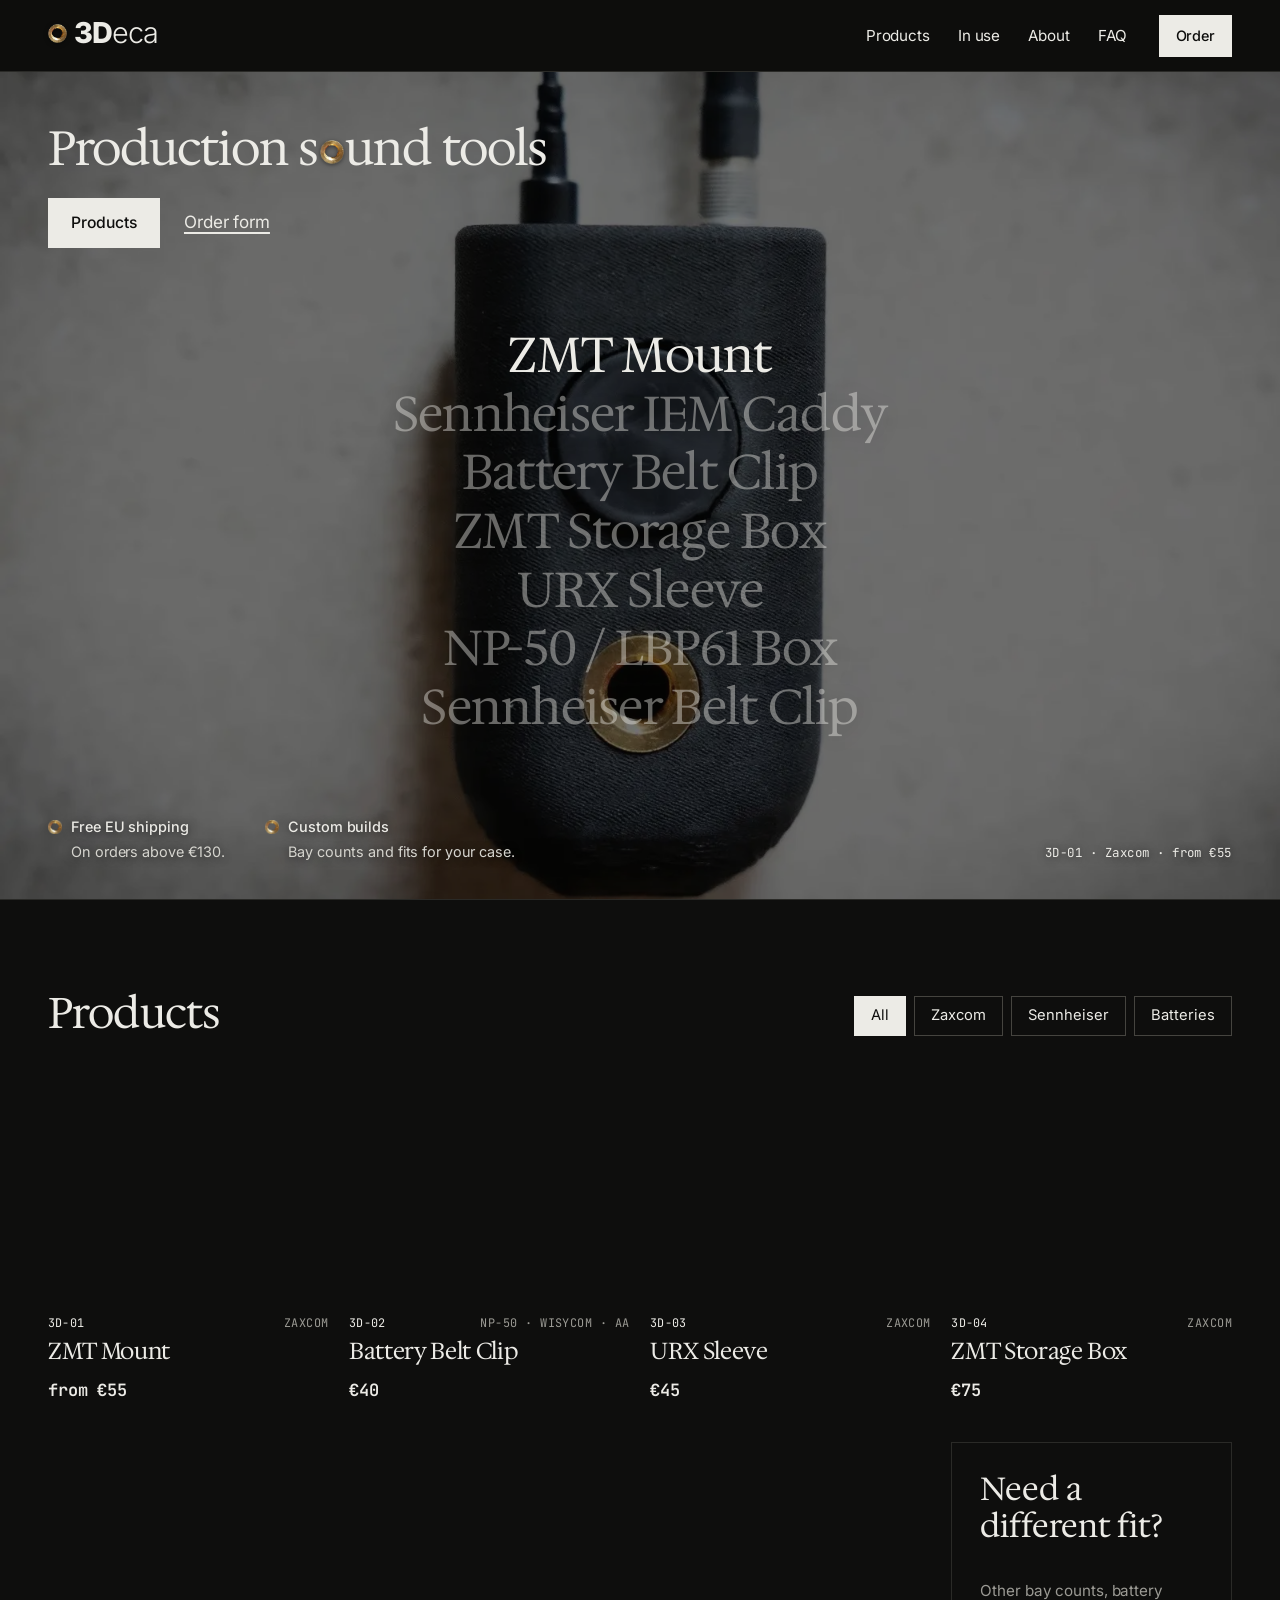
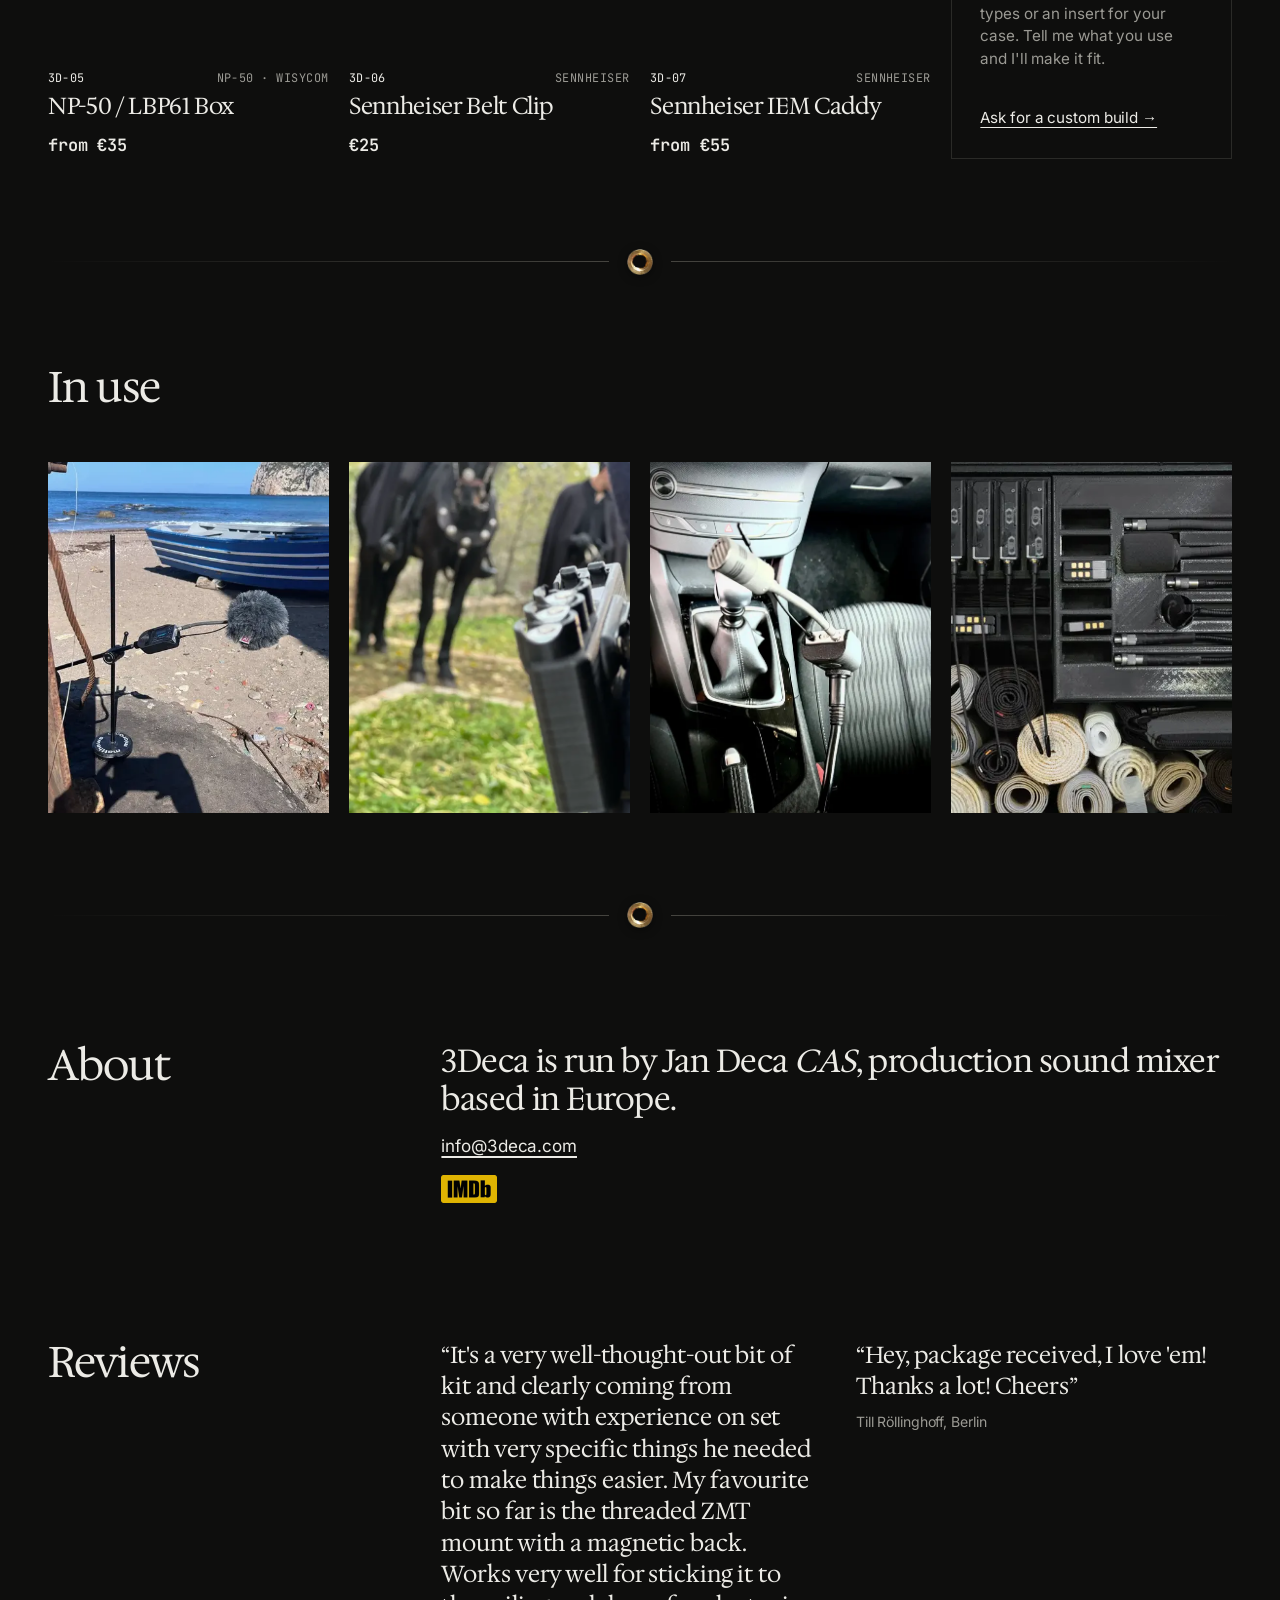
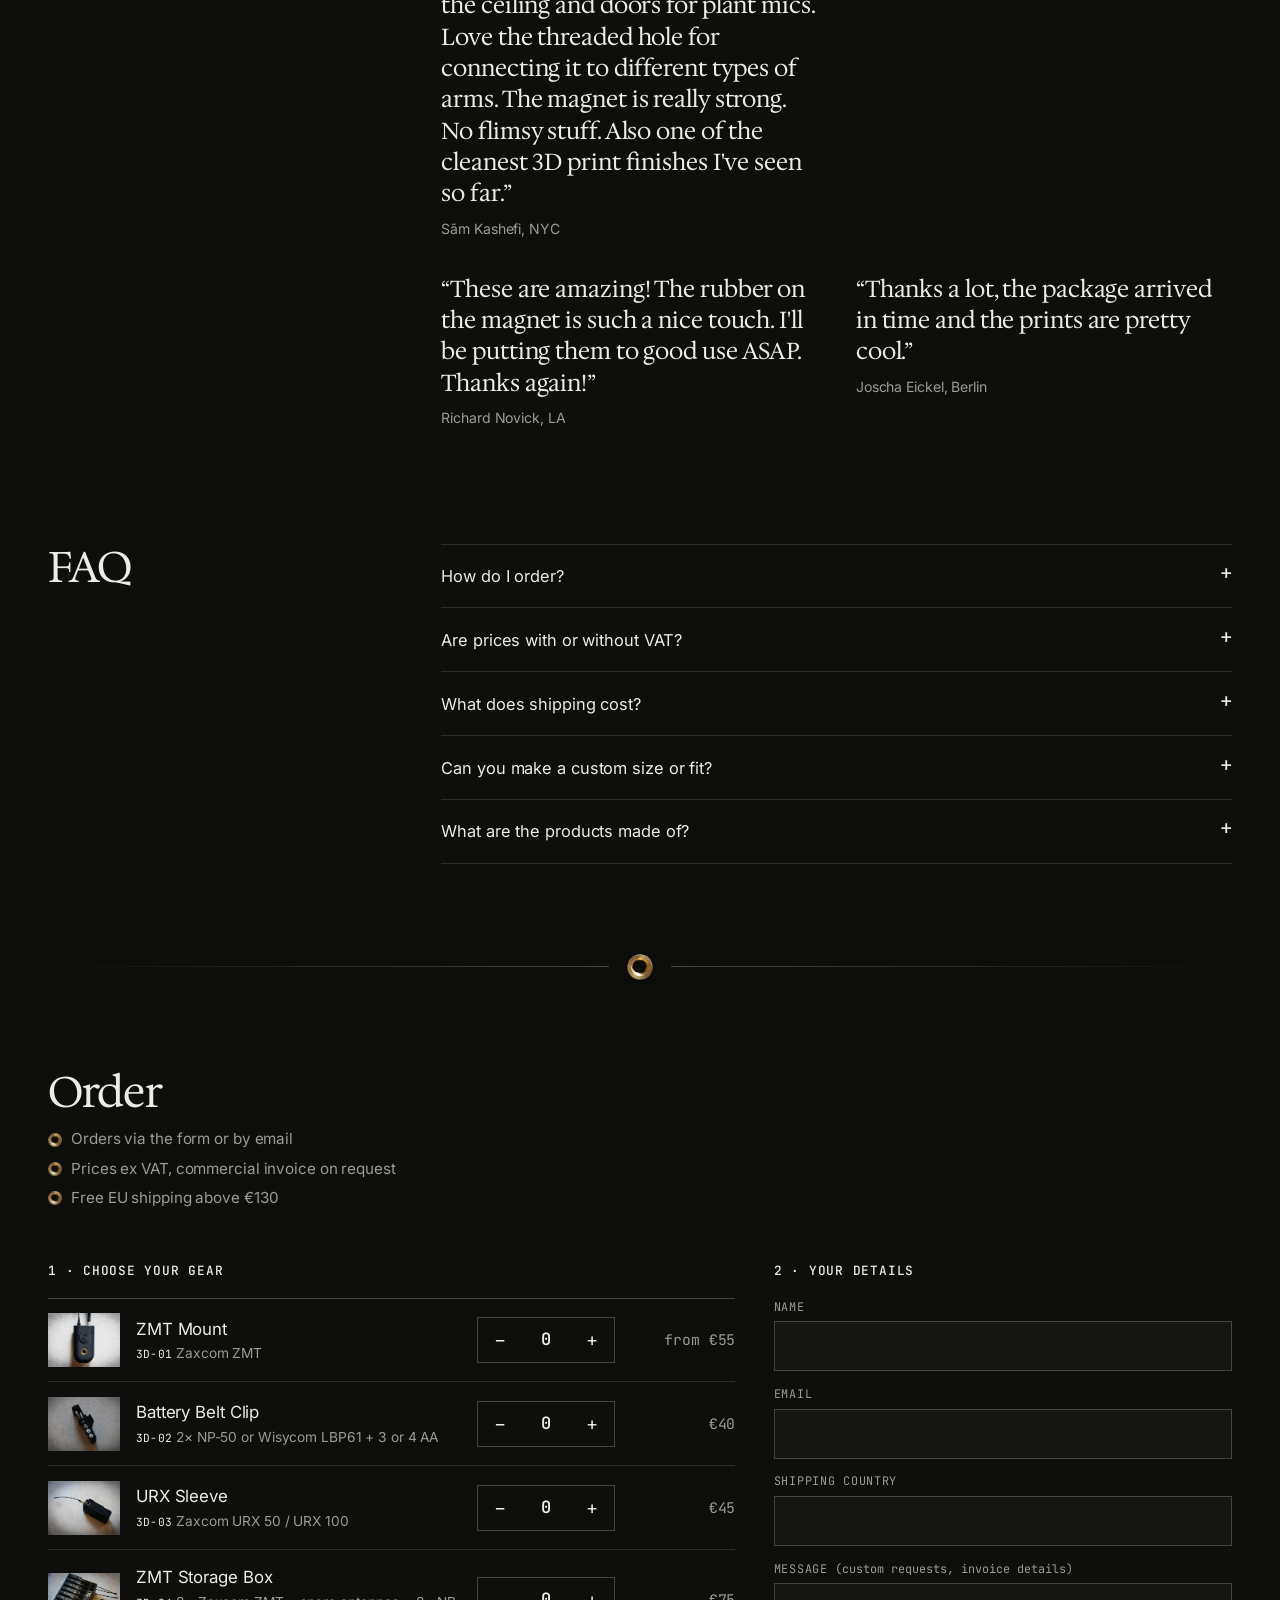
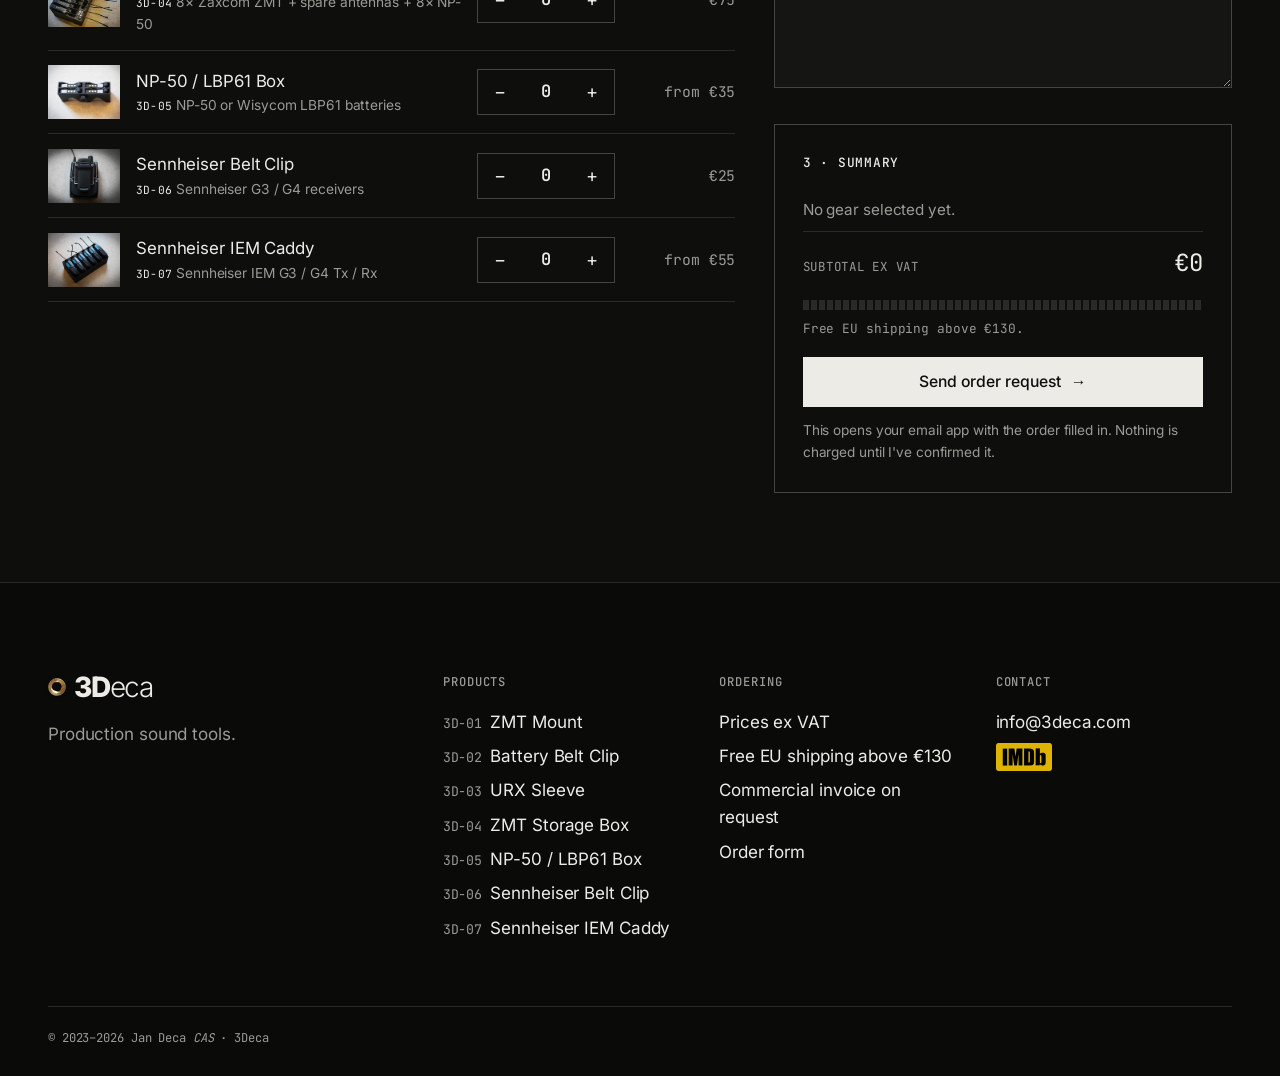
==== commit 9da0ff1b: "Homepage: full-bleed product hero with serif list, Inter + Hedvig Letters Serif Hovering or focusing" ====
--- a/public/index.html
+++ b/public/index.html
@@ -17,10 +17,11 @@
 <meta name="twitter:card" content="summary_large_image">
 <link rel="icon" href="favicon.svg" type="image/svg+xml">
 <link rel="apple-touch-icon" href="apple-touch-icon.png">
-<link rel="preload" href="fonts/archivo-var.woff2" as="font" type="font/woff2" crossorigin>
-<link rel="stylesheet" href="css/style.css?v=c3b54496">
+<link rel="preload" href="fonts/inter-var.woff2" as="font" type="font/woff2" crossorigin>
+<link rel="preload" href="fonts/hedvig-letters-serif-400.woff2" as="font" type="font/woff2" crossorigin>
+<link rel="stylesheet" href="css/style.css?v=d60f2528">
 <script>document.documentElement.classList.add("js")</script>
-<script src="js/main.js?v=a9801aa4" defer></script>
+<script src="js/main.js?v=865bee1d" defer></script>
 <script type="application/ld+json">{"@context": "https://schema.org", "@type": "Organization", "name": "3Deca", "url": "https://www.3deca.com", "email": "info@3deca.com", "founder": {"@type": "Person", "name": "Jan Deca CAS", "sameAs": "https://www.imdb.me/jandeca"}, "description": "Production sound tools: mounts, belt clips and storage for Zaxcom, Sennheiser and Wisycom wireless systems."}</script>
 </head>
 <body class="page-home">
@@ -40,36 +41,31 @@
   </div>
 </header>
 <main id="main">
-  <section class="hero" aria-labelledby="hero-title">
-    <div class="container hero-grid">
+  <section class="hero" aria-labelledby="hero-title" data-hero>
+    <div class="hero-stage" aria-hidden="true"><img class="stage-photo is-on" data-hero-photo="zmt-mount" src="img/zmt-mount/c-1600.webp" srcset="img/zmt-mount/c-720.webp 720w, img/zmt-mount/c-1600.webp 1600w" sizes="100vw" width="1600" height="1200" alt="" fetchpriority="high" decoding="async"><img class="stage-photo" data-hero-photo="sennheiser-caddy" src="img/sennheiser-caddy/c-1600.webp" srcset="img/sennheiser-caddy/c-720.webp 720w, img/sennheiser-caddy/c-1600.webp 1600w" sizes="100vw" width="1600" height="1200" alt="" loading="lazy" decoding="async"><img class="stage-photo" data-hero-photo="batterybeltclip" src="img/batterybeltclip/c-1600.webp" srcset="img/batterybeltclip/c-720.webp 720w, img/batterybeltclip/c-1600.webp 1600w" sizes="100vw" width="1600" height="1200" alt="" loading="lazy" decoding="async"><img class="stage-photo" data-hero-photo="zmtstoragebox" src="img/zmtstoragebox/c-1600.webp" srcset="img/zmtstoragebox/c-720.webp 720w, img/zmtstoragebox/c-1600.webp 1600w" sizes="100vw" width="1600" height="1200" alt="" loading="lazy" decoding="async"><img class="stage-photo" data-hero-photo="urxbeltclip" src="img/urxbeltclip/c-1600.webp" srcset="img/urxbeltclip/c-720.webp 720w, img/urxbeltclip/c-1600.webp 1600w" sizes="100vw" width="1600" height="1200" alt="" loading="lazy" decoding="async"><img class="stage-photo" data-hero-photo="np50box" src="img/np50box/c-1600.webp" srcset="img/np50box/c-720.webp 720w, img/np50box/c-1600.webp 1600w" sizes="100vw" width="1600" height="1200" alt="" loading="lazy" decoding="async"><img class="stage-photo" data-hero-photo="sennheiserbeltclip" src="img/sennheiserbeltclip/c-1600.webp" srcset="img/sennheiserbeltclip/c-720.webp 720w, img/sennheiserbeltclip/c-1600.webp 1600w" sizes="100vw" width="1600" height="1200" alt="" loading="lazy" decoding="async"></div>
+    <div class="hero-shade" aria-hidden="true"></div>
+    <div class="container hero-top">
       <div class="hero-text">
         <h1 id="hero-title" class="hero-title">Production s<span class="o-ring">o</span>und tools</h1>
         <div class="hero-actions">
           <a class="btn btn-ink" href="#products">Products</a>
           <a class="text-link" href="#order">Order form</a>
         </div>
-        <ul class="facts" role="list"><li class="fact"><span class="fact-title">Free EU shipping</span><span class="fact-text">On orders above €130.</span></li><li class="fact"><span class="fact-title">Custom builds</span><span class="fact-text">Bay counts and fits for your case.</span></li></ul>
-      </div>
-      <figure class="hero-media" data-collage='[{&quot;href&quot;: &quot;zmt-mount/&quot;, &quot;name&quot;: &quot;ZMT Mount&quot;, &quot;code&quot;: &quot;3D-01&quot;, &quot;src&quot;: &quot;img/zmt-mount/c-720.webp&quot;, &quot;srcset&quot;: &quot;img/zmt-mount/c-720.webp 720w, img/zmt-mount/c-1600.webp 1600w&quot;}, {&quot;href&quot;: &quot;sennheiser-caddy/&quot;, &quot;name&quot;: &quot;Sennheiser IEM Caddy&quot;, &quot;code&quot;: &quot;3D-07&quot;, &quot;src&quot;: &quot;img/sennheiser-caddy/c-720.webp&quot;, &quot;srcset&quot;: &quot;img/sennheiser-caddy/c-720.webp 720w, img/sennheiser-caddy/c-1600.webp 1600w&quot;}, {&quot;href&quot;: &quot;batterybeltclip/&quot;, &quot;name&quot;: &quot;Battery Belt Clip&quot;, &quot;code&quot;: &quot;3D-02&quot;, &quot;src&quot;: &quot;img/batterybeltclip/c-720.webp&quot;, &quot;srcset&quot;: &quot;img/batterybeltclip/c-720.webp 720w, img/batterybeltclip/c-1600.webp 1600w&quot;}, {&quot;href&quot;: &quot;zmtstoragebox/&quot;, &quot;name&quot;: &quot;ZMT Storage Box&quot;, &quot;code&quot;: &quot;3D-04&quot;, &quot;src&quot;: &quot;img/zmtstoragebox/c-720.webp&quot;, &quot;srcset&quot;: &quot;img/zmtstoragebox/c-720.webp 720w, img/zmtstoragebox/c-1600.webp 1600w&quot;}, {&quot;href&quot;: &quot;urxbeltclip/&quot;, &quot;name&quot;: &quot;URX Sleeve&quot;, &quot;code&quot;: &quot;3D-03&quot;, &quot;src&quot;: &quot;img/urxbeltclip/c-720.webp&quot;, &quot;srcset&quot;: &quot;img/urxbeltclip/c-720.webp 720w, img/urxbeltclip/c-1600.webp 1600w&quot;}, {&quot;href&quot;: &quot;np50box/&quot;, &quot;name&quot;: &quot;NP-50 / LBP61 Box&quot;, &quot;code&quot;: &quot;3D-05&quot;, &quot;src&quot;: &quot;img/np50box/c-720.webp&quot;, &quot;srcset&quot;: &quot;img/np50box/c-720.webp 720w, img/np50box/c-1600.webp 1600w&quot;}, {&quot;href&quot;: &quot;sennheiserbeltclip/&quot;, &quot;name&quot;: &quot;Sennheiser Belt Clip&quot;, &quot;code&quot;: &quot;3D-06&quot;, &quot;src&quot;: &quot;img/sennheiserbeltclip/c-720.webp&quot;, &quot;srcset&quot;: &quot;img/sennheiserbeltclip/c-720.webp 720w, img/sennheiserbeltclip/c-1600.webp 1600w&quot;}]'>
-        <ul class="collage" role="list"><li class="tile tile-0"><a class="tile-link" href="zmt-mount/" aria-label="ZMT Mount" data-tile>
-            <img class="tile-img is-on" src="img/zmt-mount/c-720.webp" srcset="img/zmt-mount/c-720.webp 720w, img/zmt-mount/c-1600.webp 1600w" sizes="(min-width: 1000px) 30vw, 60vw" width="720" height="540" alt="" fetchpriority="high" decoding="async">
-            <span class="tile-code" aria-hidden="true">3D-01</span>
-          </a></li><li class="tile tile-1"><a class="tile-link" href="sennheiser-caddy/" aria-label="Sennheiser IEM Caddy" data-tile>
-            <img class="tile-img is-on" src="img/sennheiser-caddy/c-720.webp" srcset="img/sennheiser-caddy/c-720.webp 720w, img/sennheiser-caddy/c-1600.webp 1600w" sizes="(min-width: 1000px) 18vw, 40vw" width="720" height="540" alt=""  decoding="async">
-            <span class="tile-code" aria-hidden="true">3D-07</span>
-          </a></li><li class="tile tile-2"><a class="tile-link" href="batterybeltclip/" aria-label="Battery Belt Clip" data-tile>
-            <img class="tile-img is-on" src="img/batterybeltclip/c-720.webp" srcset="img/batterybeltclip/c-720.webp 720w, img/batterybeltclip/c-1600.webp 1600w" sizes="(min-width: 1000px) 18vw, 40vw" width="720" height="540" alt=""  decoding="async">
-            <span class="tile-code" aria-hidden="true">3D-02</span>
-          </a></li></ul>
-      </figure>
-    </div>
-  </section>
-
-  <div class="container"><div class="rule" aria-hidden="true"><span class="rule-ring"></span></div></div>
+      </div>
+    </div>
+    <nav class="hero-nav" aria-label="Products">
+      <ul class="hero-list" role="list"><li><a class="hero-item is-on" href="zmt-mount/" data-hero-item="zmt-mount" data-hero-meta="3D-01 · Zaxcom · from €55">ZMT Mount</a></li><li><a class="hero-item" href="sennheiser-caddy/" data-hero-item="sennheiser-caddy" data-hero-meta="3D-07 · Sennheiser · from €55">Sennheiser IEM Caddy</a></li><li><a class="hero-item" href="batterybeltclip/" data-hero-item="batterybeltclip" data-hero-meta="3D-02 · NP-50 · Wisycom · AA · €40">Battery Belt Clip</a></li><li><a class="hero-item" href="zmtstoragebox/" data-hero-item="zmtstoragebox" data-hero-meta="3D-04 · Zaxcom · €75">ZMT Storage Box</a></li><li><a class="hero-item" href="urxbeltclip/" data-hero-item="urxbeltclip" data-hero-meta="3D-03 · Zaxcom · €45">URX Sleeve</a></li><li><a class="hero-item" href="np50box/" data-hero-item="np50box" data-hero-meta="3D-05 · NP-50 · Wisycom · from €35">NP-50 / LBP61 Box</a></li><li><a class="hero-item" href="sennheiserbeltclip/" data-hero-item="sennheiserbeltclip" data-hero-meta="3D-06 · Sennheiser · €25">Sennheiser Belt Clip</a></li></ul>
+    </nav>
+    <div class="container hero-bottom">
+      <ul class="facts" role="list"><li class="fact"><span class="fact-title">Free EU shipping</span><span class="fact-text">On orders above €130.</span></li><li class="fact"><span class="fact-title">Custom builds</span><span class="fact-text">Bay counts and fits for your case.</span></li></ul>
+      <p class="hero-meta" data-hero-meta-out aria-hidden="true">3D-01 · Zaxcom · from €55</p>
+    </div>
+  </section>
+
   <section class="section shop" id="products" aria-labelledby="shop-title">
     <div class="container">
       <div class="section-bar">
-        <h2 id="shop-title" class="sr-only">Products</h2>
+        <h2 id="shop-title" class="section-title section-title-lg">Products</h2>
         <div class="filters" role="group" aria-label="Filter by system"><button type="button" class="chip" aria-pressed="true" data-filter="all">All</button><button type="button" class="chip" aria-pressed="false" data-filter="Zaxcom">Zaxcom</button><button type="button" class="chip" aria-pressed="false" data-filter="Sennheiser">Sennheiser</button><button type="button" class="chip" aria-pressed="false" data-filter="Batteries">Batteries</button></div>
       </div>
       <p class="sr-only" aria-live="polite" data-filter-status></p>
--- a/public/css/style.css
+++ b/public/css/style.css
@@ -1,13 +1,25 @@
 /* 3Deca — site styles
    Dark, minimal product catalogue: warm near-black page, light grotesk type,
    products lit from above. Studio shots fade into the page colour (#0e0e0d).
-   Fonts: Archivo + JetBrains Mono, self-hosted (SIL OFL). */
+   Fonts: Inter + Hedvig Letters Serif + JetBrains Mono, self-hosted (SIL OFL). */
 
 @font-face {
   font-family: "Archivo";
   src: url("../fonts/archivo-var.woff2") format("woff2-variations"), url("../fonts/archivo-var.woff2") format("woff2");
   font-weight: 100 900;
   font-stretch: 62% 125%;
+  font-display: swap;
+}
+@font-face {
+  font-family: "Inter";
+  src: url("../fonts/inter-var.woff2") format("woff2-variations"), url("../fonts/inter-var.woff2") format("woff2");
+  font-weight: 100 900;
+  font-display: swap;
+}
+@font-face {
+  font-family: "Hedvig Letters Serif";
+  src: url("../fonts/hedvig-letters-serif-400.woff2") format("woff2");
+  font-weight: 400;
   font-display: swap;
 }
 @font-face {
@@ -32,7 +44,9 @@
   --on-dark: #ecebe6;
   --on-dark-2: #9b9a94;
 
-  --font: "Archivo", "Helvetica Neue", Helvetica, Arial, sans-serif;
+  --font: "Inter", "Helvetica Neue", Helvetica, Arial, sans-serif;
+  --serif: "Hedvig Letters Serif", Georgia, "Times New Roman", serif;
+  --ease-out: cubic-bezier(0.22, 1, 0.36, 1);
   --mono: "JetBrains Mono", ui-monospace, "SFMono-Regular", Menlo, Consolas, monospace;
 
   --gutter: clamp(16px, 4vw, 48px);
@@ -59,7 +73,7 @@
 button, input, select, textarea { font: inherit; color: inherit; }
 h1, h2, h3 { margin: 0; }
 ::selection { background: var(--ink); color: var(--bg); }
-body { font-weight: 350; }
+body { font-weight: 400; letter-spacing: -0.006em; }
 :focus-visible { outline: 2px solid var(--ink); outline-offset: 3px; }
 [hidden] { display: none !important; }
 
@@ -76,8 +90,8 @@
   font-family: var(--mono); font-size: 0.78rem; letter-spacing: 0.08em; text-transform: uppercase; color: var(--ink-2);
 }
 .section-title {
-  font-weight: 400; font-size: clamp(1.3rem, 1.15rem + 0.5vw, 1.6rem);
-  line-height: 1.2; letter-spacing: -0.01em; text-wrap: balance;
+  font-family: var(--serif); font-weight: 400; font-size: clamp(1.9rem, 1.4rem + 1.6vw, 2.8rem);
+  line-height: 1.08; letter-spacing: -0.02em; text-wrap: balance;
 }
 .count { margin-left: 0.6rem; font-family: var(--mono); font-size: 0.8rem; font-weight: 400; letter-spacing: 0; color: var(--ink-2); }
 .section-lead { max-width: 46ch; margin: 0; color: var(--ink-2); font-size: 1.08rem; }
@@ -129,38 +143,39 @@
   .site-nav { position: fixed; inset: var(--header-h) 0 auto; z-index: 49; background: var(--bg); border-bottom: 1px solid var(--line); padding: 8px var(--gutter) 24px; display: none; }
   .site-nav.is-open { display: block; }
   .site-nav ul { flex-direction: column; gap: 0; }
-  .site-nav a { display: block; font-size: 1.6rem; font-weight: 600; letter-spacing: -0.02em; padding: 0.7rem 0; border-bottom: 1px solid var(--line); background: none; }
+  .site-nav a { display: block; font-family: var(--serif); font-size: 1.8rem; font-weight: 400; letter-spacing: -0.02em; padding: 0.7rem 0; border-bottom: 1px solid var(--line); background: none; }
   html:not(.js) .site-nav { display: block; position: static; padding: 0; border: 0; }
   html:not(.js) .site-nav ul { flex-direction: row; gap: 1rem; }
   html:not(.js) .site-nav a { font-size: 0.9rem; border: 0; }
 }
 
-/* ---------- hero ---------- */
-.hero { padding-block: clamp(32px, 5vw, 72px) clamp(48px, 6vw, 88px); }
-.hero-grid { display: grid; gap: clamp(32px, 5vw, 80px); align-items: center; }
-@media (min-width: 1000px) { .hero-grid { grid-template-columns: 1fr 1fr; } }
-.hero-title { font-weight: 300; font-size: clamp(1.8rem, 1.25rem + 1.7vw, 2.75rem); line-height: 1.08; letter-spacing: -0.03em; margin-bottom: 2rem; text-wrap: balance; }
-/* the ring sits on the baseline at x-height, like the letter it replaces (Archivo: o is 0.55em tall, baseline 0.87em from the top of a 1.08 line) */
-.o-ring { position: relative; display: inline-block; width: 0.6em; color: transparent; }
-.o-ring::before { content: ""; position: absolute; left: 50%; top: 0.325em; width: 0.562em; height: 0.562em; margin-left: -0.268em; background: var(--ring) center / contain no-repeat; filter: drop-shadow(0 1px 2px rgba(0, 0, 0, 0.5)); }
+/* ---------- hero ----------
+   Full-bleed product photo behind a large serif list of the range.
+   Hovering or focusing a name crossfades to that product's photo. */
+.hero { position: relative; isolation: isolate; min-height: calc(100svh - var(--header-h)); display: grid; grid-template-rows: auto 1fr auto; overflow: hidden; border-bottom: 1px solid var(--line); }
+.hero-stage { position: absolute; inset: 0; z-index: -2; background: var(--photo); }
+.stage-photo { position: absolute; inset: 0; width: 100%; height: 100%; object-fit: cover; opacity: 0; transform: scale(1.04); transition: opacity 0.9s var(--ease-out), transform 6s var(--ease-out); }
+.stage-photo.is-on { opacity: 1; transform: scale(1); }
+.hero-shade { position: absolute; inset: 0; z-index: -1; background: rgba(8, 8, 7, 0.55); }
+.hero-top { padding-block: clamp(28px, 4vw, 56px) 0; }
+.hero-title { font-family: var(--serif); font-weight: 400; font-size: clamp(2rem, 1.4rem + 2vw, 3.1rem); line-height: 1.05; letter-spacing: -0.02em; margin-bottom: 1.5rem; text-wrap: balance; }
+.hero-actions { display: flex; flex-wrap: wrap; align-items: center; gap: 1.5rem; }
+.hero-nav { align-self: center; padding: clamp(24px, 3vw, 40px) var(--gutter); }
+.hero-list { list-style: none; margin: 0; padding: 0; display: flex; flex-direction: column; align-items: center; text-align: center; }
+.hero-item { display: inline-block; padding: 0.04em 0.3em; font-family: var(--serif); font-size: clamp(1.9rem, 0.9rem + 2.7vw, 3.3rem); line-height: 1.12; letter-spacing: -0.015em; text-decoration: none; color: var(--ink); opacity: 0.42; transition: opacity 0.45s var(--ease-out); text-shadow: 0 2px 24px rgba(0, 0, 0, 0.35); }
+.hero-item.is-on, .hero-item:hover, .hero-item:focus-visible { opacity: 1; }
+.hero-bottom { display: flex; flex-wrap: wrap; justify-content: space-between; align-items: flex-end; gap: 1rem 2rem; padding-bottom: clamp(20px, 3vw, 36px); }
+.hero-meta { margin: 0; font-family: var(--mono); font-size: 0.78rem; letter-spacing: 0.04em; color: var(--ink); text-shadow: 0 1px 8px rgba(0, 0, 0, 0.6); }
+/* the ring sits on the baseline at x-height, like the letter it replaces */
+.o-ring { position: relative; display: inline-block; width: 0.56em; color: transparent; }
+.o-ring::before { content: ""; position: absolute; left: 50%; top: 0.36em; width: 0.5em; height: 0.5em; margin-left: -0.25em; background: var(--ring) center / contain no-repeat; filter: drop-shadow(0 1px 2px rgba(0, 0, 0, 0.5)); }
 .o-ring::selection { color: var(--bg); }
-.hero-lead { max-width: 42ch; font-size: clamp(1.02rem, 0.98rem + 0.2vw, 1.15rem); line-height: 1.55; color: var(--ink-2); margin: 0 0 2rem; }
-.hero-actions { display: flex; flex-wrap: wrap; align-items: center; gap: 1.5rem; }
-.hero-media { position: relative; margin: 0; width: 100%; max-width: 600px; justify-self: end; --gap: 6px; }
-.collage { list-style: none; margin: 0; padding: 0; display: grid; grid-template-columns: 1.55fr 1fr; grid-template-rows: 1fr 1fr; gap: var(--gap); aspect-ratio: 16 / 10; }
-.tile { position: relative; overflow: hidden; background: var(--tile); }
-.tile-0 { grid-row: 1 / span 2; }
-.tile-link { position: absolute; inset: 0; display: block; }
-.tile-img { position: absolute; inset: 0; width: 100%; height: 100%; object-fit: cover; opacity: 0; transform: scale(1.06); transition: opacity 2s cubic-bezier(0.45, 0, 0.55, 1), transform 7s cubic-bezier(0.2, 0.6, 0.3, 1); will-change: opacity, transform; }
-.tile-img.is-on { opacity: 1; transform: scale(1); }
-.tile-code { position: absolute; left: 10px; bottom: 8px; font-family: var(--mono); font-size: 0.7rem; letter-spacing: 0.04em; color: var(--ink); opacity: 0; transition: opacity 0.4s; text-shadow: 0 1px 6px rgba(0, 0, 0, 0.6); }
-.tile-link:hover .tile-code, .tile-link:focus-visible .tile-code { opacity: 1; }
-.facts { list-style: none; margin: clamp(40px, 5vw, 64px) 0 0; padding: 0; display: grid; grid-template-columns: repeat(2, 1fr); gap: 1.5rem; border-top: 1px solid var(--line); }
-.fact { display: flex; flex-direction: column; gap: 0.15rem; padding-top: 1rem; font-size: 0.95rem; }
-.fact-title { position: relative; padding-left: 1.45rem; font-weight: 400; }
+.facts { list-style: none; margin: 0; padding: 0; display: flex; flex-wrap: wrap; gap: 1rem 2.5rem; }
+.fact { display: flex; flex-direction: column; gap: 0.1rem; font-size: 0.9rem; text-shadow: 0 1px 8px rgba(0, 0, 0, 0.6); }
+.fact-title { position: relative; padding-left: 1.45rem; font-weight: 500; }
 .fact-title::before, .order-points li::before, .assurances li::before { content: ""; position: absolute; left: 0; top: 0.32em; width: 0.95em; height: 0.95em; background: var(--ring) center / contain no-repeat; }
-.fact-text { padding-left: 1.45rem; }
-.fact-text { color: var(--ink-2); }
+.fact-text { padding-left: 1.45rem; color: #d6d5cf; }
+@media (max-width: 640px) { .hero-meta { display: none; } }
 
 /* ---------- sections ---------- */
 .section { padding-block: clamp(56px, 7vw, 104px); }
@@ -195,14 +210,14 @@
 .card-link:hover .card-img { transform: scale(1.03); }
 .card-meta { display: flex; justify-content: space-between; gap: 1rem; margin-top: 1rem; font-family: var(--mono); font-size: 0.74rem; color: var(--ink-2); text-transform: uppercase; letter-spacing: 0.04em; }
 .card-meta .code { color: var(--ink); font-size: 1em; }
-.card-title { margin-top: 0.35rem; font-weight: 400; font-size: 1.15rem; line-height: 1.15; letter-spacing: -0.015em; }
+.card-title { margin-top: 0.35rem; font-family: var(--serif); font-weight: 400; font-size: 1.45rem; line-height: 1.15; letter-spacing: -0.015em; }
 .card-link:hover .card-title { text-decoration: underline; text-decoration-thickness: 1.5px; text-underline-offset: 4px; }
 .card-tagline { margin-top: 0.3rem; color: var(--ink-2); font-size: 0.95rem; line-height: 1.45; }
 .card-price { margin-top: auto; padding-top: 0.75rem; font-family: var(--mono); font-weight: 600; }
 
 .card-custom .card-link { justify-content: space-between; gap: 1.25rem; padding: clamp(20px, 2.2vw, 28px); background: transparent; border: 1px solid var(--line); min-height: 100%; transition: border-color 0.2s; }
 .card-custom .card-link:hover { border-color: var(--ink); }
-.custom-title { font-weight: 400; font-size: 1.15rem; line-height: 1.25; }
+.custom-title { font-family: var(--serif); font-weight: 400; font-size: clamp(1.5rem, 1.2rem + 1vw, 2rem); line-height: 1.15; }
 .custom-text { font-size: 0.95rem; line-height: 1.5; color: var(--ink-2); }
 .custom-cta { font-size: 0.95rem; text-decoration: underline; text-decoration-thickness: 1px; text-underline-offset: 4px; }
 
@@ -218,7 +233,7 @@
 
 /* ---------- about ---------- */
 .about-copy p { margin: 0 0 0.9rem; max-width: 62ch; }
-.about-copy p:first-child { font-size: 1.15rem; }
+.about-copy p:first-child { font-family: var(--serif); font-size: clamp(1.5rem, 1.2rem + 1vw, 2.1rem); line-height: 1.2; letter-spacing: -0.015em; }
 .imdb { display: inline-block; opacity: 0.9; transition: opacity 0.2s; }
 .imdb:hover { opacity: 1; }
 .imdb img { display: block; }
@@ -229,7 +244,7 @@
 @media (min-width: 700px) { .reviews-grid { grid-template-columns: repeat(2, 1fr); } }
 .review { margin: 0; }
 .review blockquote { margin: 0; }
-.review p { margin: 0; font-size: 1.05rem; line-height: 1.6; font-style: italic; font-weight: 300; }
+.review p { margin: 0; font-family: var(--serif); font-size: clamp(1.2rem, 1.05rem + 0.5vw, 1.45rem); line-height: 1.35; }
 .review p::before { content: "“"; }
 .review p::after { content: "”"; }
 .review figcaption { margin-top: 0.6rem; font-size: 0.88rem; color: var(--ink-2); }
@@ -245,7 +260,7 @@
 .faq-item p { margin: 0 0 1.25rem; max-width: 60ch; color: var(--ink-2); }
 
 /* ---------- order ---------- */
-.order .section-title { font-size: clamp(1.75rem, 1.35rem + 1.2vw, 2.4rem); }
+
 .order .section-bar { flex-direction: column; align-items: flex-start; gap: 0.75rem; }
 .order-points { list-style: none; margin: 0; padding: 0; display: grid; gap: 0.3rem; font-size: 0.95rem; color: var(--ink-2); }
 .order-points li, .assurances li { position: relative; padding-left: 1.45rem; }
@@ -339,7 +354,7 @@
 
 .product-meta { display: flex; gap: 1rem; margin: 0 0 0.75rem; font-family: var(--mono); font-size: 0.8rem; text-transform: uppercase; letter-spacing: 0.04em; color: var(--ink-2); }
 .product-meta .code { color: var(--ink); font-size: 1em; }
-.product-title { font-weight: 300; font-size: clamp(2rem, 1.6rem + 1.4vw, 2.8rem); line-height: 1.1; letter-spacing: -0.025em; margin-bottom: 0.75rem; text-wrap: balance; }
+.product-title { font-family: var(--serif); font-weight: 400; font-size: clamp(2rem, 1.6rem + 1.4vw, 2.8rem); line-height: 1.1; letter-spacing: -0.025em; margin-bottom: 0.75rem; text-wrap: balance; }
 .product-fits { margin: 0 0 1.25rem; color: var(--ink-2); }
 .product-price { display: flex; align-items: baseline; gap: 0.75rem; margin: 0 0 1.25rem; }
 .price-big { font-family: var(--mono); font-weight: 400; font-size: clamp(1.4rem, 1.25rem + 0.6vw, 1.75rem); }
@@ -367,7 +382,7 @@
 @media (min-width: 900px) { .details-grid { grid-template-columns: 1fr 1fr; } }
 .highlights { list-style: none; margin: 1rem 0 0; padding: 0; border-top: 1px solid var(--line); }
 .highlights li { padding: 0.8rem 0; border-bottom: 1px solid var(--line); }
-.table-title { font-weight: 500; font-size: clamp(1.3rem, 1.15rem + 0.5vw, 1.6rem); letter-spacing: -0.01em; margin-bottom: 1rem; }
+.table-title { font-family: var(--serif); font-weight: 400; font-size: clamp(1.3rem, 1.15rem + 0.5vw, 1.6rem); letter-spacing: -0.01em; margin-bottom: 1rem; }
 .spec-table { width: 100%; border-collapse: collapse; border-top: 1px solid var(--line); font-size: 0.95rem; margin: 0 0 1.75rem; }
 .spec-table th, .spec-table td { padding: 0.85rem 0; border-bottom: 1px solid var(--line); text-align: left; vertical-align: top; }
 .spec-table th { width: 38%; padding-right: 1rem; font-weight: 400; color: var(--ink-2); }
